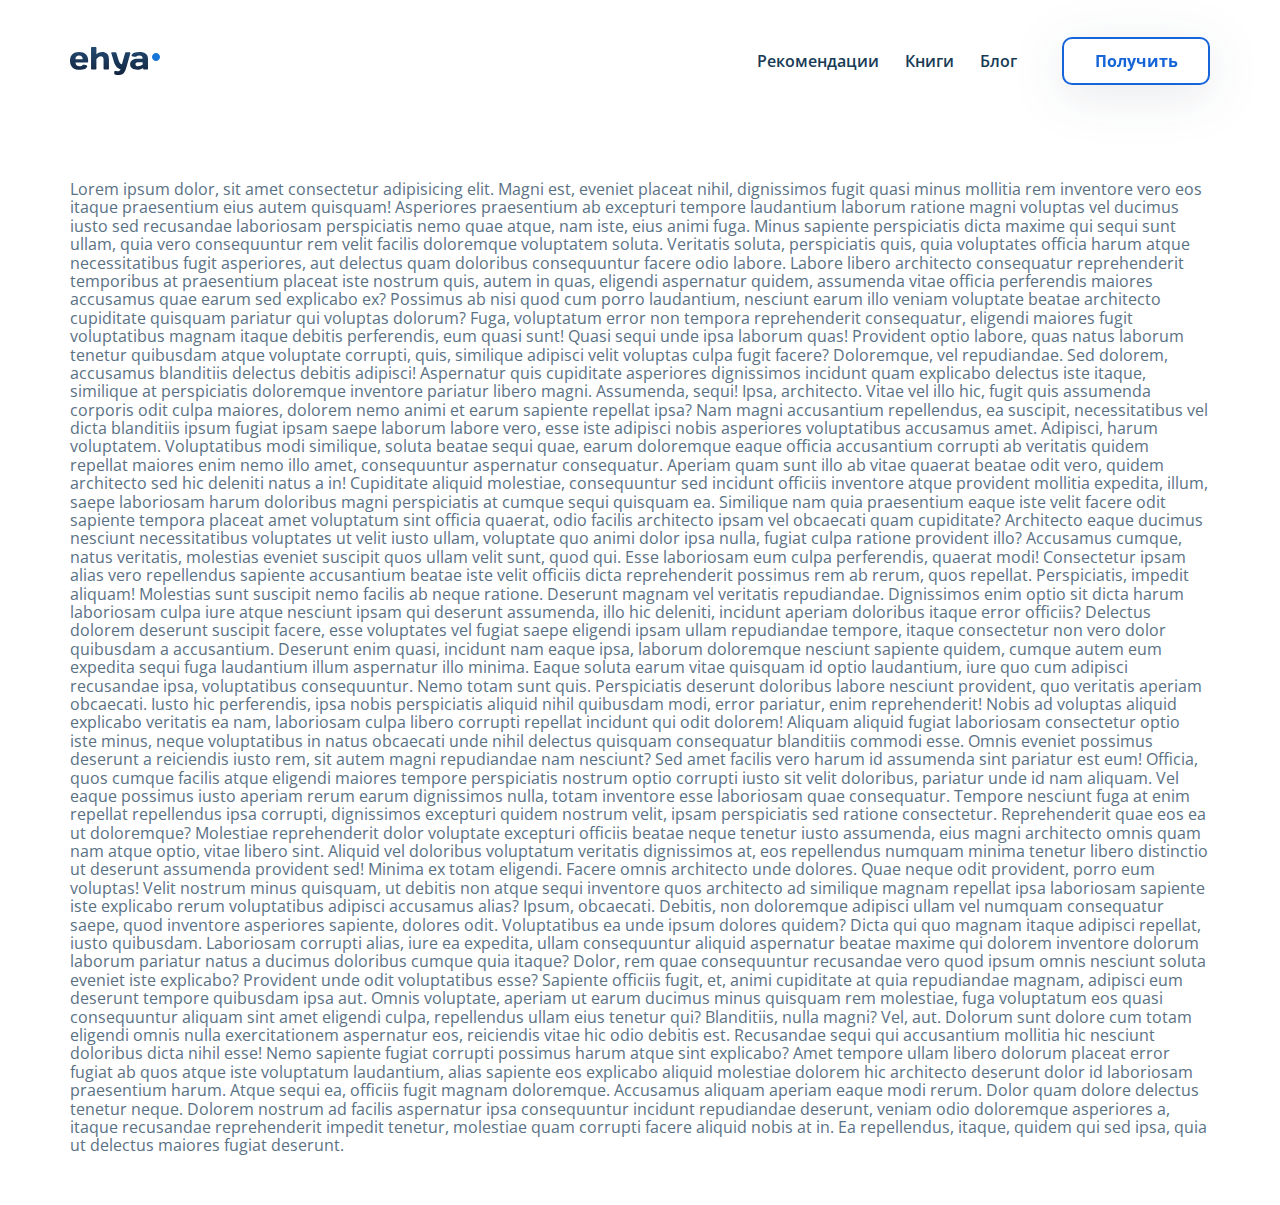
==== index.html @ 805a3648 "create: header section" ====
<!DOCTYPE html>
<html lang="ru">
  <head>
    <meta charset="UTF-8" />
    <meta http-equiv="X-UA-Compatible" content="IE=edge" />
    <meta name="viewport" content="width=device-width, initial-scale=1.0" />
    <title>Ehya - Bookstore</title>
    <!-- Фавикон -->
    <link rel="shortcut icon" href="favicon.ico" type="image/x-icon" />
    <link rel="icon" href="favicon.ico" type="image/x-icon" />
    <!-- /Фавикон -->
    <!-- Google Fonts -->
    <link rel="preconnect" href="https://fonts.googleapis.com" />
    <link rel="preconnect" href="https://fonts.gstatic.com" crossorigin />
    <link
      href="https://fonts.googleapis.com/css2?family=Open+Sans:wght@400;600;700&family=Roboto+Condensed:wght@700&family=Roboto:wght@500&display=swap"
      rel="stylesheet"
    />
    <!-- rel="preload" as="font" -->
    <!-- /Google Fonts -->
    <!-- Normalize -->
    <!-- <link rel="stylesheet" href="css/normalize.css" /> -->
    <!-- Swiperjs -->
    <!-- <link rel="stylesheet" href="css/swiper-bundle.min.css" /> -->
    <!-- Aos plugin -->
    <!-- <link rel="stylesheet" href="css/aos.css" /> -->
    <link rel="stylesheet" href="css/style.css" />
  </head>
  <body>
    <header class="navbar navbar--mobile--fixed">
      <div class="container">
        <div class="navbar-top">
          <a href="#" class="logo logo--hover">
            <img src="img/logo.svg" alt="Logo: Ehya" class="logo__image navbar__logo" />
          </a>
          <ul class="navbar-top-menu">
            <li class="navbar-top-menu__item">
              <a href="#" class="navbar-top-menu__link">Рекомендации</a>
            </li>
            <li class="navbar-top-menu__item ml-26">
              <a href="#" class="navbar-top-menu__link">Книги</a>
            </li>
            <li class="navbar-top-menu__item ml-26">
              <a href="#" class="navbar-top-menu__link">Блог</a>
            </li>
          </ul>
          <!-- /.navbar-top-menu -->
          <button class="button receive-button receive-button--mobile--hidden button--148-48" type="button">
            <div class="receive-wrapper">
              <a class="receive-link" href="#">Получить</a>
            </div>
          </button>
          <button class="menu-button navbar-top__menu-button">
            <span class="menu-button__line"></span>
            <span class="menu-button__line"></span>
            <span class="menu-button__line"></span>
          </button>
        </div>
        <!-- /.navbar-top -->
      </div>
      <!-- /.container -->
      <div class="navbar-bottom">
        <div class="container">
          <ul class="navbar-bottom-menu">
            <li class="navbar-bottom-menu__item">
              <button class="button receive-button receive-button--mobile--visible button--148-48" type="button">
                <div class="receive-wrapper">
                  <a class="receive-link" href="#">Получить</a>
                </div>
              </button>
            </li>
            <li class="navbar-bottom-menu__item">
              <a href="#" class="navbar-bottom-menu__link">Рекомендации</a>
            </li>
            <li class="navbar-bottom-menu__item">
              <a href="#" class="navbar-bottom-menu__link">Книги</a>
            </li>
            <li class="navbar-bottom-menu__item">
              <a href="#" class="navbar-bottom-menu__link">Блог</a>
            </li>
          </ul>
          <!-- /.navbar-bottom-menu -->
        </div>
        <!-- /.container -->
      </div>
      <!-- /.navbar-bottom -->
    </header>
    <section class="hero">
      <div class="container">
        <div class="hero-info">
          Lorem ipsum dolor, sit amet consectetur adipisicing elit. Magni est, eveniet placeat nihil, dignissimos fugit
          quasi minus mollitia rem inventore vero eos itaque praesentium eius autem quisquam! Asperiores praesentium ab
          excepturi tempore laudantium laborum ratione magni voluptas vel ducimus iusto sed recusandae laboriosam
          perspiciatis nemo quae atque, nam iste, eius animi fuga. Minus sapiente perspiciatis dicta maxime qui sequi
          sunt ullam, quia vero consequuntur rem velit facilis doloremque voluptatem soluta. Veritatis soluta,
          perspiciatis quis, quia voluptates officia harum atque necessitatibus fugit asperiores, aut delectus quam
          doloribus consequuntur facere odio labore. Labore libero architecto consequatur reprehenderit temporibus at
          praesentium placeat iste nostrum quis, autem in quas, eligendi aspernatur quidem, assumenda vitae officia
          perferendis maiores accusamus quae earum sed explicabo ex? Possimus ab nisi quod cum porro laudantium,
          nesciunt earum illo veniam voluptate beatae architecto cupiditate quisquam pariatur qui voluptas dolorum?
          Fuga, voluptatum error non tempora reprehenderit consequatur, eligendi maiores fugit voluptatibus magnam
          itaque debitis perferendis, eum quasi sunt! Quasi sequi unde ipsa laborum quas! Provident optio labore, quas
          natus laborum tenetur quibusdam atque voluptate corrupti, quis, similique adipisci velit voluptas culpa fugit
          facere? Doloremque, vel repudiandae. Sed dolorem, accusamus blanditiis delectus debitis adipisci! Aspernatur
          quis cupiditate asperiores dignissimos incidunt quam explicabo delectus iste itaque, similique at perspiciatis
          doloremque inventore pariatur libero magni. Assumenda, sequi! Ipsa, architecto. Vitae vel illo hic, fugit quis
          assumenda corporis odit culpa maiores, dolorem nemo animi et earum sapiente repellat ipsa? Nam magni
          accusantium repellendus, ea suscipit, necessitatibus vel dicta blanditiis ipsum fugiat ipsam saepe laborum
          labore vero, esse iste adipisci nobis asperiores voluptatibus accusamus amet. Adipisci, harum voluptatem.
          Voluptatibus modi similique, soluta beatae sequi quae, earum doloremque eaque officia accusantium corrupti ab
          veritatis quidem repellat maiores enim nemo illo amet, consequuntur aspernatur consequatur. Aperiam quam sunt
          illo ab vitae quaerat beatae odit vero, quidem architecto sed hic deleniti natus a in! Cupiditate aliquid
          molestiae, consequuntur sed incidunt officiis inventore atque provident mollitia expedita, illum, saepe
          laboriosam harum doloribus magni perspiciatis at cumque sequi quisquam ea. Similique nam quia praesentium
          eaque iste velit facere odit sapiente tempora placeat amet voluptatum sint officia quaerat, odio facilis
          architecto ipsam vel obcaecati quam cupiditate? Architecto eaque ducimus nesciunt necessitatibus voluptates ut
          velit iusto ullam, voluptate quo animi dolor ipsa nulla, fugiat culpa ratione provident illo? Accusamus
          cumque, natus veritatis, molestias eveniet suscipit quos ullam velit sunt, quod qui. Esse laboriosam eum culpa
          perferendis, quaerat modi! Consectetur ipsam alias vero repellendus sapiente accusantium beatae iste velit
          officiis dicta reprehenderit possimus rem ab rerum, quos repellat. Perspiciatis, impedit aliquam! Molestias
          sunt suscipit nemo facilis ab neque ratione. Deserunt magnam vel veritatis repudiandae. Dignissimos enim optio
          sit dicta harum laboriosam culpa iure atque nesciunt ipsam qui deserunt assumenda, illo hic deleniti, incidunt
          aperiam doloribus itaque error officiis? Delectus dolorem deserunt suscipit facere, esse voluptates vel fugiat
          saepe eligendi ipsam ullam repudiandae tempore, itaque consectetur non vero dolor quibusdam a accusantium.
          Deserunt enim quasi, incidunt nam eaque ipsa, laborum doloremque nesciunt sapiente quidem, cumque autem eum
          expedita sequi fuga laudantium illum aspernatur illo minima. Eaque soluta earum vitae quisquam id optio
          laudantium, iure quo cum adipisci recusandae ipsa, voluptatibus consequuntur. Nemo totam sunt quis.
          Perspiciatis deserunt doloribus labore nesciunt provident, quo veritatis aperiam obcaecati. Iusto hic
          perferendis, ipsa nobis perspiciatis aliquid nihil quibusdam modi, error pariatur, enim reprehenderit! Nobis
          ad voluptas aliquid explicabo veritatis ea nam, laboriosam culpa libero corrupti repellat incidunt qui odit
          dolorem! Aliquam aliquid fugiat laboriosam consectetur optio iste minus, neque voluptatibus in natus obcaecati
          unde nihil delectus quisquam consequatur blanditiis commodi esse. Omnis eveniet possimus deserunt a reiciendis
          iusto rem, sit autem magni repudiandae nam nesciunt? Sed amet facilis vero harum id assumenda sint pariatur
          est eum! Officia, quos cumque facilis atque eligendi maiores tempore perspiciatis nostrum optio corrupti iusto
          sit velit doloribus, pariatur unde id nam aliquam. Vel eaque possimus iusto aperiam rerum earum dignissimos
          nulla, totam inventore esse laboriosam quae consequatur. Tempore nesciunt fuga at enim repellat repellendus
          ipsa corrupti, dignissimos excepturi quidem nostrum velit, ipsam perspiciatis sed ratione consectetur.
          Reprehenderit quae eos ea ut doloremque? Molestiae reprehenderit dolor voluptate excepturi officiis beatae
          neque tenetur iusto assumenda, eius magni architecto omnis quam nam atque optio, vitae libero sint. Aliquid
          vel doloribus voluptatum veritatis dignissimos at, eos repellendus numquam minima tenetur libero distinctio ut
          deserunt assumenda provident sed! Minima ex totam eligendi. Facere omnis architecto unde dolores. Quae neque
          odit provident, porro eum voluptas! Velit nostrum minus quisquam, ut debitis non atque sequi inventore quos
          architecto ad similique magnam repellat ipsa laboriosam sapiente iste explicabo rerum voluptatibus adipisci
          accusamus alias? Ipsum, obcaecati. Debitis, non doloremque adipisci ullam vel numquam consequatur saepe, quod
          inventore asperiores sapiente, dolores odit. Voluptatibus ea unde ipsum dolores quidem? Dicta qui quo magnam
          itaque adipisci repellat, iusto quibusdam. Laboriosam corrupti alias, iure ea expedita, ullam consequuntur
          aliquid aspernatur beatae maxime qui dolorem inventore dolorum laborum pariatur natus a ducimus doloribus
          cumque quia itaque? Dolor, rem quae consequuntur recusandae vero quod ipsum omnis nesciunt soluta eveniet iste
          explicabo? Provident unde odit voluptatibus esse? Sapiente officiis fugit, et, animi cupiditate at quia
          repudiandae magnam, adipisci eum deserunt tempore quibusdam ipsa aut. Omnis voluptate, aperiam ut earum
          ducimus minus quisquam rem molestiae, fuga voluptatum eos quasi consequuntur aliquam sint amet eligendi culpa,
          repellendus ullam eius tenetur qui? Blanditiis, nulla magni? Vel, aut. Dolorum sunt dolore cum totam eligendi
          omnis nulla exercitationem aspernatur eos, reiciendis vitae hic odio debitis est. Recusandae sequi qui
          accusantium mollitia hic nesciunt doloribus dicta nihil esse! Nemo sapiente fugiat corrupti possimus harum
          atque sint explicabo? Amet tempore ullam libero dolorum placeat error fugiat ab quos atque iste voluptatum
          laudantium, alias sapiente eos explicabo aliquid molestiae dolorem hic architecto deserunt dolor id laboriosam
          praesentium harum. Atque sequi ea, officiis fugit magnam doloremque. Accusamus aliquam aperiam eaque modi
          rerum. Dolor quam dolore delectus tenetur neque. Dolorem nostrum ad facilis aspernatur ipsa consequuntur
          incidunt repudiandae deserunt, veniam odio doloremque asperiores a, itaque recusandae reprehenderit impedit
          tenetur, molestiae quam corrupti facere aliquid nobis at in. Ea repellendus, itaque, quidem qui sed ipsa, quia
          ut delectus maiores fugiat deserunt.
        </div>
        <!-- /.hero-info -->
        <div class="hero-book"></div>
        <!-- /.hero-book -->
      </div>
      <!-- /.container -->
    </section>
    <!-- /.hero -->
    <section class="unpublished">
      <div class="unpublished-wrapper"></div>
      <!-- /.unpublished-wrapper -->
    </section>
    <!-- /.unpublished -->
    <section class="publishers">
      <div class="publishers-wrapper"></div>
      <!-- /.publishers-wrapper -->
    </section>
    <!-- /.publishers -->

    <!-- jQuery (https://jquery.com/) -->
    <script src="js/jquery-3.6.0.min.js"></script>
    <!-- Слайдер Swiperjs (https://swiperjs.com/) -->
    <script src="js/swiper-bundle.min.js"></script>
    <!-- jQuery Validation plugin (https://jqueryvalidation.org/) -->
    <script src="js/jquery.validate.min.js"></script>
    <!-- jQuery Mask Plugin (https://igorescobar.github.io/jQuery-Mask-Plugin/) -->
    <script src="js/jquery.mask.min.js"></script>
    <!-- Aos plugin (https://michalsnik.github.io/aos/) -->
    <script src="js/aos.js"></script>
    <script src="js/main.js"></script>
  </body>
</html>
---- css/style.css ----
*{box-sizing:border-box}body{font-family:'Open Sans', sans-serif;background-color:#fff;color:#5A7184}.container{max-width:1140px;margin:auto}img{max-width:100%}.button{padding:18px;border-radius:4px;border:none;cursor:pointer;font-size:12px;font-weight:700;line-height:15px}.button--148-48{width:148px;height:48px}.logo{font-size:0}.logo--hover:hover{opacity:0.8}.hover-light:hover{color:#1565D8}.hover-primary:hover{color:#1565D8}.ml-26{margin-left:26px !important}/*! normalize.css v8.0.1 | MIT License | github.com/necolas/normalize.css */html{line-height:1.15;-webkit-text-size-adjust:100%}body{margin:0}main{display:block}h1{font-size:2em;margin:0.67em 0}hr{box-sizing:content-box;height:0;overflow:visible}pre{font-family:monospace, monospace;font-size:1em}a{background-color:transparent}abbr[title]{border-bottom:none;text-decoration:underline;text-decoration:underline dotted}b,strong{font-weight:bolder}code,kbd,samp{font-family:monospace, monospace;font-size:1em}small{font-size:80%}sub,sup{font-size:75%;line-height:0;position:relative;vertical-align:baseline}sub{bottom:-0.25em}sup{top:-0.5em}img{border-style:none}button,input,optgroup,select,textarea{font-family:inherit;font-size:100%;line-height:1.15;margin:0}button,input{overflow:visible}button,select{text-transform:none}button,[type="button"],[type="reset"],[type="submit"]{-webkit-appearance:button}button::-moz-focus-inner,[type="button"]::-moz-focus-inner,[type="reset"]::-moz-focus-inner,[type="submit"]::-moz-focus-inner{border-style:none;padding:0}button:-moz-focusring,[type="button"]:-moz-focusring,[type="reset"]:-moz-focusring,[type="submit"]:-moz-focusring{outline:1px dotted ButtonText}fieldset{padding:0.35em 0.75em 0.625em}legend{box-sizing:border-box;color:inherit;display:table;max-width:100%;padding:0;white-space:normal}progress{vertical-align:baseline}textarea{overflow:auto}[type="checkbox"],[type="radio"]{box-sizing:border-box;padding:0}[type="number"]::-webkit-inner-spin-button,[type="number"]::-webkit-outer-spin-button{height:auto}[type="search"]{-webkit-appearance:textfield;outline-offset:-2px}[type="search"]::-webkit-search-decoration{-webkit-appearance:none}::-webkit-file-upload-button{-webkit-appearance:button;font:inherit}details{display:block}summary{display:list-item}template{display:none}[hidden]{display:none}.navbar{background-color:#fff}.navbar-top{display:flex;align-items:center;justify-content:space-between;padding-top:37px;padding-bottom:26px}.navbar-top-menu{display:flex;align-items:center;justify-content:space-between;max-width:340px;margin:0 45px 0 auto;padding:0;list-style-type:none;color:#183B56}.navbar-top__menu-button{display:none}.navbar-top-menu__item,.navbar-bottom-menu__item{color:#183B56}.navbar-top-menu__item:hover,.navbar-bottom-menu__item:hover{color:#1565D8}.navbar-top-menu__link,.navbar-bottom-menu__link{color:inherit;text-decoration:none;font-size:16px;font-weight:600;line-height:22px}.navbar-bottom{display:none}.navbar-bottom-menu{list-style-type:none;margin:0;padding:30px 0;display:flex;align-items:center;justify-content:space-between;color:#183B56}.navbar__logo{width:90px;animation-name:navbar__logo;animation-duration:3s;animation-iteration-count:1;animation-timing-function:ease-in-out}@keyframes navbar__logo{0%{opacity:0}100%{opacity:1}}.receive-button{padding:0;border:2px solid #1565D8;border-radius:10px;overflow:hidden;background-color:#fff;color:#1565D8;font-size:16px;font-weight:700;line-height:22px;filter:drop-shadow(0 10px 25px rgba(21,37,72,0.1))}.receive-button:hover{background-color:#1565D8;color:#fff}.receive-link{display:table-cell;vertical-align:middle;text-decoration:none;color:inherit}.receive-wrapper{display:table;width:100%;height:100%}.hero{padding:69px 0 50px 0}@media (max-width: 1200px){.container{max-width:990px}body{background-color:#f0deb9}}@media (max-width: 992px){.container,.unpublished-wrapper,.publishers-wrapper{max-width:730px}body{background-color:#1ab9ac}.navbar-top-menu__item:hover,.navbar-bottom-menu__item:hover{color:#183B56}.logo__image{animation:none}.logo--hover:hover{opacity:1}.receive-button:hover{background-color:#fff;color:#1565D8}}@media (max-width: 768px){.container{max-width:606px;width:92%}body{padding-top:64px}.navbar-top{padding:20px 0 20px 0}.navbar-top-menu{display:none}.navbar--mobile--fixed{position:fixed;top:0;right:0;left:0;z-index:99}.navbar-bottom{position:fixed;top:64px;right:0;bottom:0;left:0;padding-top:31px;max-height:100%;overflow:auto;background-color:#fff}.navbar-bottom--visible{display:block}.navbar-bottom-menu{flex-direction:column}.navbar-bottom-menu__item{margin-bottom:20px}.navbar__logo{width:77px}.receive-button--mobile--hidden{display:none}.receive-button--mobile--visible{display:block}.menu-button{display:flex;width:22px;height:22px;padding:0;justify-content:space-between;align-items:center;flex-direction:column;border:none;background-color:#fff;cursor:pointer}.menu-button__line{width:22px;height:2px;background-color:#3A4C66}body{background-color:#92cf76}}@media (max-width: 576px){.container{max-width:432px;width:92%}body{background-color:#2e71c9}}@media (max-width: 320px){.container{max-width:280px;width:92%}body{background-color:#6a9755}}
/*# sourceMappingURL=style.css.map */
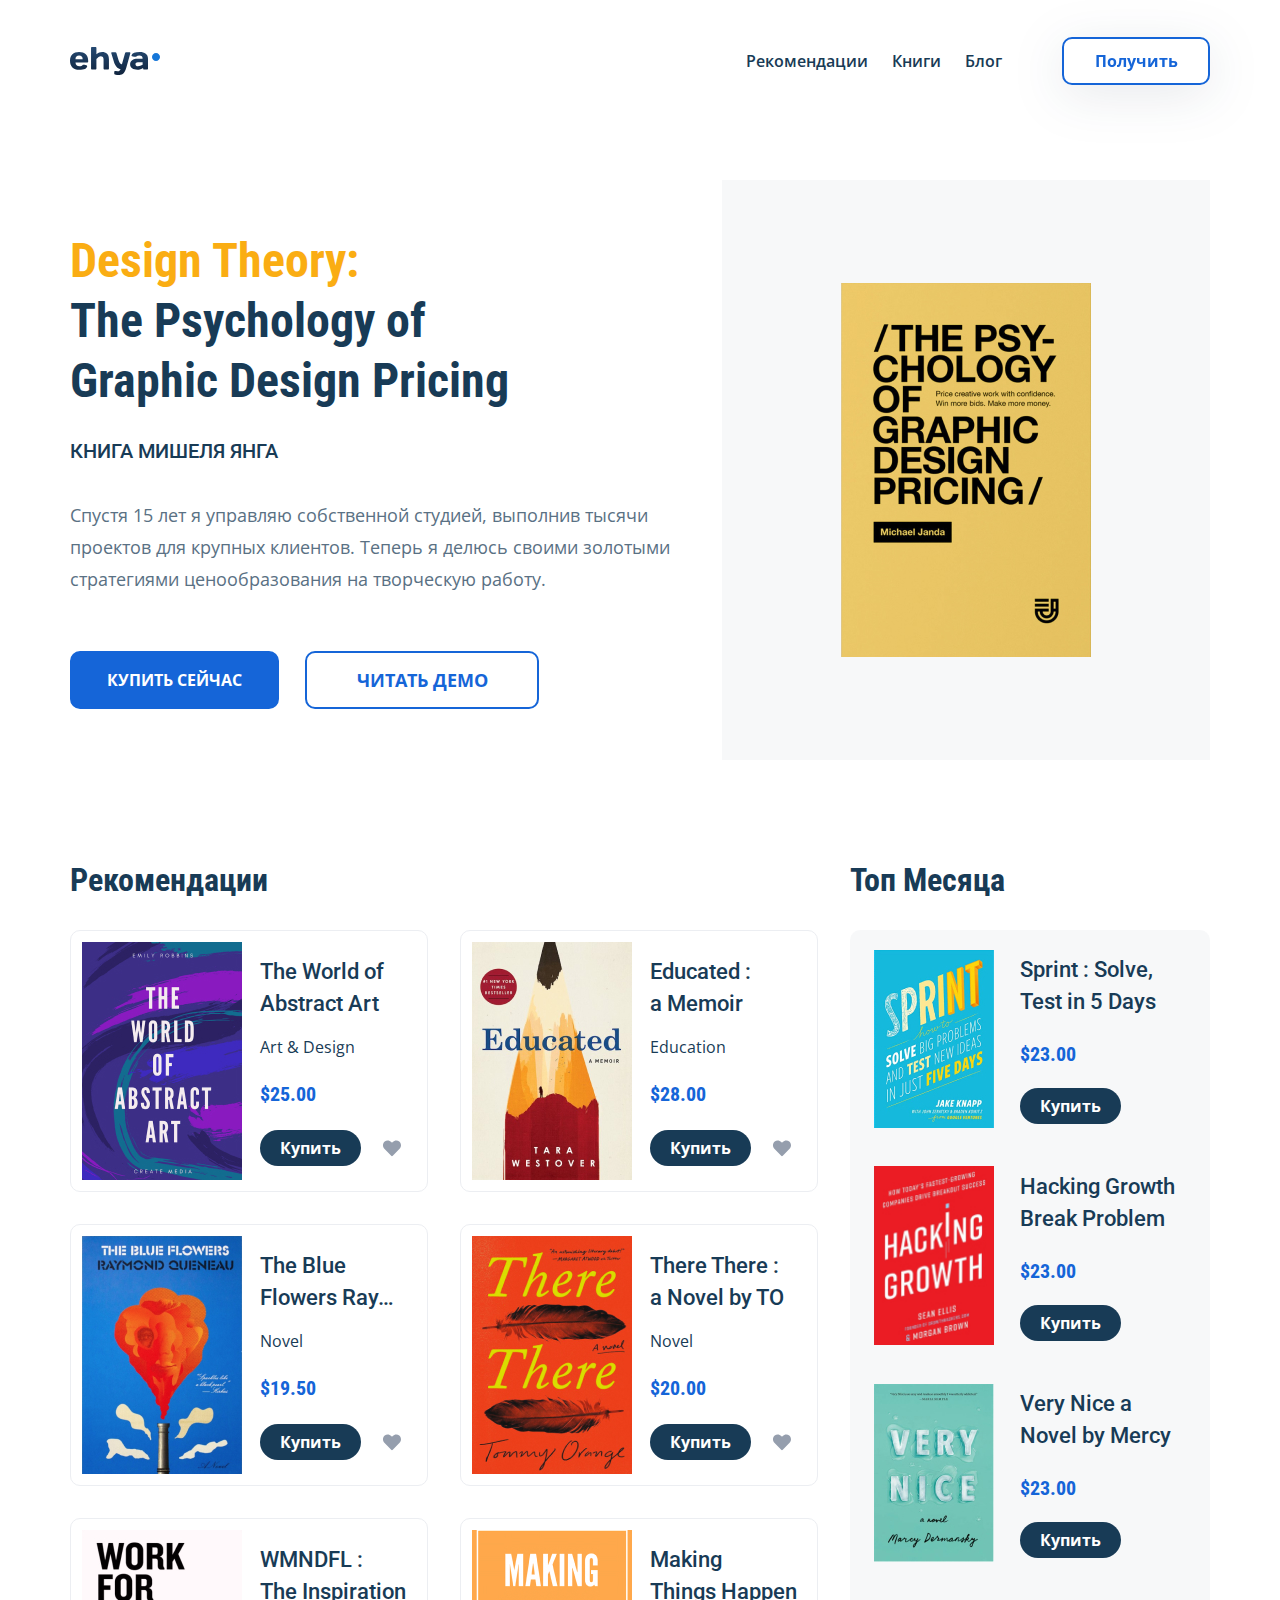
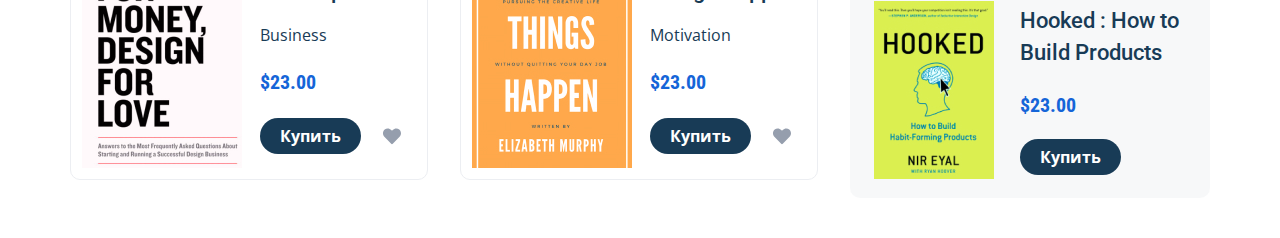
==== commit 9c29c086: "create: hero section" ====
--- a/index.html
+++ b/index.html
@@ -31,26 +31,29 @@
       <div class="container">
         <div class="navbar-top">
           <a href="#" class="logo logo--hover">
-            <img src="img/logo.svg" alt="Logo: Ehya" class="logo__image navbar__logo" />
+            <img class="logo__image navbar__logo" src="img/logo.svg" alt="Логотип: Ehya" />
           </a>
           <ul class="navbar-top-menu">
             <li class="navbar-top-menu__item">
               <a href="#" class="navbar-top-menu__link">Рекомендации</a>
             </li>
-            <li class="navbar-top-menu__item ml-26">
+            <li class="navbar-top-menu__item ml-24">
               <a href="#" class="navbar-top-menu__link">Книги</a>
             </li>
-            <li class="navbar-top-menu__item ml-26">
+            <li class="navbar-top-menu__item ml-24">
               <a href="#" class="navbar-top-menu__link">Блог</a>
             </li>
           </ul>
           <!-- /.navbar-top-menu -->
-          <button class="button receive-button receive-button--mobile--hidden button--148-48" type="button">
-            <div class="receive-wrapper">
-              <a class="receive-link" href="#">Получить</a>
-            </div>
+          <button
+            data-toggle="modal"
+            data-href="#bookstore-modal"
+            class="button navbar__button navbar__button--mobile--hidden"
+            type="button"
+          >
+            Получить
           </button>
-          <button class="menu-button navbar-top__menu-button">
+          <button class="menu-button navbar-top__menu-button" type="button">
             <span class="menu-button__line"></span>
             <span class="menu-button__line"></span>
             <span class="menu-button__line"></span>
@@ -63,10 +66,13 @@
         <div class="container">
           <ul class="navbar-bottom-menu">
             <li class="navbar-bottom-menu__item">
-              <button class="button receive-button receive-button--mobile--visible button--148-48" type="button">
-                <div class="receive-wrapper">
-                  <a class="receive-link" href="#">Получить</a>
-                </div>
+              <button
+                data-toggle="modal"
+                data-href="#bookstore-modal"
+                class="button navbar__button navbar__button--mobile--visible"
+                type="button"
+              >
+                Получить
               </button>
             </li>
             <li class="navbar-bottom-menu__item">
@@ -87,86 +93,226 @@
     </header>
     <section class="hero">
       <div class="container">
-        <div class="hero-info">
-          Lorem ipsum dolor, sit amet consectetur adipisicing elit. Magni est, eveniet placeat nihil, dignissimos fugit
-          quasi minus mollitia rem inventore vero eos itaque praesentium eius autem quisquam! Asperiores praesentium ab
-          excepturi tempore laudantium laborum ratione magni voluptas vel ducimus iusto sed recusandae laboriosam
-          perspiciatis nemo quae atque, nam iste, eius animi fuga. Minus sapiente perspiciatis dicta maxime qui sequi
-          sunt ullam, quia vero consequuntur rem velit facilis doloremque voluptatem soluta. Veritatis soluta,
-          perspiciatis quis, quia voluptates officia harum atque necessitatibus fugit asperiores, aut delectus quam
-          doloribus consequuntur facere odio labore. Labore libero architecto consequatur reprehenderit temporibus at
-          praesentium placeat iste nostrum quis, autem in quas, eligendi aspernatur quidem, assumenda vitae officia
-          perferendis maiores accusamus quae earum sed explicabo ex? Possimus ab nisi quod cum porro laudantium,
-          nesciunt earum illo veniam voluptate beatae architecto cupiditate quisquam pariatur qui voluptas dolorum?
-          Fuga, voluptatum error non tempora reprehenderit consequatur, eligendi maiores fugit voluptatibus magnam
-          itaque debitis perferendis, eum quasi sunt! Quasi sequi unde ipsa laborum quas! Provident optio labore, quas
-          natus laborum tenetur quibusdam atque voluptate corrupti, quis, similique adipisci velit voluptas culpa fugit
-          facere? Doloremque, vel repudiandae. Sed dolorem, accusamus blanditiis delectus debitis adipisci! Aspernatur
-          quis cupiditate asperiores dignissimos incidunt quam explicabo delectus iste itaque, similique at perspiciatis
-          doloremque inventore pariatur libero magni. Assumenda, sequi! Ipsa, architecto. Vitae vel illo hic, fugit quis
-          assumenda corporis odit culpa maiores, dolorem nemo animi et earum sapiente repellat ipsa? Nam magni
-          accusantium repellendus, ea suscipit, necessitatibus vel dicta blanditiis ipsum fugiat ipsam saepe laborum
-          labore vero, esse iste adipisci nobis asperiores voluptatibus accusamus amet. Adipisci, harum voluptatem.
-          Voluptatibus modi similique, soluta beatae sequi quae, earum doloremque eaque officia accusantium corrupti ab
-          veritatis quidem repellat maiores enim nemo illo amet, consequuntur aspernatur consequatur. Aperiam quam sunt
-          illo ab vitae quaerat beatae odit vero, quidem architecto sed hic deleniti natus a in! Cupiditate aliquid
-          molestiae, consequuntur sed incidunt officiis inventore atque provident mollitia expedita, illum, saepe
-          laboriosam harum doloribus magni perspiciatis at cumque sequi quisquam ea. Similique nam quia praesentium
-          eaque iste velit facere odit sapiente tempora placeat amet voluptatum sint officia quaerat, odio facilis
-          architecto ipsam vel obcaecati quam cupiditate? Architecto eaque ducimus nesciunt necessitatibus voluptates ut
-          velit iusto ullam, voluptate quo animi dolor ipsa nulla, fugiat culpa ratione provident illo? Accusamus
-          cumque, natus veritatis, molestias eveniet suscipit quos ullam velit sunt, quod qui. Esse laboriosam eum culpa
-          perferendis, quaerat modi! Consectetur ipsam alias vero repellendus sapiente accusantium beatae iste velit
-          officiis dicta reprehenderit possimus rem ab rerum, quos repellat. Perspiciatis, impedit aliquam! Molestias
-          sunt suscipit nemo facilis ab neque ratione. Deserunt magnam vel veritatis repudiandae. Dignissimos enim optio
-          sit dicta harum laboriosam culpa iure atque nesciunt ipsam qui deserunt assumenda, illo hic deleniti, incidunt
-          aperiam doloribus itaque error officiis? Delectus dolorem deserunt suscipit facere, esse voluptates vel fugiat
-          saepe eligendi ipsam ullam repudiandae tempore, itaque consectetur non vero dolor quibusdam a accusantium.
-          Deserunt enim quasi, incidunt nam eaque ipsa, laborum doloremque nesciunt sapiente quidem, cumque autem eum
-          expedita sequi fuga laudantium illum aspernatur illo minima. Eaque soluta earum vitae quisquam id optio
-          laudantium, iure quo cum adipisci recusandae ipsa, voluptatibus consequuntur. Nemo totam sunt quis.
-          Perspiciatis deserunt doloribus labore nesciunt provident, quo veritatis aperiam obcaecati. Iusto hic
-          perferendis, ipsa nobis perspiciatis aliquid nihil quibusdam modi, error pariatur, enim reprehenderit! Nobis
-          ad voluptas aliquid explicabo veritatis ea nam, laboriosam culpa libero corrupti repellat incidunt qui odit
-          dolorem! Aliquam aliquid fugiat laboriosam consectetur optio iste minus, neque voluptatibus in natus obcaecati
-          unde nihil delectus quisquam consequatur blanditiis commodi esse. Omnis eveniet possimus deserunt a reiciendis
-          iusto rem, sit autem magni repudiandae nam nesciunt? Sed amet facilis vero harum id assumenda sint pariatur
-          est eum! Officia, quos cumque facilis atque eligendi maiores tempore perspiciatis nostrum optio corrupti iusto
-          sit velit doloribus, pariatur unde id nam aliquam. Vel eaque possimus iusto aperiam rerum earum dignissimos
-          nulla, totam inventore esse laboriosam quae consequatur. Tempore nesciunt fuga at enim repellat repellendus
-          ipsa corrupti, dignissimos excepturi quidem nostrum velit, ipsam perspiciatis sed ratione consectetur.
-          Reprehenderit quae eos ea ut doloremque? Molestiae reprehenderit dolor voluptate excepturi officiis beatae
-          neque tenetur iusto assumenda, eius magni architecto omnis quam nam atque optio, vitae libero sint. Aliquid
-          vel doloribus voluptatum veritatis dignissimos at, eos repellendus numquam minima tenetur libero distinctio ut
-          deserunt assumenda provident sed! Minima ex totam eligendi. Facere omnis architecto unde dolores. Quae neque
-          odit provident, porro eum voluptas! Velit nostrum minus quisquam, ut debitis non atque sequi inventore quos
-          architecto ad similique magnam repellat ipsa laboriosam sapiente iste explicabo rerum voluptatibus adipisci
-          accusamus alias? Ipsum, obcaecati. Debitis, non doloremque adipisci ullam vel numquam consequatur saepe, quod
-          inventore asperiores sapiente, dolores odit. Voluptatibus ea unde ipsum dolores quidem? Dicta qui quo magnam
-          itaque adipisci repellat, iusto quibusdam. Laboriosam corrupti alias, iure ea expedita, ullam consequuntur
-          aliquid aspernatur beatae maxime qui dolorem inventore dolorum laborum pariatur natus a ducimus doloribus
-          cumque quia itaque? Dolor, rem quae consequuntur recusandae vero quod ipsum omnis nesciunt soluta eveniet iste
-          explicabo? Provident unde odit voluptatibus esse? Sapiente officiis fugit, et, animi cupiditate at quia
-          repudiandae magnam, adipisci eum deserunt tempore quibusdam ipsa aut. Omnis voluptate, aperiam ut earum
-          ducimus minus quisquam rem molestiae, fuga voluptatum eos quasi consequuntur aliquam sint amet eligendi culpa,
-          repellendus ullam eius tenetur qui? Blanditiis, nulla magni? Vel, aut. Dolorum sunt dolore cum totam eligendi
-          omnis nulla exercitationem aspernatur eos, reiciendis vitae hic odio debitis est. Recusandae sequi qui
-          accusantium mollitia hic nesciunt doloribus dicta nihil esse! Nemo sapiente fugiat corrupti possimus harum
-          atque sint explicabo? Amet tempore ullam libero dolorum placeat error fugiat ab quos atque iste voluptatum
-          laudantium, alias sapiente eos explicabo aliquid molestiae dolorem hic architecto deserunt dolor id laboriosam
-          praesentium harum. Atque sequi ea, officiis fugit magnam doloremque. Accusamus aliquam aperiam eaque modi
-          rerum. Dolor quam dolore delectus tenetur neque. Dolorem nostrum ad facilis aspernatur ipsa consequuntur
-          incidunt repudiandae deserunt, veniam odio doloremque asperiores a, itaque recusandae reprehenderit impedit
-          tenetur, molestiae quam corrupti facere aliquid nobis at in. Ea repellendus, itaque, quidem qui sed ipsa, quia
-          ut delectus maiores fugiat deserunt.
+        <div class="hero-wrapper">
+          <div class="hero-info">
+            <h2 class="hero-title hero__title">
+              <span class="hero-title__strong">Design Theory:</span><br />
+              The Psychology of <br />Graphic Design Pricing
+            </h2>
+            <h3 class="hero-subtitle hero__subtitle">КНИГА МИШЕЛЯ ЯНГА</h3>
+            <div class="hero-text hero__text">
+              Спустя 15 лет я управляю собственной студией, выполнив тысячи проектов для крупных клиентов. Теперь я
+              делюсь своими золотыми стратегиями ценообразования на творческую работу.
+            </div>
+            <div class="hero__button-wrapper">
+              <button data-toggle="modal" data-href="#bookstore-modal" class="button hero__button" type="button">
+                КУПИТЬ СЕЙЧАС
+              </button>
+              <div class="button navigation-button ml-26">
+                <div class="navigation-wrapper">
+                  <a class="navigation-link" href="#">ЧИТАТЬ ДЕМО</a>
+                </div>
+              </div>
+            </div>
+            <!-- /.hero__button-wrapper -->
+          </div>
+          <!-- /.hero-info -->
+          <div class="hero-book hero__book">
+            <div class="hero-book-wrapper">
+              <img class="hero-book__img" src="img/book-hero.jpg" alt="Книга Мишеля Янга" />
+            </div>
+            <!-- /.hero-book-wrapper -->
+          </div>
+          <!-- /.hero-book -->
         </div>
-        <!-- /.hero-info -->
-        <div class="hero-book"></div>
-        <!-- /.hero-book -->
+        <!-- /.hero-wrapper -->
       </div>
       <!-- /.container -->
     </section>
     <!-- /.hero -->
+    <section class="grid">
+      <div class="container">
+        <div class="grid-wrapper">
+          <div class="recommendations">
+            <h2 class="recommendations__title grid__title">Рекомендации</h2>
+            <div class="recommendations-wrapper">
+              <div
+                class="card grid__card recommendations__card recommendations__card-1"
+                data-aos="zoom-out-up"
+                data-aos-delay="200"
+                data-aos-duration="2000"
+              >
+                <img
+                  class="card__image recommendations__image"
+                  src="img/bitmap-1.jpg"
+                  alt="The World of Abstract Art"
+                />
+                <div class="card__info recommendations__info">
+                  <h3 class="card__title">The World of <br />Abstract Art</h3>
+                  <div class="card__genre">Art & Design</div>
+                  <div class="card__price">$25.00</div>
+                  <div class="card__buy">
+                    <button data-toggle="modal" data-href="#bookstore-modal" class="button card__button">Купить</button>
+                    <img class="card__like" src="img/heart.svg" alt="Иконка: лайк" />
+                  </div>
+                </div>
+              </div>
+              <!-- /.card -->
+              <div
+                class="card grid__card recommendations__card recommendations__card-2"
+                data-aos="zoom-out-up"
+                data-aos-delay="200"
+                data-aos-duration="2000"
+              >
+                <img class="card__image recommendations__image" src="img/bitmap-2.jpg" alt="Educated : a Memoir" />
+                <div class="card__info recommendations__info">
+                  <h3 class="card__title">Educated : <br />a Memoir</h3>
+                  <div class="card__genre">Education</div>
+                  <div class="card__price">$28.00</div>
+                  <div class="card__buy">
+                    <button data-toggle="modal" data-href="#bookstore-modal" class="button card__button">Купить</button>
+                    <img class="card__like" src="img/heart.svg" alt="Иконка: лайк" />
+                  </div>
+                </div>
+              </div>
+              <!-- /.card -->
+              <div
+                class="card grid__card recommendations__card recommendations__card-3"
+                data-aos="zoom-out-up"
+                data-aos-delay="200"
+                data-aos-duration="2000"
+              >
+                <img class="card__image recommendations__image" src="img/bitmap-3.jpg" alt="The Blue Flowers Ray…" />
+                <div class="card__info recommendations__info">
+                  <h3 class="card__title">The Blue <br />Flowers Ray…</h3>
+                  <div class="card__genre">Novel</div>
+                  <div class="card__price">$19.50</div>
+                  <div class="card__buy">
+                    <button data-toggle="modal" data-href="#bookstore-modal" class="button card__button">Купить</button>
+                    <img class="card__like" src="img/heart.svg" alt="Иконка: лайк" />
+                  </div>
+                </div>
+              </div>
+              <!-- /.card -->
+              <div
+                class="card grid__card recommendations__card recommendations__card-4"
+                data-aos="zoom-out-up"
+                data-aos-delay="200"
+                data-aos-duration="2000"
+              >
+                <img
+                  class="card__image recommendations__image"
+                  src="img/bitmap-4.jpg"
+                  alt="There There : a Novel by TO"
+                />
+                <div class="card__info recommendations__info">
+                  <h3 class="card__title">There There : <br />a Novel by TO</h3>
+                  <div class="card__genre">Novel</div>
+                  <div class="card__price">$20.00</div>
+                  <div class="card__buy">
+                    <button data-toggle="modal" data-href="#bookstore-modal" class="button card__button">Купить</button>
+                    <img class="card__like" src="img/heart.svg" alt="Иконка: лайк" />
+                  </div>
+                </div>
+              </div>
+              <!-- /.card -->
+              <div
+                class="card grid__card recommendations__card recommendations__card-5"
+                data-aos="zoom-out-up"
+                data-aos-delay="200"
+                data-aos-duration="2000"
+              >
+                <img class="card__image recommendations__image" src="img/bitmap-5.jpg" alt="WMNDFL : The Inspiration" />
+                <div class="card__info recommendations__info">
+                  <h3 class="card__title">WMNDFL : <br />The Inspiration</h3>
+                  <div class="card__genre">Business</div>
+                  <div class="card__price">$23.00</div>
+                  <div class="card__buy">
+                    <button data-toggle="modal" data-href="#bookstore-modal" class="button card__button">Купить</button>
+                    <img class="card__like" src="img/heart.svg" alt="Иконка: лайк" />
+                  </div>
+                </div>
+              </div>
+              <!-- /.card -->
+              <div
+                class="card grid__card recommendations__card recommendations__card-6"
+                data-aos="zoom-out-up"
+                data-aos-delay="200"
+                data-aos-duration="2000"
+              >
+                <img class="card__image recommendations__image" src="img/bitmap-6.jpg" alt="Making Things Happen" />
+                <div class="card__info recommendations__info">
+                  <h3 class="card__title">Making <br />Things Happen</h3>
+                  <div class="card__genre">Motivation</div>
+                  <div class="card__price">$23.00</div>
+                  <div class="card__buy">
+                    <button data-toggle="modal" data-href="#bookstore-modal" class="button card__button">Купить</button>
+                    <img class="card__like" src="img/heart.svg" alt="Иконка: лайк" />
+                  </div>
+                </div>
+              </div>
+              <!-- /.card -->
+            </div>
+            <!-- /.recommendations-wrapper -->
+          </div>
+          <!-- /.recommendations -->
+          <div class="top">
+            <h2 class="top__title grid__title">Топ Месяца</h2>
+            <div class="top-wrapper">
+              <div class="card grid__card top__card top__card-1">
+                <img class="card__image top__image" src="img/bitmap-7.jpg" alt="Sprint : Solve, Test in 5 Days" />
+                <div class="card__info top__info">
+                  <h3 class="card__title">Sprint : Solve, <br />Test in 5 Days</h3>
+                  <div class="card__price">$23.00</div>
+                  <button data-toggle="modal" data-href="#bookstore-modal" class="button card__button top__button">
+                    Купить
+                  </button>
+                </div>
+              </div>
+              <!-- /.card -->
+              <div class="card grid__card top__card top__card-2">
+                <img class="card__image top__image" src="img/bitmap-8.jpg" alt="Hacking Growth Break Problem" />
+                <div class="card__info top__info">
+                  <h3 class="card__title">Hacking Growth <br />Break Problem</h3>
+                  <div class="card__price">$23.00</div>
+                  <button data-toggle="modal" data-href="#bookstore-modal" class="button card__button top__button">
+                    Купить
+                  </button>
+                </div>
+              </div>
+              <!-- /.card -->
+              <div class="card grid__card top__card top__card-3">
+                <img class="card__image top__image" src="img/bitmap-9.jpg" alt="Very Nice a Novel by Mercy" />
+                <div class="card__info top__info">
+                  <h3 class="card__title">Very Nice a <br />Novel by Mercy</h3>
+                  <div class="card__price">$23.00</div>
+                  <button data-toggle="modal" data-href="#bookstore-modal" class="button card__button top__button">
+                    Купить
+                  </button>
+                </div>
+              </div>
+              <!-- /.card -->
+              <div class="card grid__card top__card top__card-4">
+                <img class="card__image top__image" src="img/bitmap-10.jpg" alt="Hooked : How to Build Products" />
+                <div class="card__info top__info">
+                  <h3 class="card__title">Hooked : How to <br />Build Products</h3>
+                  <div class="card__price">$23.00</div>
+                  <button data-toggle="modal" data-href="#bookstore-modal" class="button card__button top__button">
+                    Купить
+                  </button>
+                </div>
+              </div>
+              <!-- /.card -->
+            </div>
+            <!-- /.top-wrapper -->
+          </div>
+          <!-- /.top -->
+        </div>
+        <!-- /.grid-wrapper -->
+      </div>
+      <!-- /.container -->
+    </section>
+    <!-- /.grid -->
     <section class="unpublished">
       <div class="unpublished-wrapper"></div>
       <!-- /.unpublished-wrapper -->
@@ -177,6 +323,37 @@
       <!-- /.publishers-wrapper -->
     </section>
     <!-- /.publishers -->
+    <footer></footer>
+    <div class="modal" id="bookstore-modal">
+      <div class="modal__overlay"></div>
+      <!-- /.modal__overlay -->
+      <div class="modal__dialog">
+        <a href="#" class="modal__close">
+          <img src="img/close.svg" alt="Иконка: закрыть" />
+        </a>
+        <h3 class="modal__title">Обратная связь</h3>
+        <form action="send.php" method="POST" class="form modal__form">
+          <input type="text" class="input modal__input" placeholder="Ваше имя*" name="name" required minlength="2" />
+          <input
+            type="tel"
+            class="input modal__input phone-rus"
+            placeholder="Номер телефона*"
+            name="phone"
+            required
+            minlength="16"
+            data-mask="+7(999)999-99-99"
+            data-mask-clearifnotmatch="true"
+            data-mask-selectonfocus="true"
+          />
+          <input type="email" class="input modal__input" placeholder="Электронная почта*" name="email" required />
+          <textarea class="textarea message modal__message" placeholder="Сообщение" name="message"></textarea>
+          <button class="button button--160-50 modal__button" type="submit">Отправить</button>
+          <span class="modal__info">* Обязательно</span>
+        </form>
+      </div>
+      <!-- /.modal__dialog -->
+    </div>
+    <!-- /.modal -->
 
     <!-- jQuery (https://jquery.com/) -->
     <script src="js/jquery-3.6.0.min.js"></script>
--- a/css/style.css
+++ b/css/style.css
@@ -1,2 +1,2 @@
-*{box-sizing:border-box}body{font-family:'Open Sans', sans-serif;background-color:#fff;color:#5A7184}.container{max-width:1140px;margin:auto}img{max-width:100%}.button{padding:18px;border-radius:4px;border:none;cursor:pointer;font-size:12px;font-weight:700;line-height:15px}.button--148-48{width:148px;height:48px}.logo{font-size:0}.logo--hover:hover{opacity:0.8}.hover-light:hover{color:#1565D8}.hover-primary:hover{color:#1565D8}.ml-26{margin-left:26px !important}/*! normalize.css v8.0.1 | MIT License | github.com/necolas/normalize.css */html{line-height:1.15;-webkit-text-size-adjust:100%}body{margin:0}main{display:block}h1{font-size:2em;margin:0.67em 0}hr{box-sizing:content-box;height:0;overflow:visible}pre{font-family:monospace, monospace;font-size:1em}a{background-color:transparent}abbr[title]{border-bottom:none;text-decoration:underline;text-decoration:underline dotted}b,strong{font-weight:bolder}code,kbd,samp{font-family:monospace, monospace;font-size:1em}small{font-size:80%}sub,sup{font-size:75%;line-height:0;position:relative;vertical-align:baseline}sub{bottom:-0.25em}sup{top:-0.5em}img{border-style:none}button,input,optgroup,select,textarea{font-family:inherit;font-size:100%;line-height:1.15;margin:0}button,input{overflow:visible}button,select{text-transform:none}button,[type="button"],[type="reset"],[type="submit"]{-webkit-appearance:button}button::-moz-focus-inner,[type="button"]::-moz-focus-inner,[type="reset"]::-moz-focus-inner,[type="submit"]::-moz-focus-inner{border-style:none;padding:0}button:-moz-focusring,[type="button"]:-moz-focusring,[type="reset"]:-moz-focusring,[type="submit"]:-moz-focusring{outline:1px dotted ButtonText}fieldset{padding:0.35em 0.75em 0.625em}legend{box-sizing:border-box;color:inherit;display:table;max-width:100%;padding:0;white-space:normal}progress{vertical-align:baseline}textarea{overflow:auto}[type="checkbox"],[type="radio"]{box-sizing:border-box;padding:0}[type="number"]::-webkit-inner-spin-button,[type="number"]::-webkit-outer-spin-button{height:auto}[type="search"]{-webkit-appearance:textfield;outline-offset:-2px}[type="search"]::-webkit-search-decoration{-webkit-appearance:none}::-webkit-file-upload-button{-webkit-appearance:button;font:inherit}details{display:block}summary{display:list-item}template{display:none}[hidden]{display:none}.navbar{background-color:#fff}.navbar-top{display:flex;align-items:center;justify-content:space-between;padding-top:37px;padding-bottom:26px}.navbar-top-menu{display:flex;align-items:center;justify-content:space-between;max-width:340px;margin:0 45px 0 auto;padding:0;list-style-type:none;color:#183B56}.navbar-top__menu-button{display:none}.navbar-top-menu__item,.navbar-bottom-menu__item{color:#183B56}.navbar-top-menu__item:hover,.navbar-bottom-menu__item:hover{color:#1565D8}.navbar-top-menu__link,.navbar-bottom-menu__link{color:inherit;text-decoration:none;font-size:16px;font-weight:600;line-height:22px}.navbar-bottom{display:none}.navbar-bottom-menu{list-style-type:none;margin:0;padding:30px 0;display:flex;align-items:center;justify-content:space-between;color:#183B56}.navbar__logo{width:90px;animation-name:navbar__logo;animation-duration:3s;animation-iteration-count:1;animation-timing-function:ease-in-out}@keyframes navbar__logo{0%{opacity:0}100%{opacity:1}}.receive-button{padding:0;border:2px solid #1565D8;border-radius:10px;overflow:hidden;background-color:#fff;color:#1565D8;font-size:16px;font-weight:700;line-height:22px;filter:drop-shadow(0 10px 25px rgba(21,37,72,0.1))}.receive-button:hover{background-color:#1565D8;color:#fff}.receive-link{display:table-cell;vertical-align:middle;text-decoration:none;color:inherit}.receive-wrapper{display:table;width:100%;height:100%}.hero{padding:69px 0 50px 0}@media (max-width: 1200px){.container{max-width:990px}body{background-color:#f0deb9}}@media (max-width: 992px){.container,.unpublished-wrapper,.publishers-wrapper{max-width:730px}body{background-color:#1ab9ac}.navbar-top-menu__item:hover,.navbar-bottom-menu__item:hover{color:#183B56}.logo__image{animation:none}.logo--hover:hover{opacity:1}.receive-button:hover{background-color:#fff;color:#1565D8}}@media (max-width: 768px){.container{max-width:606px;width:92%}body{padding-top:64px}.navbar-top{padding:20px 0 20px 0}.navbar-top-menu{display:none}.navbar--mobile--fixed{position:fixed;top:0;right:0;left:0;z-index:99}.navbar-bottom{position:fixed;top:64px;right:0;bottom:0;left:0;padding-top:31px;max-height:100%;overflow:auto;background-color:#fff}.navbar-bottom--visible{display:block}.navbar-bottom-menu{flex-direction:column}.navbar-bottom-menu__item{margin-bottom:20px}.navbar__logo{width:77px}.receive-button--mobile--hidden{display:none}.receive-button--mobile--visible{display:block}.menu-button{display:flex;width:22px;height:22px;padding:0;justify-content:space-between;align-items:center;flex-direction:column;border:none;background-color:#fff;cursor:pointer}.menu-button__line{width:22px;height:2px;background-color:#3A4C66}body{background-color:#92cf76}}@media (max-width: 576px){.container{max-width:432px;width:92%}body{background-color:#2e71c9}}@media (max-width: 320px){.container{max-width:280px;width:92%}body{background-color:#6a9755}}
+*{box-sizing:border-box}body{font-family:'Open Sans', sans-serif;background-color:#fff;color:#5A7184}.container{max-width:1140px;margin:auto}img{max-width:100%}.button{border:none;border-radius:10px;overflow:hidden;cursor:pointer}.input{outline-style:none}.textarea{outline-style:none}.message{resize:none}.logo{font-size:0}.logo--hover:hover{opacity:0.8}.hover-light:hover{color:#1565D8}.hover-primary:hover{color:#1565D8}.ml-24{margin-left:24px !important}.ml-26{margin-left:26px !important}/*! normalize.css v8.0.1 | MIT License | github.com/necolas/normalize.css */html{line-height:1.15;-webkit-text-size-adjust:100%}body{margin:0}main{display:block}h1{font-size:2em;margin:0.67em 0}hr{box-sizing:content-box;height:0;overflow:visible}pre{font-family:monospace, monospace;font-size:1em}a{background-color:transparent}abbr[title]{border-bottom:none;text-decoration:underline;text-decoration:underline dotted}b,strong{font-weight:bolder}code,kbd,samp{font-family:monospace, monospace;font-size:1em}small{font-size:80%}sub,sup{font-size:75%;line-height:0;position:relative;vertical-align:baseline}sub{bottom:-0.25em}sup{top:-0.5em}img{border-style:none}button,input,optgroup,select,textarea{font-family:inherit;font-size:100%;line-height:1.15;margin:0}button,input{overflow:visible}button,select{text-transform:none}button,[type="button"],[type="reset"],[type="submit"]{-webkit-appearance:button}button::-moz-focus-inner,[type="button"]::-moz-focus-inner,[type="reset"]::-moz-focus-inner,[type="submit"]::-moz-focus-inner{border-style:none;padding:0}button:-moz-focusring,[type="button"]:-moz-focusring,[type="reset"]:-moz-focusring,[type="submit"]:-moz-focusring{outline:1px dotted ButtonText}fieldset{padding:0.35em 0.75em 0.625em}legend{box-sizing:border-box;color:inherit;display:table;max-width:100%;padding:0;white-space:normal}progress{vertical-align:baseline}textarea{overflow:auto}[type="checkbox"],[type="radio"]{box-sizing:border-box;padding:0}[type="number"]::-webkit-inner-spin-button,[type="number"]::-webkit-outer-spin-button{height:auto}[type="search"]{-webkit-appearance:textfield;outline-offset:-2px}[type="search"]::-webkit-search-decoration{-webkit-appearance:none}::-webkit-file-upload-button{-webkit-appearance:button;font:inherit}details{display:block}summary{display:list-item}template{display:none}[hidden]{display:none}.navbar{background-color:#fff}.navbar-top{display:flex;align-items:center;justify-content:space-between;padding-top:37px;padding-bottom:26px}.navbar-top-menu{display:flex;align-items:center;justify-content:space-between;max-width:340px;margin:0 60px 0 auto;padding:0;list-style-type:none;color:#183B56}.navbar-top__menu-button{display:none}.navbar-top-menu__item,.navbar-bottom-menu__item{color:#183B56}.navbar-top-menu__item:hover,.navbar-bottom-menu__item:hover{color:#1565D8}.navbar-top-menu__link,.navbar-bottom-menu__link{color:inherit;text-decoration:none;font-size:16px;font-weight:600;line-height:22px}.navbar-bottom{display:none}.navbar-bottom-menu{list-style-type:none;margin:0;padding:30px 0;display:flex;align-items:center;justify-content:space-between;color:#183B56}.navbar__logo{width:90px;animation-name:navbar__logo;animation-duration:3s;animation-iteration-count:1;animation-timing-function:ease-in-out}.navbar__button{width:148px;min-height:48px;padding:11px;border:2px solid #1565D8;background-color:#fff;color:#1565D8;font-size:16px;font-weight:700;line-height:22px;filter:drop-shadow(0 10px 25px rgba(21,37,72,0.1))}.navbar__button:hover{background-color:#1565D8;color:#fff}@keyframes navbar__logo{0%{opacity:0}100%{opacity:1}}.hero{padding:69px 0 50px 0}.hero-wrapper{display:flex;justify-content:space-between;align-items:center}.hero__title{margin:0;color:#183B56;font-family:'Roboto Condensed', sans-serif;font-size:48px;font-weight:700;line-height:60px}.hero-title__strong{color:#FAAD13}.hero__subtitle{margin:28px 0 0 0;color:#183B56;font-family:'Roboto', sans-serif;font-size:20px;font-weight:500;line-height:24px}.hero__text{margin:36px 0 0 0;font-size:18px;font-weight:400;line-height:32px}.hero__button{width:209px;min-height:58px;padding:16px;border:2px solid #1565D8;background-color:#1565D8;color:#fff;font-size:16px;font-weight:700;line-height:22px}.hero__button:hover{background-color:#0a54bb}.hero__button-wrapper{display:flex;padding:56px 0 0 0}.hero__book{margin:0 0 0 16px}.hero-book-wrapper{display:flex;justify-content:center;align-items:center;width:488px;height:580px;background-color:rgba(179,186,197,0.1)}.navigation-button{width:234px;height:58px;padding:0;border:2px solid #1565D8;background-color:#fff;color:#1565D8;font-size:18px;font-weight:700;line-height:25px}.navigation-button:hover{background-color:#1565D8;color:#fff}.navigation-wrapper{display:table;width:100%;height:100%}.navigation-link{display:table-cell;vertical-align:middle;text-align:center;text-decoration:none;color:inherit}.grid{padding:50px 0 40px 0}.grid__title{margin:0;color:#183B56;font-family:'Roboto Condensed', sans-serif;font-size:32px;font-weight:700;line-height:40px}.grid-wrapper{display:flex;justify-content:space-between}.card{display:flex;justify-content:space-between;align-items:center}.card__info{display:flex;flex-direction:column;align-items:flex-start}.card__title{margin:0;color:#183B56;font-family:'Roboto', sans-serif;font-size:22px;font-weight:500;line-height:32px}.card__genre{margin-top:16px;color:#183B56;font-size:16px;font-weight:400;line-height:22px}.card__price{margin-top:24px;color:#1565D8;font-family:'Roboto Condensed', sans-serif;font-size:20px;font-weight:700;line-height:24px}.card__buy{display:flex;align-items:center;margin-top:24px}.card__button{width:101px;min-height:36px;padding:7px 20px;border-radius:18px;background-color:#183B56;color:#fff;font-size:16px;font-weight:700;line-height:22px}.card__button:hover{background-color:#113047}.card__like{margin-left:21px}.recommendations-wrapper{display:flex;justify-content:space-between;flex-wrap:wrap;width:748px;margin-top:30px}.recommendations__card{width:358px;min-height:260px;margin-bottom:32px;padding:11px;border:1px solid #ECEEF2;border-radius:10px}.recommendations__card-5,.recommendations__card-6{margin-bottom:0}.recommendations__image{width:160px}.recommendations__info{width:156px}.top-wrapper{display:flex;justify-content:space-between;flex-wrap:wrap;width:360px;margin-top:30px;border-radius:10px;background-color:rgba(179,186,197,0.1)}.top__card{width:360px;min-height:217px;padding:18px 24px;border-radius:10px}.top__image{width:120px}.top__info{width:166px}.top__button{margin-top:22px}.modal__overlay{position:fixed;top:0;right:0;bottom:0;left:0;background-color:rgba(0,143,223,0.39);z-index:100;visibility:hidden;opacity:0;transition:opacity 0.2s}.modal__overlay--visible{visibility:visible;opacity:1}.modal__dialog{position:fixed;top:50%;left:50%;transform:translate(-50%, -50%);padding:33px 88px;max-width:478px;max-height:100%;overflow:auto;border-radius:10px;background-color:#fff;color:#183B56;font-size:14px;font-weight:400;line-height:20px;z-index:101;visibility:hidden;opacity:0;transition:opacity 0.2s}.modal__dialog--visible{visibility:visible;opacity:1}.modal__form{display:flex;justify-content:space-between;align-items:center;flex-wrap:wrap}.modal__close{position:absolute;top:17px;right:18px;text-decoration:none;cursor:pointer}.modal__title{margin:0;color:#183B56;font-family:'Roboto', sans-serif;font-size:20px;font-weight:500;line-height:24px;text-transform:uppercase;text-align:center}.modal__input{width:100%;margin-top:15px;padding:10px;border:2px solid #1565D8;border-radius:10px}.modal__message{width:100%;min-height:123px;margin-top:15px;padding:10px;border:2px solid #1565D8;border-radius:10px}.modal__button{width:148px;min-height:48px;margin-top:15px;padding:11px;border:2px solid #1565D8;background-color:#fff;color:#1565D8;font-family:'Roboto Condensed', sans-serif;font-size:16px;font-weight:700;line-height:22px}.modal__button:hover{background-color:#1565D8;color:#fff}.modal__info{margin-top:15px;font-size:14px;font-weight:400;line-height:20px;color:#5A7184}@media (max-width: 1200px){.container{max-width:960px}.grid-wrapper{flex-direction:column;justify-content:flex-start;align-items:center}.top{padding-top:60px}.top-wrapper{width:748px}body{background-color:#f0deb9}}@media (max-width: 992px){.container,.unpublished-wrapper,.publishers-wrapper{max-width:730px}.navbar-top-menu__item:hover,.navbar-bottom-menu__item:hover{color:#183B56}.logo__image{animation:none}.logo--hover:hover{opacity:1}.navbar__button:hover{background-color:#fff;color:#1565D8}.navigation-button:hover{background-color:#fff;color:#1565D8}.modal__dialog{max-width:420px;padding-left:60px;padding-right:60px}.modal__info{margin-right:15px}.modal__button{margin-top:15px;order:99}.hero__button:hover{background-color:#1565D8;color:#fff}.hero-wrapper{flex-direction:column}.hero__title,.hero__subtitle{text-align:center}.hero__book{width:100%;margin:0}.hero-book-wrapper{width:100%;margin-top:56px}.card__button:hover{background-color:#183B56}body{background-color:#1ab9ac}}@media (max-width: 768px){.container{max-width:606px;width:92%}body{padding-top:64px}.navbar-top{padding:18px 0}.navbar-top-menu{display:none}.navbar--mobile--fixed{position:fixed;top:0;right:0;left:0;z-index:99}.navbar-bottom{position:fixed;top:64px;right:0;bottom:0;left:0;padding-top:31px;max-height:100%;overflow:auto;background-color:#fff}.navbar-bottom--visible{display:block}.navbar-bottom-menu{flex-direction:column}.navbar-bottom-menu__item{margin-bottom:20px}.navbar__button--mobile--hidden{display:none}.navbar__button--mobile--visible{display:block}.menu-button{display:flex;width:22px;height:18px;padding:0;justify-content:space-between;align-items:center;flex-direction:column;border:none;background-color:#fff;cursor:pointer}.menu-button__line{width:22px;height:2px;background-color:#3A4C66}.modal__dialog{min-width:92%;margin:auto;padding:33px 88px;right:0;left:0;transform:translateY(-50%)}body{background-color:#92cf76}}@media (max-width: 576px){.container{max-width:462px;width:92%}.modal__dialog{max-width:92%;max-height:92%;padding-left:52px;padding-right:52px}.hero{padding-top:36px;padding-bottom:28px}.hero__title{font-size:32px;line-height:40px}.hero__subtitle{margin-top:24px;font-size:16px;font-weight:400;line-height:24px}.hero__text{margin-top:32px;text-align:center;font-size:16px;line-height:23px}.hero__button{width:176px;min-height:40px;padding:7px;margin-bottom:15px}.hero__button-wrapper{align-items:center;flex-direction:column;padding-top:17px}.hero-book-wrapper{margin-top:36px}.hero-book__img{width:144px}.navigation-button{width:176px;height:40px;margin-left:0 !important;line-height:22px}.grid{padding:28px 0}body{background-color:#94bff3}}@media (max-width: 320px){.container{max-width:280px;width:92%}.modal__dialog{padding-left:38px;padding-right:38px}body{background-color:#6a9755}}
 /*# sourceMappingURL=style.css.map */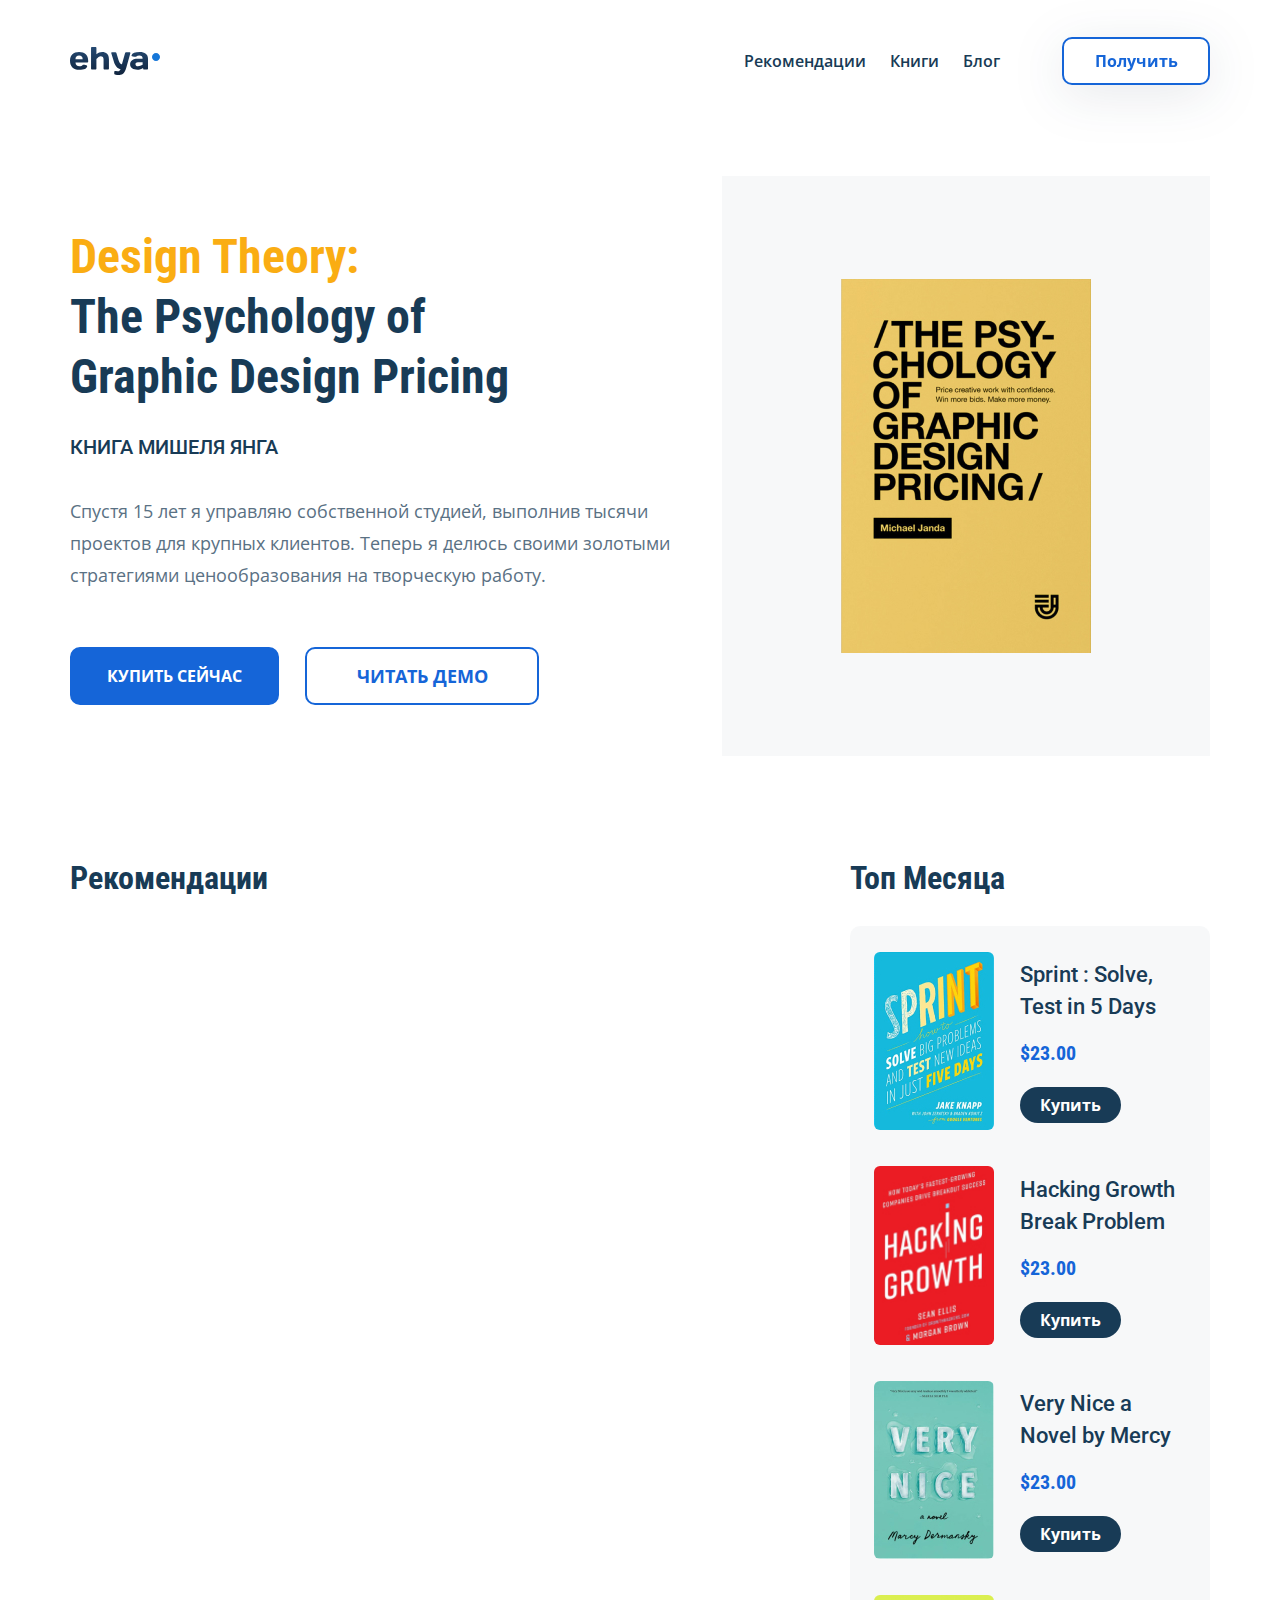
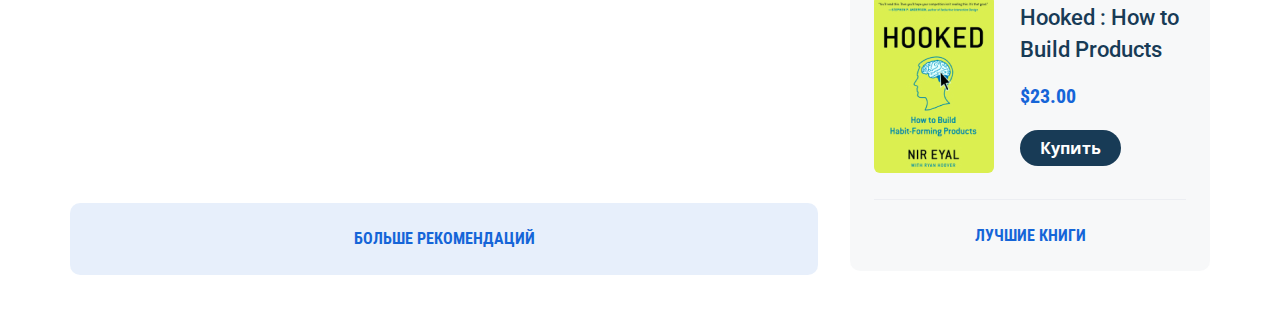
==== commit d27a98d4: "create: grid section; various fixes" ====
--- a/index.html
+++ b/index.html
@@ -23,7 +23,7 @@
     <!-- Swiperjs -->
     <!-- <link rel="stylesheet" href="css/swiper-bundle.min.css" /> -->
     <!-- Aos plugin -->
-    <!-- <link rel="stylesheet" href="css/aos.css" /> -->
+    <link rel="stylesheet" href="css/aos.css" />
     <link rel="stylesheet" href="css/style.css" />
   </head>
   <body>
@@ -108,7 +108,7 @@
               <button data-toggle="modal" data-href="#bookstore-modal" class="button hero__button" type="button">
                 КУПИТЬ СЕЙЧАС
               </button>
-              <div class="button navigation-button ml-26">
+              <div class="button navigation-button hero__navigation">
                 <div class="navigation-wrapper">
                   <a class="navigation-link" href="#">ЧИТАТЬ ДЕМО</a>
                 </div>
@@ -134,7 +134,7 @@
       <div class="container">
         <div class="grid-wrapper">
           <div class="recommendations">
-            <h2 class="recommendations__title grid__title">Рекомендации</h2>
+            <h2 class="grid__title">Рекомендации</h2>
             <div class="recommendations-wrapper">
               <div
                 class="card grid__card recommendations__card recommendations__card-1"
@@ -148,12 +148,18 @@
                   alt="The World of Abstract Art"
                 />
                 <div class="card__info recommendations__info">
-                  <h3 class="card__title">The World of <br />Abstract Art</h3>
-                  <div class="card__genre">Art & Design</div>
-                  <div class="card__price">$25.00</div>
-                  <div class="card__buy">
-                    <button data-toggle="modal" data-href="#bookstore-modal" class="button card__button">Купить</button>
-                    <img class="card__like" src="img/heart.svg" alt="Иконка: лайк" />
+                  <h3 class="card__title recommendations__title">The World of Abstract Art</h3>
+                  <div class="card__genre recommendations__genre">Art & Design</div>
+                  <div class="card__price recommendations__price">$25.00</div>
+                  <div class="card__buy">
+                    <button
+                      data-toggle="modal"
+                      data-href="#bookstore-modal"
+                      class="button card__button recommendations__button"
+                    >
+                      Купить
+                    </button>
+                    <img class="card__like card__like-1" src="img/heart.svg" alt="Иконка: лайк" />
                   </div>
                 </div>
               </div>
@@ -166,12 +172,18 @@
               >
                 <img class="card__image recommendations__image" src="img/bitmap-2.jpg" alt="Educated : a Memoir" />
                 <div class="card__info recommendations__info">
-                  <h3 class="card__title">Educated : <br />a Memoir</h3>
-                  <div class="card__genre">Education</div>
-                  <div class="card__price">$28.00</div>
-                  <div class="card__buy">
-                    <button data-toggle="modal" data-href="#bookstore-modal" class="button card__button">Купить</button>
-                    <img class="card__like" src="img/heart.svg" alt="Иконка: лайк" />
+                  <h3 class="card__title recommendations__title">Educated&nbsp;: <br />a&nbsp;Memoir</h3>
+                  <div class="card__genre recommendations__genre">Education</div>
+                  <div class="card__price recommendations__price">$28.00</div>
+                  <div class="card__buy">
+                    <button
+                      data-toggle="modal"
+                      data-href="#bookstore-modal"
+                      class="button card__button recommendations__button"
+                    >
+                      Купить
+                    </button>
+                    <img class="card__like card__like-2" src="img/heart.svg" alt="Иконка: лайк" />
                   </div>
                 </div>
               </div>
@@ -184,12 +196,18 @@
               >
                 <img class="card__image recommendations__image" src="img/bitmap-3.jpg" alt="The Blue Flowers Ray…" />
                 <div class="card__info recommendations__info">
-                  <h3 class="card__title">The Blue <br />Flowers Ray…</h3>
-                  <div class="card__genre">Novel</div>
-                  <div class="card__price">$19.50</div>
-                  <div class="card__buy">
-                    <button data-toggle="modal" data-href="#bookstore-modal" class="button card__button">Купить</button>
-                    <img class="card__like" src="img/heart.svg" alt="Иконка: лайк" />
+                  <h3 class="card__title recommendations__title">The Blue <br />Flowers Ray…</h3>
+                  <div class="card__genre recommendations__genre">Novel</div>
+                  <div class="card__price recommendations__price">$19.50</div>
+                  <div class="card__buy">
+                    <button
+                      data-toggle="modal"
+                      data-href="#bookstore-modal"
+                      class="button card__button recommendations__button"
+                    >
+                      Купить
+                    </button>
+                    <img class="card__like card__like-3" src="img/heart.svg" alt="Иконка: лайк" />
                   </div>
                 </div>
               </div>
@@ -206,12 +224,18 @@
                   alt="There There : a Novel by TO"
                 />
                 <div class="card__info recommendations__info">
-                  <h3 class="card__title">There There : <br />a Novel by TO</h3>
-                  <div class="card__genre">Novel</div>
-                  <div class="card__price">$20.00</div>
-                  <div class="card__buy">
-                    <button data-toggle="modal" data-href="#bookstore-modal" class="button card__button">Купить</button>
-                    <img class="card__like" src="img/heart.svg" alt="Иконка: лайк" />
+                  <h3 class="card__title recommendations__title">There There&nbsp;: <br />a&nbsp;Novel by TO</h3>
+                  <div class="card__genre recommendations__genre">Novel</div>
+                  <div class="card__price recommendations__price">$20.00</div>
+                  <div class="card__buy">
+                    <button
+                      data-toggle="modal"
+                      data-href="#bookstore-modal"
+                      class="button card__button recommendations__button"
+                    >
+                      Купить
+                    </button>
+                    <img class="card__like card__like-4" src="img/heart.svg" alt="Иконка: лайк" />
                   </div>
                 </div>
               </div>
@@ -224,12 +248,18 @@
               >
                 <img class="card__image recommendations__image" src="img/bitmap-5.jpg" alt="WMNDFL : The Inspiration" />
                 <div class="card__info recommendations__info">
-                  <h3 class="card__title">WMNDFL : <br />The Inspiration</h3>
-                  <div class="card__genre">Business</div>
-                  <div class="card__price">$23.00</div>
-                  <div class="card__buy">
-                    <button data-toggle="modal" data-href="#bookstore-modal" class="button card__button">Купить</button>
-                    <img class="card__like" src="img/heart.svg" alt="Иконка: лайк" />
+                  <h3 class="card__title recommendations__title">WMNDFL&nbsp;: <br />The Inspiration</h3>
+                  <div class="card__genre recommendations__genre">Business</div>
+                  <div class="card__price recommendations__price">$23.00</div>
+                  <div class="card__buy">
+                    <button
+                      data-toggle="modal"
+                      data-href="#bookstore-modal"
+                      class="button card__button recommendations__button"
+                    >
+                      Купить
+                    </button>
+                    <img class="card__like card__like-5" src="img/heart.svg" alt="Иконка: лайк" />
                   </div>
                 </div>
               </div>
@@ -242,28 +272,39 @@
               >
                 <img class="card__image recommendations__image" src="img/bitmap-6.jpg" alt="Making Things Happen" />
                 <div class="card__info recommendations__info">
-                  <h3 class="card__title">Making <br />Things Happen</h3>
-                  <div class="card__genre">Motivation</div>
-                  <div class="card__price">$23.00</div>
-                  <div class="card__buy">
-                    <button data-toggle="modal" data-href="#bookstore-modal" class="button card__button">Купить</button>
-                    <img class="card__like" src="img/heart.svg" alt="Иконка: лайк" />
-                  </div>
-                </div>
-              </div>
-              <!-- /.card -->
+                  <h3 class="card__title recommendations__title">Making <br />Things Happen</h3>
+                  <div class="card__genre recommendations__genre">Motivation</div>
+                  <div class="card__price recommendations__price">$23.00</div>
+                  <div class="card__buy">
+                    <button
+                      data-toggle="modal"
+                      data-href="#bookstore-modal"
+                      class="button card__button recommendations__button"
+                    >
+                      Купить
+                    </button>
+                    <img class="card__like card__like-6" src="img/heart.svg" alt="Иконка: лайк" />
+                  </div>
+                </div>
+              </div>
+              <!-- /.card -->
+              <div class="button recommendations__nav-button">
+                <div class="navigation-wrapper">
+                  <a class="navigation-link" href="#">Больше рекомендаций</a>
+                </div>
+              </div>
             </div>
             <!-- /.recommendations-wrapper -->
           </div>
           <!-- /.recommendations -->
           <div class="top">
-            <h2 class="top__title grid__title">Топ Месяца</h2>
+            <h2 class="grid__title">Топ Месяца</h2>
             <div class="top-wrapper">
               <div class="card grid__card top__card top__card-1">
                 <img class="card__image top__image" src="img/bitmap-7.jpg" alt="Sprint : Solve, Test in 5 Days" />
                 <div class="card__info top__info">
-                  <h3 class="card__title">Sprint : Solve, <br />Test in 5 Days</h3>
-                  <div class="card__price">$23.00</div>
+                  <h3 class="card__title top__title">Sprint&nbsp;: Solve, <br />Test in 5 Days</h3>
+                  <div class="card__price top__price">$23.00</div>
                   <button data-toggle="modal" data-href="#bookstore-modal" class="button card__button top__button">
                     Купить
                   </button>
@@ -273,8 +314,8 @@
               <div class="card grid__card top__card top__card-2">
                 <img class="card__image top__image" src="img/bitmap-8.jpg" alt="Hacking Growth Break Problem" />
                 <div class="card__info top__info">
-                  <h3 class="card__title">Hacking Growth <br />Break Problem</h3>
-                  <div class="card__price">$23.00</div>
+                  <h3 class="card__title top__title">Hacking Growth <br />Break Problem</h3>
+                  <div class="card__price top__price">$23.00</div>
                   <button data-toggle="modal" data-href="#bookstore-modal" class="button card__button top__button">
                     Купить
                   </button>
@@ -284,8 +325,8 @@
               <div class="card grid__card top__card top__card-3">
                 <img class="card__image top__image" src="img/bitmap-9.jpg" alt="Very Nice a Novel by Mercy" />
                 <div class="card__info top__info">
-                  <h3 class="card__title">Very Nice a <br />Novel by Mercy</h3>
-                  <div class="card__price">$23.00</div>
+                  <h3 class="card__title top__title">Very Nice a <br />Novel by Mercy</h3>
+                  <div class="card__price top__price">$23.00</div>
                   <button data-toggle="modal" data-href="#bookstore-modal" class="button card__button top__button">
                     Купить
                   </button>
@@ -295,14 +336,20 @@
               <div class="card grid__card top__card top__card-4">
                 <img class="card__image top__image" src="img/bitmap-10.jpg" alt="Hooked : How to Build Products" />
                 <div class="card__info top__info">
-                  <h3 class="card__title">Hooked : How to <br />Build Products</h3>
-                  <div class="card__price">$23.00</div>
+                  <h3 class="card__title top__title">Hooked&nbsp;: How to Build Products</h3>
+                  <div class="card__price top__price">$23.00</div>
                   <button data-toggle="modal" data-href="#bookstore-modal" class="button card__button top__button">
                     Купить
                   </button>
                 </div>
               </div>
               <!-- /.card -->
+              <hr class="top__hr" />
+              <div class="button top__nav-button">
+                <div class="navigation-wrapper">
+                  <a class="navigation-link" href="#">ЛУЧШИЕ КНИГИ</a>
+                </div>
+              </div>
             </div>
             <!-- /.top-wrapper -->
           </div>
--- a/css/style.css
+++ b/css/style.css
@@ -1,2 +1,2 @@
-*{box-sizing:border-box}body{font-family:'Open Sans', sans-serif;background-color:#fff;color:#5A7184}.container{max-width:1140px;margin:auto}img{max-width:100%}.button{border:none;border-radius:10px;overflow:hidden;cursor:pointer}.input{outline-style:none}.textarea{outline-style:none}.message{resize:none}.logo{font-size:0}.logo--hover:hover{opacity:0.8}.hover-light:hover{color:#1565D8}.hover-primary:hover{color:#1565D8}.ml-24{margin-left:24px !important}.ml-26{margin-left:26px !important}/*! normalize.css v8.0.1 | MIT License | github.com/necolas/normalize.css */html{line-height:1.15;-webkit-text-size-adjust:100%}body{margin:0}main{display:block}h1{font-size:2em;margin:0.67em 0}hr{box-sizing:content-box;height:0;overflow:visible}pre{font-family:monospace, monospace;font-size:1em}a{background-color:transparent}abbr[title]{border-bottom:none;text-decoration:underline;text-decoration:underline dotted}b,strong{font-weight:bolder}code,kbd,samp{font-family:monospace, monospace;font-size:1em}small{font-size:80%}sub,sup{font-size:75%;line-height:0;position:relative;vertical-align:baseline}sub{bottom:-0.25em}sup{top:-0.5em}img{border-style:none}button,input,optgroup,select,textarea{font-family:inherit;font-size:100%;line-height:1.15;margin:0}button,input{overflow:visible}button,select{text-transform:none}button,[type="button"],[type="reset"],[type="submit"]{-webkit-appearance:button}button::-moz-focus-inner,[type="button"]::-moz-focus-inner,[type="reset"]::-moz-focus-inner,[type="submit"]::-moz-focus-inner{border-style:none;padding:0}button:-moz-focusring,[type="button"]:-moz-focusring,[type="reset"]:-moz-focusring,[type="submit"]:-moz-focusring{outline:1px dotted ButtonText}fieldset{padding:0.35em 0.75em 0.625em}legend{box-sizing:border-box;color:inherit;display:table;max-width:100%;padding:0;white-space:normal}progress{vertical-align:baseline}textarea{overflow:auto}[type="checkbox"],[type="radio"]{box-sizing:border-box;padding:0}[type="number"]::-webkit-inner-spin-button,[type="number"]::-webkit-outer-spin-button{height:auto}[type="search"]{-webkit-appearance:textfield;outline-offset:-2px}[type="search"]::-webkit-search-decoration{-webkit-appearance:none}::-webkit-file-upload-button{-webkit-appearance:button;font:inherit}details{display:block}summary{display:list-item}template{display:none}[hidden]{display:none}.navbar{background-color:#fff}.navbar-top{display:flex;align-items:center;justify-content:space-between;padding-top:37px;padding-bottom:26px}.navbar-top-menu{display:flex;align-items:center;justify-content:space-between;max-width:340px;margin:0 60px 0 auto;padding:0;list-style-type:none;color:#183B56}.navbar-top__menu-button{display:none}.navbar-top-menu__item,.navbar-bottom-menu__item{color:#183B56}.navbar-top-menu__item:hover,.navbar-bottom-menu__item:hover{color:#1565D8}.navbar-top-menu__link,.navbar-bottom-menu__link{color:inherit;text-decoration:none;font-size:16px;font-weight:600;line-height:22px}.navbar-bottom{display:none}.navbar-bottom-menu{list-style-type:none;margin:0;padding:30px 0;display:flex;align-items:center;justify-content:space-between;color:#183B56}.navbar__logo{width:90px;animation-name:navbar__logo;animation-duration:3s;animation-iteration-count:1;animation-timing-function:ease-in-out}.navbar__button{width:148px;min-height:48px;padding:11px;border:2px solid #1565D8;background-color:#fff;color:#1565D8;font-size:16px;font-weight:700;line-height:22px;filter:drop-shadow(0 10px 25px rgba(21,37,72,0.1))}.navbar__button:hover{background-color:#1565D8;color:#fff}@keyframes navbar__logo{0%{opacity:0}100%{opacity:1}}.hero{padding:69px 0 50px 0}.hero-wrapper{display:flex;justify-content:space-between;align-items:center}.hero__title{margin:0;color:#183B56;font-family:'Roboto Condensed', sans-serif;font-size:48px;font-weight:700;line-height:60px}.hero-title__strong{color:#FAAD13}.hero__subtitle{margin:28px 0 0 0;color:#183B56;font-family:'Roboto', sans-serif;font-size:20px;font-weight:500;line-height:24px}.hero__text{margin:36px 0 0 0;font-size:18px;font-weight:400;line-height:32px}.hero__button{width:209px;min-height:58px;padding:16px;border:2px solid #1565D8;background-color:#1565D8;color:#fff;font-size:16px;font-weight:700;line-height:22px}.hero__button:hover{background-color:#0a54bb}.hero__button-wrapper{display:flex;padding:56px 0 0 0}.hero__book{margin:0 0 0 16px}.hero-book-wrapper{display:flex;justify-content:center;align-items:center;width:488px;height:580px;background-color:rgba(179,186,197,0.1)}.navigation-button{width:234px;height:58px;padding:0;border:2px solid #1565D8;background-color:#fff;color:#1565D8;font-size:18px;font-weight:700;line-height:25px}.navigation-button:hover{background-color:#1565D8;color:#fff}.navigation-wrapper{display:table;width:100%;height:100%}.navigation-link{display:table-cell;vertical-align:middle;text-align:center;text-decoration:none;color:inherit}.grid{padding:50px 0 40px 0}.grid__title{margin:0;color:#183B56;font-family:'Roboto Condensed', sans-serif;font-size:32px;font-weight:700;line-height:40px}.grid-wrapper{display:flex;justify-content:space-between}.card{display:flex;justify-content:space-between;align-items:center}.card__info{display:flex;flex-direction:column;align-items:flex-start}.card__title{margin:0;color:#183B56;font-family:'Roboto', sans-serif;font-size:22px;font-weight:500;line-height:32px}.card__genre{margin-top:16px;color:#183B56;font-size:16px;font-weight:400;line-height:22px}.card__price{margin-top:24px;color:#1565D8;font-family:'Roboto Condensed', sans-serif;font-size:20px;font-weight:700;line-height:24px}.card__buy{display:flex;align-items:center;margin-top:24px}.card__button{width:101px;min-height:36px;padding:7px 20px;border-radius:18px;background-color:#183B56;color:#fff;font-size:16px;font-weight:700;line-height:22px}.card__button:hover{background-color:#113047}.card__like{margin-left:21px}.recommendations-wrapper{display:flex;justify-content:space-between;flex-wrap:wrap;width:748px;margin-top:30px}.recommendations__card{width:358px;min-height:260px;margin-bottom:32px;padding:11px;border:1px solid #ECEEF2;border-radius:10px}.recommendations__card-5,.recommendations__card-6{margin-bottom:0}.recommendations__image{width:160px}.recommendations__info{width:156px}.top-wrapper{display:flex;justify-content:space-between;flex-wrap:wrap;width:360px;margin-top:30px;border-radius:10px;background-color:rgba(179,186,197,0.1)}.top__card{width:360px;min-height:217px;padding:18px 24px;border-radius:10px}.top__image{width:120px}.top__info{width:166px}.top__button{margin-top:22px}.modal__overlay{position:fixed;top:0;right:0;bottom:0;left:0;background-color:rgba(0,143,223,0.39);z-index:100;visibility:hidden;opacity:0;transition:opacity 0.2s}.modal__overlay--visible{visibility:visible;opacity:1}.modal__dialog{position:fixed;top:50%;left:50%;transform:translate(-50%, -50%);padding:33px 88px;max-width:478px;max-height:100%;overflow:auto;border-radius:10px;background-color:#fff;color:#183B56;font-size:14px;font-weight:400;line-height:20px;z-index:101;visibility:hidden;opacity:0;transition:opacity 0.2s}.modal__dialog--visible{visibility:visible;opacity:1}.modal__form{display:flex;justify-content:space-between;align-items:center;flex-wrap:wrap}.modal__close{position:absolute;top:17px;right:18px;text-decoration:none;cursor:pointer}.modal__title{margin:0;color:#183B56;font-family:'Roboto', sans-serif;font-size:20px;font-weight:500;line-height:24px;text-transform:uppercase;text-align:center}.modal__input{width:100%;margin-top:15px;padding:10px;border:2px solid #1565D8;border-radius:10px}.modal__message{width:100%;min-height:123px;margin-top:15px;padding:10px;border:2px solid #1565D8;border-radius:10px}.modal__button{width:148px;min-height:48px;margin-top:15px;padding:11px;border:2px solid #1565D8;background-color:#fff;color:#1565D8;font-family:'Roboto Condensed', sans-serif;font-size:16px;font-weight:700;line-height:22px}.modal__button:hover{background-color:#1565D8;color:#fff}.modal__info{margin-top:15px;font-size:14px;font-weight:400;line-height:20px;color:#5A7184}@media (max-width: 1200px){.container{max-width:960px}.grid-wrapper{flex-direction:column;justify-content:flex-start;align-items:center}.top{padding-top:60px}.top-wrapper{width:748px}body{background-color:#f0deb9}}@media (max-width: 992px){.container,.unpublished-wrapper,.publishers-wrapper{max-width:730px}.navbar-top-menu__item:hover,.navbar-bottom-menu__item:hover{color:#183B56}.logo__image{animation:none}.logo--hover:hover{opacity:1}.navbar__button:hover{background-color:#fff;color:#1565D8}.navigation-button:hover{background-color:#fff;color:#1565D8}.modal__dialog{max-width:420px;padding-left:60px;padding-right:60px}.modal__info{margin-right:15px}.modal__button{margin-top:15px;order:99}.hero__button:hover{background-color:#1565D8;color:#fff}.hero-wrapper{flex-direction:column}.hero__title,.hero__subtitle{text-align:center}.hero__book{width:100%;margin:0}.hero-book-wrapper{width:100%;margin-top:56px}.card__button:hover{background-color:#183B56}body{background-color:#1ab9ac}}@media (max-width: 768px){.container{max-width:606px;width:92%}body{padding-top:64px}.navbar-top{padding:18px 0}.navbar-top-menu{display:none}.navbar--mobile--fixed{position:fixed;top:0;right:0;left:0;z-index:99}.navbar-bottom{position:fixed;top:64px;right:0;bottom:0;left:0;padding-top:31px;max-height:100%;overflow:auto;background-color:#fff}.navbar-bottom--visible{display:block}.navbar-bottom-menu{flex-direction:column}.navbar-bottom-menu__item{margin-bottom:20px}.navbar__button--mobile--hidden{display:none}.navbar__button--mobile--visible{display:block}.menu-button{display:flex;width:22px;height:18px;padding:0;justify-content:space-between;align-items:center;flex-direction:column;border:none;background-color:#fff;cursor:pointer}.menu-button__line{width:22px;height:2px;background-color:#3A4C66}.modal__dialog{min-width:92%;margin:auto;padding:33px 88px;right:0;left:0;transform:translateY(-50%)}body{background-color:#92cf76}}@media (max-width: 576px){.container{max-width:462px;width:92%}.modal__dialog{max-width:92%;max-height:92%;padding-left:52px;padding-right:52px}.hero{padding-top:36px;padding-bottom:28px}.hero__title{font-size:32px;line-height:40px}.hero__subtitle{margin-top:24px;font-size:16px;font-weight:400;line-height:24px}.hero__text{margin-top:32px;text-align:center;font-size:16px;line-height:23px}.hero__button{width:176px;min-height:40px;padding:7px;margin-bottom:15px}.hero__button-wrapper{align-items:center;flex-direction:column;padding-top:17px}.hero-book-wrapper{margin-top:36px}.hero-book__img{width:144px}.navigation-button{width:176px;height:40px;margin-left:0 !important;line-height:22px}.grid{padding:28px 0}body{background-color:#94bff3}}@media (max-width: 320px){.container{max-width:280px;width:92%}.modal__dialog{padding-left:38px;padding-right:38px}body{background-color:#6a9755}}
+*{box-sizing:border-box}body{font-family:'Open Sans', sans-serif;background-color:#fff;color:#5A7184}.container{max-width:1140px;margin:auto}img{max-width:100%}.button{border:none;border-radius:10px;overflow:hidden;cursor:pointer}.input{outline-style:none}.textarea{outline-style:none}.message{resize:none}.logo{font-size:0}.logo--hover:hover{opacity:0.8}.hover-light:hover{color:#1565D8}.hover-primary:hover{color:#1565D8}.ml-24{margin-left:24px !important}/*! normalize.css v8.0.1 | MIT License | github.com/necolas/normalize.css */html{line-height:1.15;-webkit-text-size-adjust:100%}body{margin:0}main{display:block}h1{font-size:2em;margin:0.67em 0}hr{box-sizing:content-box;height:0;overflow:visible}pre{font-family:monospace, monospace;font-size:1em}a{background-color:transparent}abbr[title]{border-bottom:none;text-decoration:underline;text-decoration:underline dotted}b,strong{font-weight:bolder}code,kbd,samp{font-family:monospace, monospace;font-size:1em}small{font-size:80%}sub,sup{font-size:75%;line-height:0;position:relative;vertical-align:baseline}sub{bottom:-0.25em}sup{top:-0.5em}img{border-style:none}button,input,optgroup,select,textarea{font-family:inherit;font-size:100%;line-height:1.15;margin:0}button,input{overflow:visible}button,select{text-transform:none}button,[type="button"],[type="reset"],[type="submit"]{-webkit-appearance:button}button::-moz-focus-inner,[type="button"]::-moz-focus-inner,[type="reset"]::-moz-focus-inner,[type="submit"]::-moz-focus-inner{border-style:none;padding:0}button:-moz-focusring,[type="button"]:-moz-focusring,[type="reset"]:-moz-focusring,[type="submit"]:-moz-focusring{outline:1px dotted ButtonText}fieldset{padding:0.35em 0.75em 0.625em}legend{box-sizing:border-box;color:inherit;display:table;max-width:100%;padding:0;white-space:normal}progress{vertical-align:baseline}textarea{overflow:auto}[type="checkbox"],[type="radio"]{box-sizing:border-box;padding:0}[type="number"]::-webkit-inner-spin-button,[type="number"]::-webkit-outer-spin-button{height:auto}[type="search"]{-webkit-appearance:textfield;outline-offset:-2px}[type="search"]::-webkit-search-decoration{-webkit-appearance:none}::-webkit-file-upload-button{-webkit-appearance:button;font:inherit}details{display:block}summary{display:list-item}template{display:none}[hidden]{display:none}.navbar{background-color:#fff}.navbar-top{display:flex;align-items:center;justify-content:space-between;padding-top:37px;padding-bottom:26px}.navbar-top-menu{display:flex;align-items:center;justify-content:space-between;max-width:340px;margin:0 62px 0 auto;padding:0;list-style-type:none;color:#183B56}.navbar-top__menu-button{display:none}.navbar-top-menu__item,.navbar-bottom-menu__item{color:#183B56}.navbar-top-menu__item:hover,.navbar-bottom-menu__item:hover{color:#1565D8}.navbar-top-menu__link,.navbar-bottom-menu__link{color:inherit;text-decoration:none;font-size:16px;font-weight:600;line-height:22px}.navbar-bottom{display:none}.navbar-bottom-menu{list-style-type:none;margin:0;padding:30px 0;display:flex;align-items:center;justify-content:space-between;color:#183B56}.navbar__logo{width:90px;animation-name:navbar__logo;animation-duration:3s;animation-iteration-count:1;animation-timing-function:ease-in-out}.navbar__button{width:148px;min-height:48px;padding:11px;border:2px solid #1565D8;background-color:#fff;color:#1565D8;font-size:16px;font-weight:700;line-height:22px;filter:drop-shadow(0 10px 25px rgba(21,37,72,0.1))}.navbar__button:hover{background-color:rgba(21,101,216,0.2);color:#0a54bb}@keyframes navbar__logo{0%{opacity:0}100%{opacity:1}}.hero{padding:65px 0 50px 0}.hero-wrapper{display:flex;justify-content:space-between;align-items:center}.hero__title{margin:0;color:#183B56;font-family:'Roboto Condensed', sans-serif;font-size:48px;font-weight:700;line-height:60px}.hero-title__strong{color:#FAAD13}.hero__subtitle{margin:28px 0 0 0;color:#183B56;font-family:'Roboto', sans-serif;font-size:20px;font-weight:500;line-height:24px}.hero__text{margin:36px 0 0 0;font-size:18px;font-weight:400;line-height:32px}.hero__button{width:209px;min-height:58px;padding:16px;border:2px solid #1565D8;background-color:#1565D8;color:#fff;font-size:16px;font-weight:700;line-height:22px}.hero__button:hover{background-color:#0a54bb}.hero__button-wrapper{display:flex;padding:56px 0 0 0}.hero__navigation{margin-left:26px}.hero__book{margin:0 0 0 16px}.hero-book-wrapper{display:flex;justify-content:center;align-items:center;width:488px;min-height:580px;background-color:rgba(179,186,197,0.1)}.navigation-button{width:234px;height:58px;padding:0;border:2px solid #1565D8;background-color:#fff;color:#1565D8;font-size:18px;font-weight:700;line-height:25px}.navigation-button:hover{background-color:rgba(21,101,216,0.2);color:#0a54bb}.navigation-wrapper{display:table;width:100%;height:100%}.navigation-link{display:table-cell;vertical-align:middle;text-align:center;text-decoration:none;color:inherit}.grid{padding:52px 0 40px 0}.grid__title{margin:0;color:#183B56;font-family:'Roboto Condensed', sans-serif;font-size:32px;font-weight:700;line-height:40px}.grid-wrapper{display:flex;justify-content:space-between}.card__info{display:flex;flex-direction:column;align-items:flex-start}.card__title{margin:0;color:#183B56;font-family:'Roboto', sans-serif;font-size:22px;font-weight:500;line-height:32px}.card__genre{margin-top:16px;color:#183B56;font-size:16px;font-weight:400;line-height:22px}.card__price{color:#1565D8;font-family:'Roboto Condensed', sans-serif;font-size:20px;font-weight:700;line-height:24px}.card__buy{display:flex;align-items:center;margin-top:24px}.card__button{width:101px;min-height:36px;padding:7px 20px;border-radius:18px;background-color:#183B56;color:#fff;font-size:16px;font-weight:700;line-height:22px}.card__button:hover{opacity:0.8}.card__like{margin-left:21px}.card__like:hover{opacity:0.8}.recommendations-wrapper{display:flex;justify-content:space-between;flex-wrap:wrap;width:748px;margin-top:28px}.recommendations__card{display:flex;justify-content:space-between;align-items:center;width:358px;min-height:260px;margin-bottom:32px;padding:11px;border:1px solid #ECEEF2;border-radius:10px}.recommendations__card-5,.recommendations__card-6{margin-bottom:0}.recommendations__image{width:160px;border-radius:10px}.recommendations__info{width:154px}.recommendations__price{margin-top:24px}.recommendations__nav-button{width:100%;min-height:72px;margin-top:27px;border:none;background-color:rgba(21,101,216,0.1);color:#1565D8;font-family:'Roboto Condensed', sans-serif;font-size:16px;font-weight:700;line-height:20px;text-transform:uppercase}.recommendations__nav-button:hover{background-color:rgba(21,101,216,0.2);color:#0a54bb}.top-wrapper{display:flex;flex-direction:column;align-items:center;width:360px;margin-top:28px;padding-top:8px;border-radius:10px;background-color:rgba(179,186,197,0.1)}.top__card{display:flex;justify-content:space-between;align-items:center;width:360px;min-height:214px;padding:18px 24px;border-radius:10px}.top__image{width:120px;border-radius:6px}.top__info{width:166px}.top__price{margin-top:18px}.top__button{margin-top:22px}.top__hr{width:312px;height:1px;margin:8px 0 0 0;border:none;background-color:#ECEEF2}.top__nav-button{width:100%;height:71px;border:none;background-color:transparent;color:#1565D8;font-family:'Roboto Condensed', sans-serif;font-size:16px;font-weight:700;line-height:20px}.top__nav-button:hover{background-color:rgba(179,186,197,0.2);color:#0a54bb}.modal__overlay{position:fixed;top:0;right:0;bottom:0;left:0;background-color:rgba(0,143,223,0.39);z-index:100;visibility:hidden;opacity:0;transition:opacity 0.2s}.modal__overlay--visible{visibility:visible;opacity:1}.modal__dialog{position:fixed;top:50%;left:50%;transform:translate(-50%, -50%);padding:33px 88px;max-width:478px;max-height:100%;overflow:auto;border-radius:10px;background-color:#fff;color:#183B56;font-size:14px;font-weight:400;line-height:20px;z-index:101;visibility:hidden;opacity:0;transition:opacity 0.2s}.modal__dialog--visible{visibility:visible;opacity:1}.modal__form{display:flex;justify-content:space-between;align-items:center;flex-wrap:wrap}.modal__close{position:absolute;top:17px;right:18px;text-decoration:none;cursor:pointer}.modal__title{margin:0;color:#183B56;font-family:'Roboto', sans-serif;font-size:20px;font-weight:500;line-height:24px;text-transform:uppercase;text-align:center}.modal__input{width:100%;margin-top:15px;padding:10px;border:2px solid #1565D8;border-radius:10px}.modal__message{width:100%;min-height:123px;margin-top:15px;padding:10px;border:2px solid #1565D8;border-radius:10px}.modal__button{width:148px;min-height:48px;margin-top:15px;padding:11px;border:2px solid #1565D8;background-color:#fff;color:#1565D8;font-family:'Roboto Condensed', sans-serif;font-size:16px;font-weight:700;line-height:22px}.modal__button:hover{background-color:rgba(21,101,216,0.2);color:#0a54bb}.modal__info{margin-top:15px;font-size:14px;font-weight:400;line-height:20px;color:#5A7184}@media (max-width: 1200px){.container{max-width:960px}.hero__button-wrapper{flex-direction:column;align-items:center}.hero__navigation{margin:18px 0 0 0}.grid-wrapper{flex-direction:column;justify-content:flex-start;align-items:center}.top{padding-top:60px}.top-wrapper{flex-direction:row;justify-content:space-between;flex-wrap:wrap;width:748px}.top__hr{width:700px;margin:8px auto 0 auto}}@media (max-width: 992px){.container,.unpublished-wrapper,.publishers-wrapper{max-width:700px}.navbar-top-menu__item:hover,.navbar-bottom-menu__item:hover{color:#183B56}.logo__image{animation:none}.logo--hover:hover{opacity:1}.navbar__button:hover{background-color:#fff;color:#1565D8}.navigation-button:hover{background-color:#fff;color:#1565D8}.modal__dialog{max-width:420px;padding-left:60px;padding-right:60px}.modal__info{margin-right:15px}.modal__button{margin-top:15px;order:99}.modal__button:hover{background-color:#fff;color:#1565D8}.hero__button:hover{background-color:#1565D8;color:#fff}.hero__button-wrapper{flex-direction:row;align-items:flex-start}.hero-wrapper{flex-direction:column}.hero__title,.hero__subtitle{text-align:center}.hero__book{width:100%;margin:0}.hero-book-wrapper{width:100%;margin-top:56px}.hero__navigation{margin:0 0 0 26px}.recommendations-wrapper{width:100%}.recommendations__card{width:340px}.recommendations__image{width:126px}.recommendations__info{width:166px}.recommendations__nav-button:hover{background-color:rgba(21,101,216,0.1);color:#1565D8}.top-wrapper{width:100%}.top__card{width:340px;min-height:208px}.top__image{width:106px}.top__hr{width:94%}.top__nav-button:hover{background-color:transparent;color:#1565D8}.card__button:hover{opacity:1}.card__like:hover{opacity:1}}@media (max-width: 768px){.container{max-width:606px;width:92%}body{padding-top:64px}.navbar-top{padding:18px 0}.navbar-top-menu{display:none}.navbar--mobile--fixed{position:fixed;top:0;right:0;left:0;z-index:99}.navbar-bottom{position:fixed;top:64px;right:0;bottom:0;left:0;padding-top:31px;max-height:100%;overflow:auto;background-color:#fff}.navbar-bottom--visible{display:block}.navbar-bottom-menu{flex-direction:column}.navbar-bottom-menu__item{margin-bottom:20px}.navbar__button--mobile--hidden{display:none}.navbar__button--mobile--visible{display:block}.menu-button{display:flex;width:22px;height:18px;padding:0;justify-content:space-between;align-items:center;flex-direction:column;border:none;background-color:#fff;cursor:pointer}.menu-button__line{width:22px;height:2px;background-color:#3A4C66}.modal__dialog{min-width:92%;margin:auto;padding:33px 88px;right:0;left:0;transform:translateY(-50%)}.recommendations__card{flex-direction:column;justify-content:flex-start;align-items:center;width:250px;margin-bottom:26px}.recommendations__image{width:95px}.recommendations__info{align-items:center;width:100%}.recommendations__title{margin-top:24px;text-align:center}.recommendations__nav-button{margin-top:24px}.top__card{width:254px;min-height:190px;padding:18px 15px}.top__image{width:95px}.top__info{width:118px}.top__title{font-size:16px;line-height:24px}.top__genre{font-size:14px;line-height:20px}.top__price{font-size:20px;line-height:24px}}@media (max-width: 576px){.container{max-width:462px;width:92%}.modal__dialog{max-width:92%;max-height:92%;padding-left:52px;padding-right:52px}.hero{padding-top:36px;padding-bottom:28px}.hero__title{font-size:32px;line-height:40px}.hero__subtitle{margin-top:24px;font-size:16px;font-weight:400;line-height:24px}.hero__text{margin-top:32px;text-align:center;font-size:16px;line-height:23px}.hero__button{width:176px;min-height:40px;padding:7px}.hero__button-wrapper{flex-direction:column;align-items:center;padding-top:17px}.hero__navigation{margin:15px 0 0 0}.hero-book-wrapper{min-height:332px;margin-top:36px}.hero-book__img{width:144px}.navigation-button{width:176px;height:40px;line-height:22px}.grid{padding:28px 0}.grid__card{width:100%}.grid__title{text-align:center}.card__buy{margin-top:20px}.recommendations-wrapper{margin-top:70px}.recommendations__card{display:none;margin-bottom:0;padding:32px 18px}.recommendations__card-1{display:flex}.recommendations__image{margin-top:-56px}.recommendations__title{margin-top:19px}.recommendations__genre{margin-top:12px}.recommendations__price{margin-top:16px}.recommendations__nav-button{min-height:48px}.top{padding-top:56px}.top__card{justify-content:space-around;min-height:178px}.top__info{width:140px}.top__title{font-weight:700}.top__price{margin-top:12px}.top__button{margin-top:14px}.top__hr{margin-top:2px}.top__nav-button{height:60px}}@media (max-width: 320px){.container{max-width:280px;width:92%}.modal__dialog{padding-left:38px;padding-right:38px}.card__genre{font-size:14px;line-height:20px}.recommendations-wrapper{margin-top:64px}.recommendations__title{font-size:20px;line-height:24px}.recommendations__price{font-size:16px;line-height:20px}.recommendations__button{width:115px}.recommendations__nav-button{text-transform:none}.top-wrapper{margin-top:36px;padding-top:0}.top__card{justify-content:space-between}.top__info{width:120px;margin:0 auto 0 14px}.top__hr{margin-top:22px}}
 /*# sourceMappingURL=style.css.map */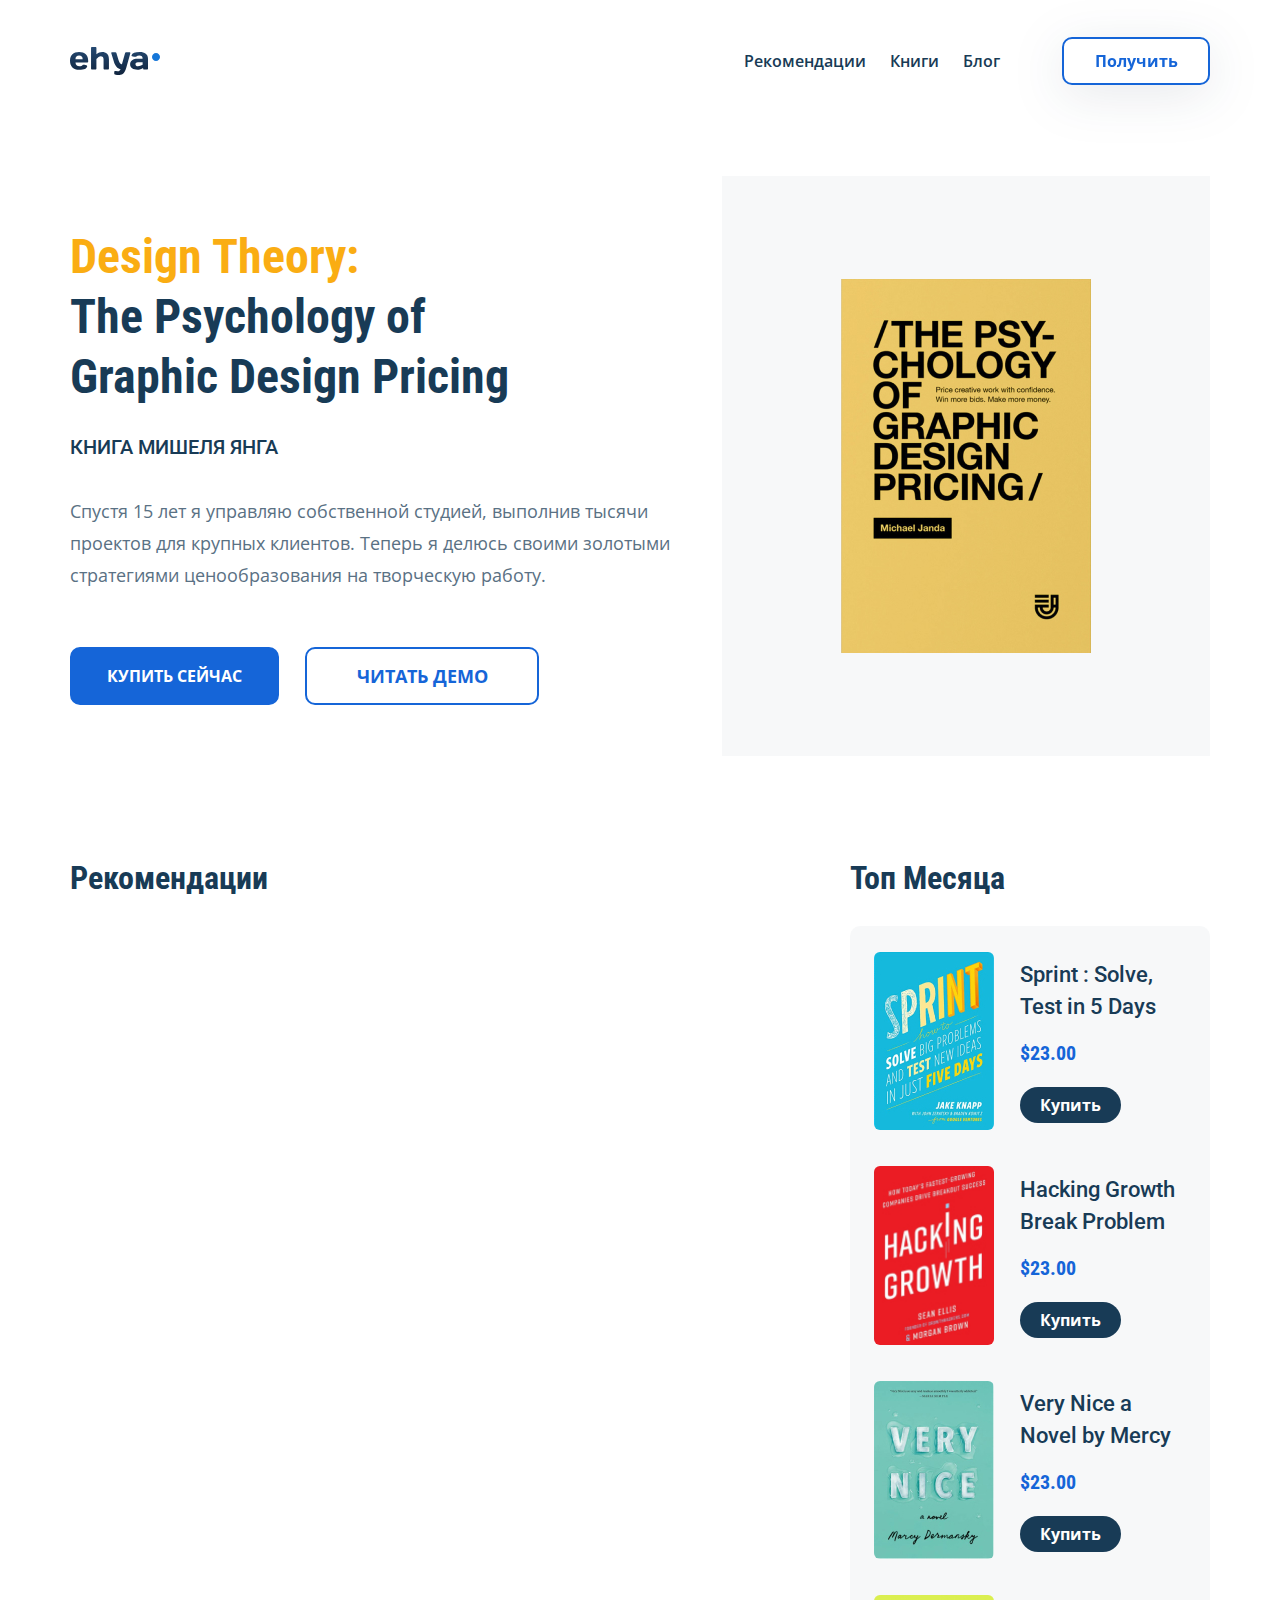
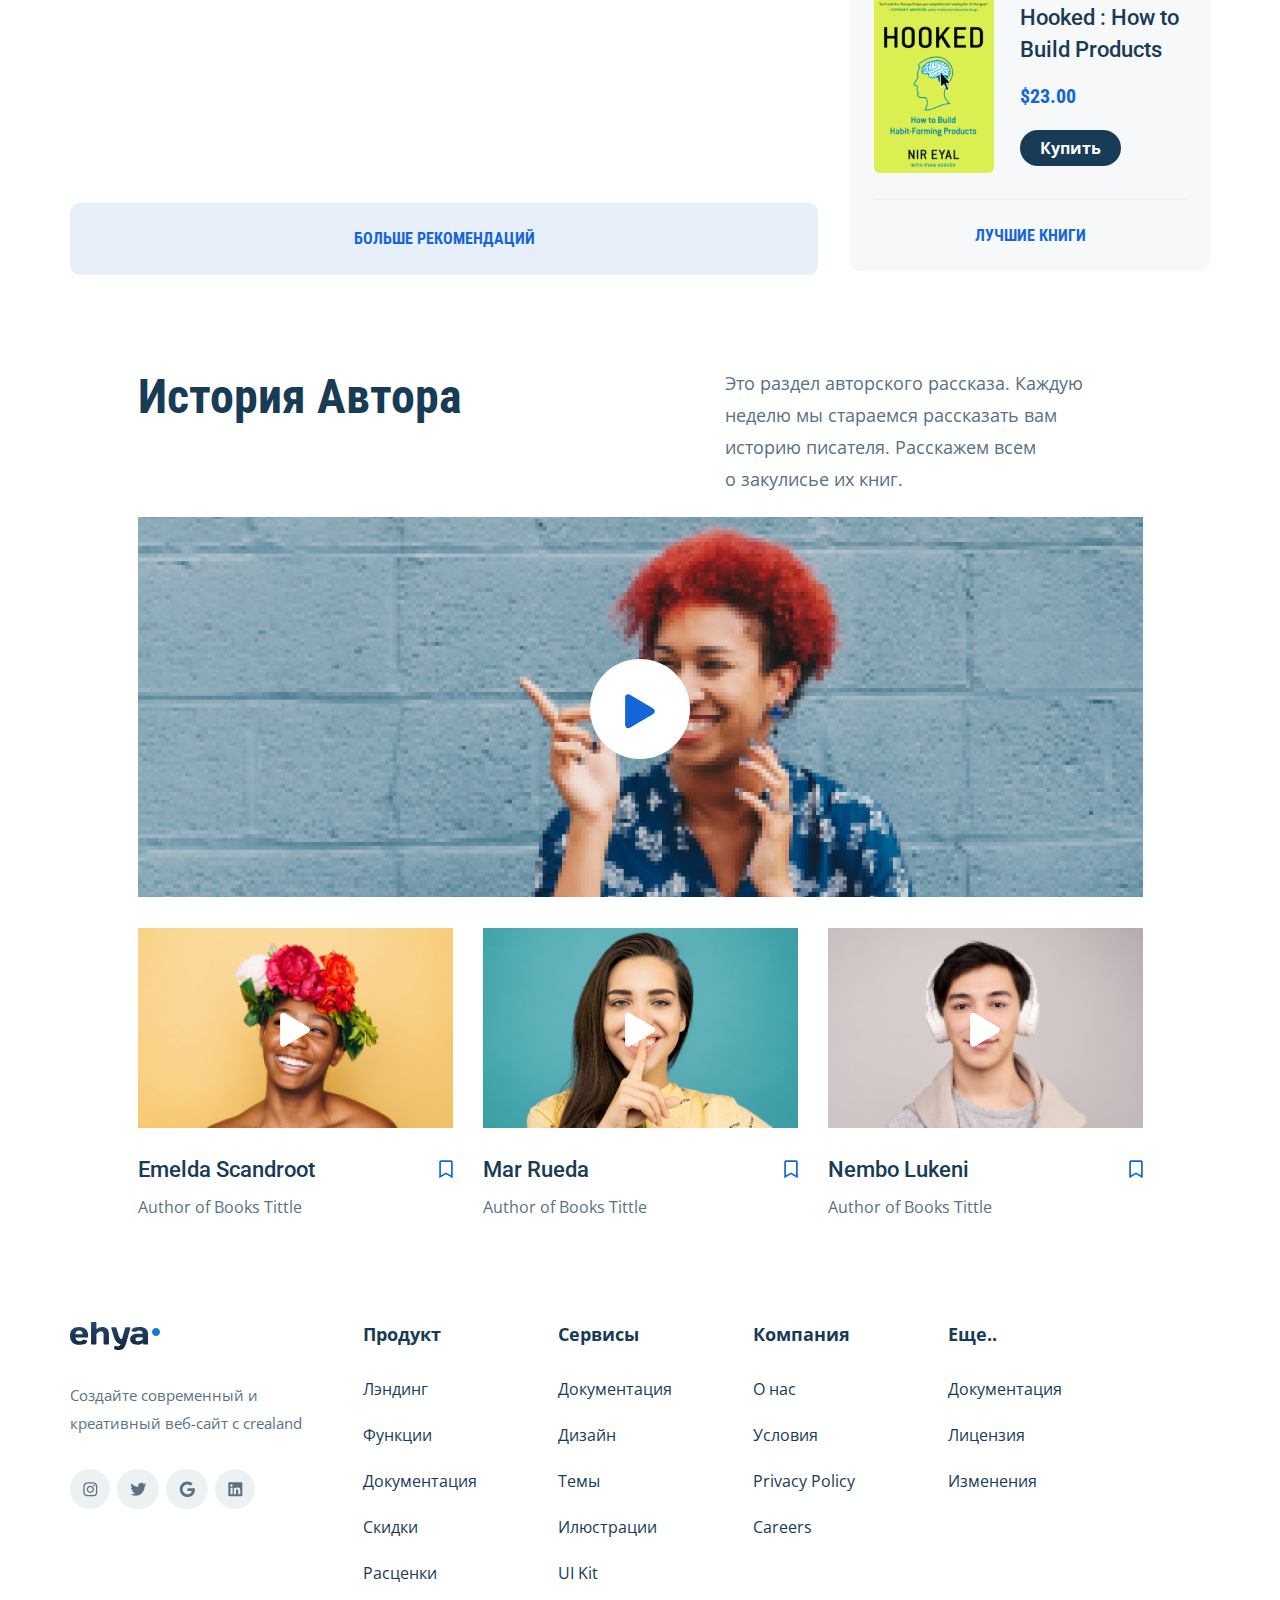
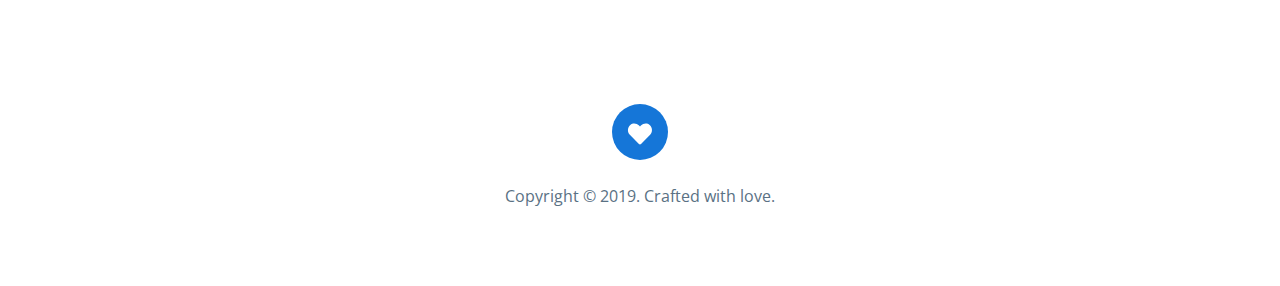
==== commit cf9c6c3e: "create: footer and history section; various fixes" ====
--- a/index.html
+++ b/index.html
@@ -21,16 +21,17 @@
     <!-- Normalize -->
     <!-- <link rel="stylesheet" href="css/normalize.css" /> -->
     <!-- Swiperjs -->
-    <!-- <link rel="stylesheet" href="css/swiper-bundle.min.css" /> -->
+    <link rel="stylesheet" href="css/swiper-bundle.min.css" />
     <!-- Aos plugin -->
     <link rel="stylesheet" href="css/aos.css" />
+    <link rel="stylesheet" href="css/jquery.fancybox.min.css" />
     <link rel="stylesheet" href="css/style.css" />
   </head>
   <body>
     <header class="navbar navbar--mobile--fixed">
       <div class="container">
         <div class="navbar-top">
-          <a href="#" class="logo logo--hover">
+          <a href="#" class="logo hover-opacity">
             <img class="logo__image navbar__logo" src="img/logo.svg" alt="Логотип: Ehya" />
           </a>
           <ul class="navbar-top-menu">
@@ -135,7 +136,7 @@
         <div class="grid-wrapper">
           <div class="recommendations">
             <h2 class="grid__title">Рекомендации</h2>
-            <div class="recommendations-wrapper">
+            <div class="recommendations-wrapper recommendations__wrapper">
               <div
                 class="card grid__card recommendations__card recommendations__card-1"
                 data-aos="zoom-out-up"
@@ -144,7 +145,7 @@
               >
                 <img
                   class="card__image recommendations__image"
-                  src="img/bitmap-1.jpg"
+                  src="img/book-160-abstract.jpg"
                   alt="The World of Abstract Art"
                 />
                 <div class="card__info recommendations__info">
@@ -170,7 +171,11 @@
                 data-aos-delay="200"
                 data-aos-duration="2000"
               >
-                <img class="card__image recommendations__image" src="img/bitmap-2.jpg" alt="Educated : a Memoir" />
+                <img
+                  class="card__image recommendations__image"
+                  src="img/book-160-educated.jpg"
+                  alt="Educated : a Memoir"
+                />
                 <div class="card__info recommendations__info">
                   <h3 class="card__title recommendations__title">Educated&nbsp;: <br />a&nbsp;Memoir</h3>
                   <div class="card__genre recommendations__genre">Education</div>
@@ -194,7 +199,11 @@
                 data-aos-delay="200"
                 data-aos-duration="2000"
               >
-                <img class="card__image recommendations__image" src="img/bitmap-3.jpg" alt="The Blue Flowers Ray…" />
+                <img
+                  class="card__image recommendations__image"
+                  src="img/book-160-queneau.jpg"
+                  alt="The Blue Flowers Ray…"
+                />
                 <div class="card__info recommendations__info">
                   <h3 class="card__title recommendations__title">The Blue <br />Flowers Ray…</h3>
                   <div class="card__genre recommendations__genre">Novel</div>
@@ -220,7 +229,7 @@
               >
                 <img
                   class="card__image recommendations__image"
-                  src="img/bitmap-4.jpg"
+                  src="img/book-160-there.jpg"
                   alt="There There : a Novel by TO"
                 />
                 <div class="card__info recommendations__info">
@@ -246,7 +255,11 @@
                 data-aos-delay="200"
                 data-aos-duration="2000"
               >
-                <img class="card__image recommendations__image" src="img/bitmap-5.jpg" alt="WMNDFL : The Inspiration" />
+                <img
+                  class="card__image recommendations__image"
+                  src="img/book-160-for-love.jpg"
+                  alt="WMNDFL : The Inspiration"
+                />
                 <div class="card__info recommendations__info">
                   <h3 class="card__title recommendations__title">WMNDFL&nbsp;: <br />The Inspiration</h3>
                   <div class="card__genre recommendations__genre">Business</div>
@@ -270,7 +283,11 @@
                 data-aos-delay="200"
                 data-aos-duration="2000"
               >
-                <img class="card__image recommendations__image" src="img/bitmap-6.jpg" alt="Making Things Happen" />
+                <img
+                  class="card__image recommendations__image"
+                  src="img/book-160-murphy.jpg"
+                  alt="Making Things Happen"
+                />
                 <div class="card__info recommendations__info">
                   <h3 class="card__title recommendations__title">Making <br />Things Happen</h3>
                   <div class="card__genre recommendations__genre">Motivation</div>
@@ -299,9 +316,13 @@
           <!-- /.recommendations -->
           <div class="top">
             <h2 class="grid__title">Топ Месяца</h2>
-            <div class="top-wrapper">
+            <div class="top-wrapper top__wrapper">
               <div class="card grid__card top__card top__card-1">
-                <img class="card__image top__image" src="img/bitmap-7.jpg" alt="Sprint : Solve, Test in 5 Days" />
+                <img
+                  class="card__image top__image"
+                  src="img/book-120-sprint.jpg"
+                  alt="Sprint : Solve, Test in 5 Days"
+                />
                 <div class="card__info top__info">
                   <h3 class="card__title top__title">Sprint&nbsp;: Solve, <br />Test in 5 Days</h3>
                   <div class="card__price top__price">$23.00</div>
@@ -312,7 +333,7 @@
               </div>
               <!-- /.card -->
               <div class="card grid__card top__card top__card-2">
-                <img class="card__image top__image" src="img/bitmap-8.jpg" alt="Hacking Growth Break Problem" />
+                <img class="card__image top__image" src="img/book-120-growth.jpg" alt="Hacking Growth Break Problem" />
                 <div class="card__info top__info">
                   <h3 class="card__title top__title">Hacking Growth <br />Break Problem</h3>
                   <div class="card__price top__price">$23.00</div>
@@ -323,7 +344,7 @@
               </div>
               <!-- /.card -->
               <div class="card grid__card top__card top__card-3">
-                <img class="card__image top__image" src="img/bitmap-9.jpg" alt="Very Nice a Novel by Mercy" />
+                <img class="card__image top__image" src="img/book-120-nice.jpg" alt="Very Nice a Novel by Mercy" />
                 <div class="card__info top__info">
                   <h3 class="card__title top__title">Very Nice a <br />Novel by Mercy</h3>
                   <div class="card__price top__price">$23.00</div>
@@ -334,7 +355,11 @@
               </div>
               <!-- /.card -->
               <div class="card grid__card top__card top__card-4">
-                <img class="card__image top__image" src="img/bitmap-10.jpg" alt="Hooked : How to Build Products" />
+                <img
+                  class="card__image top__image"
+                  src="img/book-120-hooked.jpg"
+                  alt="Hooked : How to Build Products"
+                />
                 <div class="card__info top__info">
                   <h3 class="card__title top__title">Hooked&nbsp;: How to Build Products</h3>
                   <div class="card__price top__price">$23.00</div>
@@ -360,17 +385,389 @@
       <!-- /.container -->
     </section>
     <!-- /.grid -->
+    <div class="reviews">
+      <div class="container reviews__container">
+        <hr class="reviews__hr" />
+        <!-- Слайдер Swiperjs. Для больших экранов -->
+        <div class="swiper-container reviews-slider reviews-slider--desktop">
+          <div class="swiper-wrapper reviews-slider-wrapper">
+            <div class="swiper-slide">
+              <div class="reviews-slider__item">
+                <div class="reviews-slide-wrapper">
+                  <img src="img/icon-chart.svg" alt="Бизнес и Финансы" class="reviews-slider__image" />
+                  <h3 class="reviews-slider__title">Бизнес & Финансы</h3>
+                  <p class="reviews-slider__text">Книги про мир бизнеса</p>
+                </div>
+                <!-- /.reviews-slide-wrapper -->
+              </div>
+              <!-- /.reviews-slider__item -->
+            </div>
+            <!-- /.swiper-slide -->
+            <div class="swiper-slide">
+              <div class="reviews-slider__item">
+                <div class="reviews-slide-wrapper">
+                  <img src="img/icon-diamond.svg" alt="Самомотиватия" class="reviews-slider__image" />
+                  <h3 class="reviews-slider__title">Самомотиватия</h3>
+                  <p class="reviews-slider__text">Книги о мотивации</p>
+                </div>
+                <!-- /.reviews-slide-wrapper -->
+              </div>
+              <!-- /.reviews-slider__item -->
+            </div>
+            <!-- /.swiper-slide -->
+            <div class="swiper-slide">
+              <div class="reviews-slider__item">
+                <div class="reviews-slide-wrapper">
+                  <img src="img/icon-book.svg" alt="Романы Теленовеллы" class="reviews-slider__image" />
+                  <h3 class="reviews-slider__title">Романы Теленовеллы</h3>
+                  <p class="reviews-slider__text">Книги с крутыми историями</p>
+                </div>
+                <!-- /.reviews-slide-wrapper -->
+              </div>
+              <!-- /.reviews-slider__item -->
+            </div>
+            <!-- /.swiper-slide -->
+            <div class="swiper-slide">
+              <div class="reviews-slider__item">
+                <div class="reviews-slide-wrapper">
+                  <img src="img/icon-scheme.svg" alt="Навыки будущего" class="reviews-slider__image" />
+                  <h3 class="reviews-slider__title">Навыки будущего</h3>
+                  <p class="reviews-slider__text">Книги для самоподготовки</p>
+                </div>
+                <!-- /.reviews-slide-wrapper -->
+              </div>
+              <!-- /.reviews-slider__item -->
+            </div>
+            <!-- /.swiper-slide -->
+            <div class="swiper-slide">
+              <div class="reviews-slider__item">
+                <div class="reviews-slide-wrapper">
+                  <img src="img/icon-chart.svg" alt="Бизнес и Финансы" class="reviews-slider__image" />
+                  <h3 class="reviews-slider__title">Бизнес & Финансы</h3>
+                  <p class="reviews-slider__text">Книги про мир бизнеса</p>
+                </div>
+                <!-- /.reviews-slide-wrapper -->
+              </div>
+              <!-- /.reviews-slider__item -->
+            </div>
+            <!-- /.swiper-slide -->
+            <div class="swiper-slide">
+              <div class="reviews-slider__item">
+                <div class="reviews-slide-wrapper">
+                  <img src="img/icon-diamond.svg" alt="Самомотиватия" class="reviews-slider__image" />
+                  <h3 class="reviews-slider__title">Самомотиватия</h3>
+                  <p class="reviews-slider__text">Книги о мотивации</p>
+                </div>
+                <!-- /.reviews-slide-wrapper -->
+              </div>
+              <!-- /.reviews-slider__item -->
+            </div>
+            <!-- /.swiper-slide -->
+            <div class="swiper-slide">
+              <div class="reviews-slider__item">
+                <div class="reviews-slide-wrapper">
+                  <img src="img/icon-book.svg" alt="Романы Теленовеллы" class="reviews-slider__image" />
+                  <h3 class="reviews-slider__title">Романы Теленовеллы</h3>
+                  <p class="reviews-slider__text">Книги с крутыми историями</p>
+                </div>
+                <!-- /.reviews-slide-wrapper -->
+              </div>
+              <!-- /.reviews-slider__item -->
+            </div>
+            <!-- /.swiper-slide -->
+            <div class="swiper-slide">
+              <div class="reviews-slider__item">
+                <div class="reviews-slide-wrapper">
+                  <img src="img/icon-scheme.svg" alt="Навыки будущего" class="reviews-slider__image" />
+                  <h3 class="reviews-slider__title">Навыки будущего</h3>
+                  <p class="reviews-slider__text">Книги для самоподготовки</p>
+                </div>
+                <!-- /.reviews-slide-wrapper -->
+              </div>
+              <!-- /.reviews-slider__item -->
+            </div>
+            <!-- /.swiper-slide -->
+          </div>
+          <!-- /.swiper-wrapper -->
+
+          <!-- navigation buttons -->
+        </div>
+        <!-- /.reviews-slider -->
+        <div class="reviews-slider__buttons">
+          <button
+            class="reviews-slider__button reviews-slider__button--prev"
+            id="reviews-slider__button--prev"
+          ></button>
+          <button
+            class="reviews-slider__button reviews-slider__button--next"
+            id="reviews-slider__button--next"
+          ></button>
+        </div>
+        <!-- Слайдер Swiperjs. Для маленьких экранов -->
+        <div class="swiper-container reviews-slider reviews-slider--mobile">
+          <div class="swiper-wrapper reviews-slider-wrapper">
+            <div class="swiper-slide">
+              <div class="reviews-slider__item">
+                <div class="reviews-slide-wrapper">
+                  <img src="img/icon-chart.svg" alt="Бизнес и Финансы" class="reviews-slider__image" />
+                  <h3 class="reviews-slider__title">Бизнес & Финансы</h3>
+                  <p class="reviews-slider__text">Книги про мир бизнеса</p>
+                </div>
+                <!-- /.reviews-slide-wrapper -->
+              </div>
+              <!-- /.reviews-slider__item -->
+              <div class="reviews-slider__item">
+                <div class="reviews-slide-wrapper">
+                  <img src="img/icon-diamond.svg" alt="Самомотиватия" class="reviews-slider__image" />
+                  <h3 class="reviews-slider__title">Самомотиватия</h3>
+                  <p class="reviews-slider__text">Книги о мотивации</p>
+                </div>
+                <!-- /.reviews-slide-wrapper -->
+              </div>
+              <!-- /.reviews-slider__item -->
+              <div class="reviews-slider__item">
+                <div class="reviews-slide-wrapper">
+                  <img src="img/icon-book.svg" alt="Романы Теленовеллы" class="reviews-slider__image" />
+                  <h3 class="reviews-slider__title">Романы Теленовеллы</h3>
+                  <p class="reviews-slider__text">Книги с крутыми историями</p>
+                </div>
+                <!-- /.reviews-slide-wrapper -->
+              </div>
+              <!-- /.reviews-slider__item -->
+              <div class="reviews-slider__item">
+                <div class="reviews-slide-wrapper">
+                  <img src="img/icon-scheme.svg" alt="Навыки будущего" class="reviews-slider__image" />
+                  <h3 class="reviews-slider__title">Навыки будущего</h3>
+                  <p class="reviews-slider__text">Книги для самоподготовки</p>
+                </div>
+                <!-- /.reviews-slide-wrapper -->
+              </div>
+              <!-- /.reviews-slider__item -->
+            </div>
+            <!-- /.swiper-slide -->
+            <div class="swiper-slide">
+              <div class="reviews-slider__item">
+                <div class="reviews-slide-wrapper">
+                  <img src="img/icon-chart.svg" alt="Бизнес и Финансы" class="reviews-slider__image" />
+                  <h3 class="reviews-slider__title">Бизнес & Финансы</h3>
+                  <p class="reviews-slider__text">Книги про мир бизнеса</p>
+                </div>
+                <!-- /.reviews-slide-wrapper -->
+              </div>
+              <!-- /.reviews-slider__item -->
+              <div class="reviews-slider__item">
+                <div class="reviews-slide-wrapper">
+                  <img src="img/icon-diamond.svg" alt="Самомотиватия" class="reviews-slider__image" />
+                  <h3 class="reviews-slider__title">Самомотиватия</h3>
+                  <p class="reviews-slider__text">Книги о мотивации</p>
+                </div>
+                <!-- /.reviews-slide-wrapper -->
+              </div>
+              <!-- /.reviews-slider__item -->
+              <div class="reviews-slider__item">
+                <div class="reviews-slide-wrapper">
+                  <img src="img/icon-book.svg" alt="Романы Теленовеллы" class="reviews-slider__image" />
+                  <h3 class="reviews-slider__title">Романы Теленовеллы</h3>
+                  <p class="reviews-slider__text">Книги с крутыми историями</p>
+                </div>
+                <!-- /.reviews-slide-wrapper -->
+              </div>
+              <!-- /.reviews-slider__item -->
+              <div class="reviews-slider__item">
+                <div class="reviews-slide-wrapper">
+                  <img src="img/icon-scheme.svg" alt="Навыки будущего" class="reviews-slider__image" />
+                  <h3 class="reviews-slider__title">Навыки будущего</h3>
+                  <p class="reviews-slider__text">Книги для самоподготовки</p>
+                </div>
+                <!-- /.reviews-slide-wrapper -->
+              </div>
+              <!-- /.reviews-slider__item -->
+            </div>
+            <!-- /.swiper-slide -->
+          </div>
+          <!-- /.swiper-wrapper -->
+
+          <!-- navigation buttons -->
+          <button class="reviews-slider__button reviews-slider__button--prev"></button>
+          <button class="reviews-slider__button reviews-slider__button--next"></button>
+        </div>
+        <!-- /.reviews-slider -->
+      </div>
+      <!-- /.container -->
+    </div>
+    <!-- /.reviews -->
     <section class="unpublished">
       <div class="unpublished-wrapper"></div>
       <!-- /.unpublished-wrapper -->
     </section>
     <!-- /.unpublished -->
+    <section class="history">
+      <div class="container history__container">
+        <div class="history-wrapper">
+          <div class="history-text-wrapper">
+            <h2 class="history-title history__title">История Автора</h2>
+            <p class="history__text">
+              Это раздел авторского рассказа. Каждую неделю мы стараемся рассказать вам историю писателя. Расскажем всем
+              о&nbsp;закулисье их книг.
+            </p>
+          </div>
+          <div class="history-video-wrapper">
+            <div class="history-video history__video history__video-1">
+              <a class="history-video__play" data-fancybox href="https://www.youtube.com/watch?v=40QldsoSzA4">
+                <div class="history-images">
+                  <img class="history-images__item" src="img/video-image-1.jpg" alt="Видео: карточка" />
+                  <img
+                    class="history-images__icon history-images__icon-1"
+                    src="img/icon-video-play-1.svg"
+                    alt="Иконка: проиграть видео"
+                  />
+                </div>
+              </a>
+            </div>
+            <div class="history-video history__video history__video-2">
+              <a class="history-video__play" data-fancybox href="https://www.youtube.com/watch?v=oOStAc0dCHM">
+                <div class="history-images">
+                  <img class="history-images__item" src="img/video-image-2.jpg" alt="Видео: карточка" />
+                  <img
+                    class="history-images__icon history-images__icon-2"
+                    src="img/icon-video-play-2.svg"
+                    alt="Иконка: проиграть видео"
+                  />
+                </div>
+              </a>
+              <div class="history-video__info">
+                <h3 class="history-video__title">Emelda Scandroot</h3>
+                <img class="history-video__icon" src="img/icon-label.svg" alt="Иконка: ярлык" />
+                <p class="history-video__text">Author of Books Tittle</p>
+              </div>
+            </div>
+            <div class="history-video history__video history__video-3">
+              <a class="history-video__play" data-fancybox href="https://www.youtube.com/watch?v=H1Jl-Z8W9Go">
+                <div class="history-images">
+                  <img class="history-images__item" src="img/video-image-3.jpg" alt="Видео: карточка" />
+                  <img
+                    class="history-images__icon history-images__icon-3"
+                    src="img/icon-video-play-2.svg"
+                    alt="Иконка: проиграть видео"
+                  />
+                </div>
+              </a>
+              <div class="history-video__info">
+                <h3 class="history-video__title">Mar Rueda</h3>
+                <img class="history-video__icon" src="img/icon-label.svg" alt="Иконка: ярлык" />
+                <p class="history-video__text">Author of Books Tittle</p>
+              </div>
+            </div>
+            <div class="history-video history__video history__video-4">
+              <a class="history-video__play" data-fancybox href="https://www.youtube.com/watch?v=ysb2wqDZX78">
+                <div class="history-images">
+                  <img class="history-images__item" src="img/video-image-4.jpg" alt="Видео: карточка" />
+                  <img
+                    class="history-images__icon history-images__icon-4"
+                    src="img/icon-video-play-2.svg"
+                    alt="Иконка: проиграть видео"
+                  />
+                </div>
+              </a>
+              <div class="history-video__info">
+                <h3 class="history-video__title">Nembo Lukeni</h3>
+                <img class="history-video__icon" src="img/icon-label.svg" alt="Иконка: ярлык" />
+                <p class="history-video__text">Author of Books Tittle</p>
+              </div>
+            </div>
+          </div>
+          <!-- /.history-video-wrapper -->
+        </div>
+        <!-- /.history-wrapper -->
+      </div>
+      <!-- /.container -->
+    </section>
+    <!-- /.history -->
     <section class="publishers">
       <div class="publishers-wrapper"></div>
       <!-- /.publishers-wrapper -->
     </section>
     <!-- /.publishers -->
-    <footer></footer>
+    <section class="blog"></section>
+    <!-- /.blog -->
+    <footer class="footer">
+      <div class="container">
+        <div class="footer-wrapper">
+          <div class="footer__logo-icons">
+            <a href="#" class="logo hover-opacity">
+              <img class="logo__image footer__logo" src="img/logo.svg" alt="Логотип: Ehya" />
+            </a>
+            <p class="footer-text footer__text">Создайте современный и креативный веб-сайт с crealand</p>
+            <div class="footer__social-links">
+              <a href="#" class="footer__link hover-opacity">
+                <img class="footer__social-img" src="img/icon-google.svg" alt="Иконка: google" />
+              </a>
+              <a href="#" class="footer__link hover-opacity">
+                <img class="footer__social-img" src="img/icon-twitter.svg" alt="Иконка: twitter" />
+              </a>
+              <a href="#" class="footer__link hover-opacity">
+                <img class="footer__social-img" src="img/icon-instagram.svg" alt="Иконка: instagram" />
+              </a>
+              <a href="#" class="footer__link hover-opacity">
+                <img class="footer__social-img" src="img/icon-linkedin.svg" alt="Иконка: linkedin" />
+              </a>
+            </div>
+            <!-- /.footer__social-links -->
+          </div>
+          <!-- /.logo-icons-wrapper -->
+          <div class="footer__list footer__product">
+            <h3 class="footer__title">Продукт</h3>
+            <ul class="footer__ul">
+              <li class="footer__item hover-primary"><a href="#" class="footer__link">Лэндинг</a></li>
+              <li class="footer__item hover-primary"><a href="#" class="footer__link">Функции</a></li>
+              <li class="footer__item hover-primary"><a href="#" class="footer__link">Документация</a></li>
+              <li class="footer__item hover-primary"><a href="#" class="footer__link">Скидки</a></li>
+              <li class="footer__item hover-primary"><a href="#" class="footer__link">Расценки</a></li>
+            </ul>
+          </div>
+          <!-- /.footer__list -->
+          <div class="footer__list footer__services">
+            <h3 class="footer__title">Сервисы</h3>
+            <ul class="footer__ul">
+              <li class="footer__item hover-primary"><a href="#" class="footer__link">Документация</a></li>
+              <li class="footer__item hover-primary"><a href="#" class="footer__link">Дизайн</a></li>
+              <li class="footer__item hover-primary"><a href="#" class="footer__link">Темы</a></li>
+              <li class="footer__item hover-primary"><a href="#" class="footer__link">Илюстрации</a></li>
+              <li class="footer__item hover-primary"><a href="#" class="footer__link">UI Kit</a></li>
+            </ul>
+          </div>
+          <!-- /.footer__list -->
+          <div class="footer__list footer__company">
+            <h3 class="footer__title">Компания</h3>
+            <ul class="footer__ul">
+              <li class="footer__item hover-primary"><a href="#" class="footer__link">О нас</a></li>
+              <li class="footer__item hover-primary"><a href="#" class="footer__link">Условия</a></li>
+              <li class="footer__item hover-primary"><a href="#" class="footer__link">Privacy Policy</a></li>
+              <li class="footer__item hover-primary"><a href="#" class="footer__link">Careers</a></li>
+            </ul>
+          </div>
+          <!-- /.footer__list -->
+          <div class="footer__list footer__other">
+            <h3 class="footer__title">Еще..</h3>
+            <ul class="footer__ul">
+              <li class="footer__item hover-primary"><a href="#" class="footer__link">Документация</a></li>
+              <li class="footer__item hover-primary"><a href="#" class="footer__link">Лицензия</a></li>
+              <li class="footer__item hover-primary"><a href="#" class="footer__link">Изменения</a></li>
+            </ul>
+          </div>
+          <!-- /.footer__list -->
+        </div>
+        <!-- /.footer-wrapper -->
+        <div class="footer-copyright footer__copyright">
+          <a href="#" class="footer__link hover-opacity">
+            <img class="footer__icon" src="img/icon-heart.svg" alt="Иконка: сердце" />
+          </a>
+          <div class="footer-copyright__text">Copyright &copy; 2019. Crafted with love.</div>
+        </div>
+        <!-- /.footer-copyright -->
+      </div>
+      <!-- /.container -->
+    </footer>
     <div class="modal" id="bookstore-modal">
       <div class="modal__overlay"></div>
       <!-- /.modal__overlay -->
@@ -412,6 +809,7 @@
     <script src="js/jquery.mask.min.js"></script>
     <!-- Aos plugin (https://michalsnik.github.io/aos/) -->
     <script src="js/aos.js"></script>
+    <script src="js/jquery.fancybox.min.js"></script>
     <script src="js/main.js"></script>
   </body>
 </html>
--- a/css/style.css
+++ b/css/style.css
@@ -1,2 +1,2 @@
-*{box-sizing:border-box}body{font-family:'Open Sans', sans-serif;background-color:#fff;color:#5A7184}.container{max-width:1140px;margin:auto}img{max-width:100%}.button{border:none;border-radius:10px;overflow:hidden;cursor:pointer}.input{outline-style:none}.textarea{outline-style:none}.message{resize:none}.logo{font-size:0}.logo--hover:hover{opacity:0.8}.hover-light:hover{color:#1565D8}.hover-primary:hover{color:#1565D8}.ml-24{margin-left:24px !important}/*! normalize.css v8.0.1 | MIT License | github.com/necolas/normalize.css */html{line-height:1.15;-webkit-text-size-adjust:100%}body{margin:0}main{display:block}h1{font-size:2em;margin:0.67em 0}hr{box-sizing:content-box;height:0;overflow:visible}pre{font-family:monospace, monospace;font-size:1em}a{background-color:transparent}abbr[title]{border-bottom:none;text-decoration:underline;text-decoration:underline dotted}b,strong{font-weight:bolder}code,kbd,samp{font-family:monospace, monospace;font-size:1em}small{font-size:80%}sub,sup{font-size:75%;line-height:0;position:relative;vertical-align:baseline}sub{bottom:-0.25em}sup{top:-0.5em}img{border-style:none}button,input,optgroup,select,textarea{font-family:inherit;font-size:100%;line-height:1.15;margin:0}button,input{overflow:visible}button,select{text-transform:none}button,[type="button"],[type="reset"],[type="submit"]{-webkit-appearance:button}button::-moz-focus-inner,[type="button"]::-moz-focus-inner,[type="reset"]::-moz-focus-inner,[type="submit"]::-moz-focus-inner{border-style:none;padding:0}button:-moz-focusring,[type="button"]:-moz-focusring,[type="reset"]:-moz-focusring,[type="submit"]:-moz-focusring{outline:1px dotted ButtonText}fieldset{padding:0.35em 0.75em 0.625em}legend{box-sizing:border-box;color:inherit;display:table;max-width:100%;padding:0;white-space:normal}progress{vertical-align:baseline}textarea{overflow:auto}[type="checkbox"],[type="radio"]{box-sizing:border-box;padding:0}[type="number"]::-webkit-inner-spin-button,[type="number"]::-webkit-outer-spin-button{height:auto}[type="search"]{-webkit-appearance:textfield;outline-offset:-2px}[type="search"]::-webkit-search-decoration{-webkit-appearance:none}::-webkit-file-upload-button{-webkit-appearance:button;font:inherit}details{display:block}summary{display:list-item}template{display:none}[hidden]{display:none}.navbar{background-color:#fff}.navbar-top{display:flex;align-items:center;justify-content:space-between;padding-top:37px;padding-bottom:26px}.navbar-top-menu{display:flex;align-items:center;justify-content:space-between;max-width:340px;margin:0 62px 0 auto;padding:0;list-style-type:none;color:#183B56}.navbar-top__menu-button{display:none}.navbar-top-menu__item,.navbar-bottom-menu__item{color:#183B56}.navbar-top-menu__item:hover,.navbar-bottom-menu__item:hover{color:#1565D8}.navbar-top-menu__link,.navbar-bottom-menu__link{color:inherit;text-decoration:none;font-size:16px;font-weight:600;line-height:22px}.navbar-bottom{display:none}.navbar-bottom-menu{list-style-type:none;margin:0;padding:30px 0;display:flex;align-items:center;justify-content:space-between;color:#183B56}.navbar__logo{width:90px;animation-name:navbar__logo;animation-duration:3s;animation-iteration-count:1;animation-timing-function:ease-in-out}.navbar__button{width:148px;min-height:48px;padding:11px;border:2px solid #1565D8;background-color:#fff;color:#1565D8;font-size:16px;font-weight:700;line-height:22px;filter:drop-shadow(0 10px 25px rgba(21,37,72,0.1))}.navbar__button:hover{background-color:rgba(21,101,216,0.2);color:#0a54bb}@keyframes navbar__logo{0%{opacity:0}100%{opacity:1}}.hero{padding:65px 0 50px 0}.hero-wrapper{display:flex;justify-content:space-between;align-items:center}.hero__title{margin:0;color:#183B56;font-family:'Roboto Condensed', sans-serif;font-size:48px;font-weight:700;line-height:60px}.hero-title__strong{color:#FAAD13}.hero__subtitle{margin:28px 0 0 0;color:#183B56;font-family:'Roboto', sans-serif;font-size:20px;font-weight:500;line-height:24px}.hero__text{margin:36px 0 0 0;font-size:18px;font-weight:400;line-height:32px}.hero__button{width:209px;min-height:58px;padding:16px;border:2px solid #1565D8;background-color:#1565D8;color:#fff;font-size:16px;font-weight:700;line-height:22px}.hero__button:hover{background-color:#0a54bb}.hero__button-wrapper{display:flex;padding:56px 0 0 0}.hero__navigation{margin-left:26px}.hero__book{margin:0 0 0 16px}.hero-book-wrapper{display:flex;justify-content:center;align-items:center;width:488px;min-height:580px;background-color:rgba(179,186,197,0.1)}.navigation-button{width:234px;height:58px;padding:0;border:2px solid #1565D8;background-color:#fff;color:#1565D8;font-size:18px;font-weight:700;line-height:25px}.navigation-button:hover{background-color:rgba(21,101,216,0.2);color:#0a54bb}.navigation-wrapper{display:table;width:100%;height:100%}.navigation-link{display:table-cell;vertical-align:middle;text-align:center;text-decoration:none;color:inherit}.grid{padding:52px 0 40px 0}.grid__title{margin:0;color:#183B56;font-family:'Roboto Condensed', sans-serif;font-size:32px;font-weight:700;line-height:40px}.grid-wrapper{display:flex;justify-content:space-between}.card__info{display:flex;flex-direction:column;align-items:flex-start}.card__title{margin:0;color:#183B56;font-family:'Roboto', sans-serif;font-size:22px;font-weight:500;line-height:32px}.card__genre{margin-top:16px;color:#183B56;font-size:16px;font-weight:400;line-height:22px}.card__price{color:#1565D8;font-family:'Roboto Condensed', sans-serif;font-size:20px;font-weight:700;line-height:24px}.card__buy{display:flex;align-items:center;margin-top:24px}.card__button{width:101px;min-height:36px;padding:7px 20px;border-radius:18px;background-color:#183B56;color:#fff;font-size:16px;font-weight:700;line-height:22px}.card__button:hover{opacity:0.8}.card__like{margin-left:21px}.card__like:hover{opacity:0.8}.recommendations-wrapper{display:flex;justify-content:space-between;flex-wrap:wrap;width:748px;margin-top:28px}.recommendations__card{display:flex;justify-content:space-between;align-items:center;width:358px;min-height:260px;margin-bottom:32px;padding:11px;border:1px solid #ECEEF2;border-radius:10px}.recommendations__card-5,.recommendations__card-6{margin-bottom:0}.recommendations__image{width:160px;border-radius:10px}.recommendations__info{width:154px}.recommendations__price{margin-top:24px}.recommendations__nav-button{width:100%;min-height:72px;margin-top:27px;border:none;background-color:rgba(21,101,216,0.1);color:#1565D8;font-family:'Roboto Condensed', sans-serif;font-size:16px;font-weight:700;line-height:20px;text-transform:uppercase}.recommendations__nav-button:hover{background-color:rgba(21,101,216,0.2);color:#0a54bb}.top-wrapper{display:flex;flex-direction:column;align-items:center;width:360px;margin-top:28px;padding-top:8px;border-radius:10px;background-color:rgba(179,186,197,0.1)}.top__card{display:flex;justify-content:space-between;align-items:center;width:360px;min-height:214px;padding:18px 24px;border-radius:10px}.top__image{width:120px;border-radius:6px}.top__info{width:166px}.top__price{margin-top:18px}.top__button{margin-top:22px}.top__hr{width:312px;height:1px;margin:8px 0 0 0;border:none;background-color:#ECEEF2}.top__nav-button{width:100%;height:71px;border:none;background-color:transparent;color:#1565D8;font-family:'Roboto Condensed', sans-serif;font-size:16px;font-weight:700;line-height:20px}.top__nav-button:hover{background-color:rgba(179,186,197,0.2);color:#0a54bb}.modal__overlay{position:fixed;top:0;right:0;bottom:0;left:0;background-color:rgba(0,143,223,0.39);z-index:100;visibility:hidden;opacity:0;transition:opacity 0.2s}.modal__overlay--visible{visibility:visible;opacity:1}.modal__dialog{position:fixed;top:50%;left:50%;transform:translate(-50%, -50%);padding:33px 88px;max-width:478px;max-height:100%;overflow:auto;border-radius:10px;background-color:#fff;color:#183B56;font-size:14px;font-weight:400;line-height:20px;z-index:101;visibility:hidden;opacity:0;transition:opacity 0.2s}.modal__dialog--visible{visibility:visible;opacity:1}.modal__form{display:flex;justify-content:space-between;align-items:center;flex-wrap:wrap}.modal__close{position:absolute;top:17px;right:18px;text-decoration:none;cursor:pointer}.modal__title{margin:0;color:#183B56;font-family:'Roboto', sans-serif;font-size:20px;font-weight:500;line-height:24px;text-transform:uppercase;text-align:center}.modal__input{width:100%;margin-top:15px;padding:10px;border:2px solid #1565D8;border-radius:10px}.modal__message{width:100%;min-height:123px;margin-top:15px;padding:10px;border:2px solid #1565D8;border-radius:10px}.modal__button{width:148px;min-height:48px;margin-top:15px;padding:11px;border:2px solid #1565D8;background-color:#fff;color:#1565D8;font-family:'Roboto Condensed', sans-serif;font-size:16px;font-weight:700;line-height:22px}.modal__button:hover{background-color:rgba(21,101,216,0.2);color:#0a54bb}.modal__info{margin-top:15px;font-size:14px;font-weight:400;line-height:20px;color:#5A7184}@media (max-width: 1200px){.container{max-width:960px}.hero__button-wrapper{flex-direction:column;align-items:center}.hero__navigation{margin:18px 0 0 0}.grid-wrapper{flex-direction:column;justify-content:flex-start;align-items:center}.top{padding-top:60px}.top-wrapper{flex-direction:row;justify-content:space-between;flex-wrap:wrap;width:748px}.top__hr{width:700px;margin:8px auto 0 auto}}@media (max-width: 992px){.container,.unpublished-wrapper,.publishers-wrapper{max-width:700px}.navbar-top-menu__item:hover,.navbar-bottom-menu__item:hover{color:#183B56}.logo__image{animation:none}.logo--hover:hover{opacity:1}.navbar__button:hover{background-color:#fff;color:#1565D8}.navigation-button:hover{background-color:#fff;color:#1565D8}.modal__dialog{max-width:420px;padding-left:60px;padding-right:60px}.modal__info{margin-right:15px}.modal__button{margin-top:15px;order:99}.modal__button:hover{background-color:#fff;color:#1565D8}.hero__button:hover{background-color:#1565D8;color:#fff}.hero__button-wrapper{flex-direction:row;align-items:flex-start}.hero-wrapper{flex-direction:column}.hero__title,.hero__subtitle{text-align:center}.hero__book{width:100%;margin:0}.hero-book-wrapper{width:100%;margin-top:56px}.hero__navigation{margin:0 0 0 26px}.recommendations-wrapper{width:100%}.recommendations__card{width:340px}.recommendations__image{width:126px}.recommendations__info{width:166px}.recommendations__nav-button:hover{background-color:rgba(21,101,216,0.1);color:#1565D8}.top-wrapper{width:100%}.top__card{width:340px;min-height:208px}.top__image{width:106px}.top__hr{width:94%}.top__nav-button:hover{background-color:transparent;color:#1565D8}.card__button:hover{opacity:1}.card__like:hover{opacity:1}}@media (max-width: 768px){.container{max-width:606px;width:92%}body{padding-top:64px}.navbar-top{padding:18px 0}.navbar-top-menu{display:none}.navbar--mobile--fixed{position:fixed;top:0;right:0;left:0;z-index:99}.navbar-bottom{position:fixed;top:64px;right:0;bottom:0;left:0;padding-top:31px;max-height:100%;overflow:auto;background-color:#fff}.navbar-bottom--visible{display:block}.navbar-bottom-menu{flex-direction:column}.navbar-bottom-menu__item{margin-bottom:20px}.navbar__button--mobile--hidden{display:none}.navbar__button--mobile--visible{display:block}.menu-button{display:flex;width:22px;height:18px;padding:0;justify-content:space-between;align-items:center;flex-direction:column;border:none;background-color:#fff;cursor:pointer}.menu-button__line{width:22px;height:2px;background-color:#3A4C66}.modal__dialog{min-width:92%;margin:auto;padding:33px 88px;right:0;left:0;transform:translateY(-50%)}.recommendations__card{flex-direction:column;justify-content:flex-start;align-items:center;width:250px;margin-bottom:26px}.recommendations__image{width:95px}.recommendations__info{align-items:center;width:100%}.recommendations__title{margin-top:24px;text-align:center}.recommendations__nav-button{margin-top:24px}.top__card{width:254px;min-height:190px;padding:18px 15px}.top__image{width:95px}.top__info{width:118px}.top__title{font-size:16px;line-height:24px}.top__genre{font-size:14px;line-height:20px}.top__price{font-size:20px;line-height:24px}}@media (max-width: 576px){.container{max-width:462px;width:92%}.modal__dialog{max-width:92%;max-height:92%;padding-left:52px;padding-right:52px}.hero{padding-top:36px;padding-bottom:28px}.hero__title{font-size:32px;line-height:40px}.hero__subtitle{margin-top:24px;font-size:16px;font-weight:400;line-height:24px}.hero__text{margin-top:32px;text-align:center;font-size:16px;line-height:23px}.hero__button{width:176px;min-height:40px;padding:7px}.hero__button-wrapper{flex-direction:column;align-items:center;padding-top:17px}.hero__navigation{margin:15px 0 0 0}.hero-book-wrapper{min-height:332px;margin-top:36px}.hero-book__img{width:144px}.navigation-button{width:176px;height:40px;line-height:22px}.grid{padding:28px 0}.grid__card{width:100%}.grid__title{text-align:center}.card__buy{margin-top:20px}.recommendations-wrapper{margin-top:70px}.recommendations__card{display:none;margin-bottom:0;padding:32px 18px}.recommendations__card-1{display:flex}.recommendations__image{margin-top:-56px}.recommendations__title{margin-top:19px}.recommendations__genre{margin-top:12px}.recommendations__price{margin-top:16px}.recommendations__nav-button{min-height:48px}.top{padding-top:56px}.top__card{justify-content:space-around;min-height:178px}.top__info{width:140px}.top__title{font-weight:700}.top__price{margin-top:12px}.top__button{margin-top:14px}.top__hr{margin-top:2px}.top__nav-button{height:60px}}@media (max-width: 320px){.container{max-width:280px;width:92%}.modal__dialog{padding-left:38px;padding-right:38px}.card__genre{font-size:14px;line-height:20px}.recommendations-wrapper{margin-top:64px}.recommendations__title{font-size:20px;line-height:24px}.recommendations__price{font-size:16px;line-height:20px}.recommendations__button{width:115px}.recommendations__nav-button{text-transform:none}.top-wrapper{margin-top:36px;padding-top:0}.top__card{justify-content:space-between}.top__info{width:120px;margin:0 auto 0 14px}.top__hr{margin-top:22px}}
+*{box-sizing:border-box}body{font-family:'Open Sans', sans-serif;background-color:#fff;color:#5A7184}.container{max-width:1140px;margin:auto}img{max-width:100%}.button{border:none;border-radius:10px;overflow:hidden;cursor:pointer}.input{outline-style:none}.textarea{outline-style:none}.message{resize:none}.logo{font-size:0}.hover-opacity:hover{opacity:0.8}.hover-primary:hover{color:#1565D8}.hover-light:hover{color:#1565D8}.ml-24{margin-left:24px !important}/*! normalize.css v8.0.1 | MIT License | github.com/necolas/normalize.css */html{line-height:1.15;-webkit-text-size-adjust:100%}body{margin:0}main{display:block}h1{font-size:2em;margin:0.67em 0}hr{box-sizing:content-box;height:0;overflow:visible}pre{font-family:monospace, monospace;font-size:1em}a{background-color:transparent}abbr[title]{border-bottom:none;text-decoration:underline;text-decoration:underline dotted}b,strong{font-weight:bolder}code,kbd,samp{font-family:monospace, monospace;font-size:1em}small{font-size:80%}sub,sup{font-size:75%;line-height:0;position:relative;vertical-align:baseline}sub{bottom:-0.25em}sup{top:-0.5em}img{border-style:none}button,input,optgroup,select,textarea{font-family:inherit;font-size:100%;line-height:1.15;margin:0}button,input{overflow:visible}button,select{text-transform:none}button,[type="button"],[type="reset"],[type="submit"]{-webkit-appearance:button}button::-moz-focus-inner,[type="button"]::-moz-focus-inner,[type="reset"]::-moz-focus-inner,[type="submit"]::-moz-focus-inner{border-style:none;padding:0}button:-moz-focusring,[type="button"]:-moz-focusring,[type="reset"]:-moz-focusring,[type="submit"]:-moz-focusring{outline:1px dotted ButtonText}fieldset{padding:0.35em 0.75em 0.625em}legend{box-sizing:border-box;color:inherit;display:table;max-width:100%;padding:0;white-space:normal}progress{vertical-align:baseline}textarea{overflow:auto}[type="checkbox"],[type="radio"]{box-sizing:border-box;padding:0}[type="number"]::-webkit-inner-spin-button,[type="number"]::-webkit-outer-spin-button{height:auto}[type="search"]{-webkit-appearance:textfield;outline-offset:-2px}[type="search"]::-webkit-search-decoration{-webkit-appearance:none}::-webkit-file-upload-button{-webkit-appearance:button;font:inherit}details{display:block}summary{display:list-item}template{display:none}[hidden]{display:none}.navbar{background-color:#fff}.navbar-top{display:flex;align-items:center;justify-content:space-between;padding-top:37px;padding-bottom:26px}.navbar-top-menu{display:flex;align-items:center;justify-content:space-between;max-width:340px;margin:0 62px 0 auto;padding:0;list-style-type:none;color:#183B56}.navbar-top__menu-button{display:none}.navbar-top-menu__item,.navbar-bottom-menu__item{color:#183B56}.navbar-top-menu__item:hover,.navbar-bottom-menu__item:hover{color:#1565D8}.navbar-top-menu__link,.navbar-bottom-menu__link{color:inherit;text-decoration:none;font-size:16px;font-weight:600;line-height:22px}.navbar-bottom{display:none}.navbar-bottom-menu{list-style-type:none;margin:0;padding:30px 0;display:flex;align-items:center;justify-content:space-between;color:#183B56}.navbar__logo{width:90px;animation-name:navbar__logo;animation-duration:3s;animation-iteration-count:1;animation-timing-function:ease-in-out}.navbar__button{width:148px;min-height:48px;padding:11px;border:2px solid #1565D8;background-color:#fff;color:#1565D8;font-size:16px;font-weight:700;line-height:22px;filter:drop-shadow(0 10px 25px rgba(21,37,72,0.1))}.navbar__button:hover{background-color:rgba(21,101,216,0.2);color:#0a54bb}@keyframes navbar__logo{0%{opacity:0}100%{opacity:1}}.hero{padding:65px 0 50px 0}.hero-wrapper{display:flex;justify-content:space-between;align-items:center}.hero__title{margin:0;color:#183B56;font-family:'Roboto Condensed', sans-serif;font-size:48px;font-weight:700;line-height:60px}.hero-title__strong{color:#FAAD13}.hero__subtitle{margin:28px 0 0 0;color:#183B56;font-family:'Roboto', sans-serif;font-size:20px;font-weight:500;line-height:24px}.hero__text{margin:36px 0 0 0;font-size:18px;font-weight:400;line-height:32px}.hero__button{width:209px;min-height:58px;padding:16px;border:2px solid #1565D8;background-color:#1565D8;color:#fff;font-size:16px;font-weight:700;line-height:22px}.hero__button:hover{background-color:#0a54bb}.hero__button-wrapper{display:flex;padding:56px 0 0 0}.hero__navigation{margin-left:26px}.hero__book{margin:0 0 0 16px}.hero-book-wrapper{display:flex;justify-content:center;align-items:center;width:488px;min-height:580px;background-color:rgba(179,186,197,0.1)}.navigation-button{width:234px;height:58px;padding:0;border:2px solid #1565D8;background-color:#fff;color:#1565D8;font-size:18px;font-weight:700;line-height:25px}.navigation-button:hover{background-color:rgba(21,101,216,0.2);color:#0a54bb}.navigation-wrapper{display:table;width:100%;height:100%}.navigation-link{display:table-cell;vertical-align:middle;text-align:center;text-decoration:none;color:inherit}.grid{padding:52px 0 40px 0}.grid__title{margin:0;color:#183B56;font-family:'Roboto Condensed', sans-serif;font-size:32px;font-weight:700;line-height:40px}.grid-wrapper{display:flex;justify-content:space-between}.card__info{display:flex;flex-direction:column;align-items:flex-start}.card__title{margin:0;color:#183B56;font-family:'Roboto', sans-serif;font-size:22px;font-weight:500;line-height:32px}.card__genre{margin-top:16px;color:#183B56;font-size:16px;font-weight:400;line-height:22px}.card__price{color:#1565D8;font-family:'Roboto Condensed', sans-serif;font-size:20px;font-weight:700;line-height:24px}.card__buy{display:flex;align-items:center;margin-top:24px}.card__button{width:101px;min-height:36px;padding:7px 20px;border-radius:18px;background-color:#183B56;color:#fff;font-size:16px;font-weight:700;line-height:22px}.card__button:hover{opacity:0.8}.card__like{margin-left:21px}.card__like:hover{opacity:0.8}.recommendations-wrapper{display:flex;justify-content:space-between;flex-wrap:wrap}.recommendations__wrapper{width:748px;margin-top:28px}.recommendations__card{display:flex;justify-content:space-between;align-items:center;width:358px;min-height:260px;margin-bottom:32px;padding:11px;border:1px solid #ECEEF2;border-radius:10px}.recommendations__card-5,.recommendations__card-6{margin-bottom:0}.recommendations__image{width:160px;border-radius:10px}.recommendations__info{width:154px}.recommendations__price{margin-top:24px}.recommendations__nav-button{width:100%;min-height:72px;margin-top:27px;border:none;background-color:rgba(21,101,216,0.1);color:#1565D8;font-family:'Roboto Condensed', sans-serif;font-size:16px;font-weight:700;line-height:20px;text-transform:uppercase}.recommendations__nav-button:hover{background-color:rgba(21,101,216,0.2);color:#0a54bb}.top-wrapper{display:flex;flex-direction:column;align-items:center;border-radius:10px;background-color:rgba(179,186,197,0.1)}.top__wrapper{width:360px;margin-top:28px;padding-top:8px}.top__card{display:flex;justify-content:space-between;align-items:center;width:360px;min-height:214px;padding:18px 24px;border-radius:10px}.top__image{width:120px;border-radius:6px}.top__info{width:166px}.top__price{margin-top:18px}.top__button{margin-top:22px}.top__hr{width:312px;height:1px;margin:8px 0 0 0;border:none;background-color:#ECEEF2}.top__nav-button{width:100%;height:71px;border:none;background-color:transparent;color:#1565D8;font-family:'Roboto Condensed', sans-serif;font-size:16px;font-weight:700;line-height:20px}.top__nav-button:hover{background-color:rgba(179,186,197,0.2);color:#0a54bb}.reviews{display:none;padding:39px 0 0 0}.reviews__hr{width:100%;height:1px;margin:8px 0 0 0;border:none;background-color:#ECEEF2}.reviews-slide-wrapper{display:flex;flex-direction:column;align-items:center}.reviews-slider--mobile{display:none}.reviews-slider-wrapper{display:flex}.reviews-slider-wrapper--mobile{display:none}.reviews-slider__item{width:265px;min-height:242px;margin:60px auto 0;padding:40px 15px 30px;border:1px solid #ECEEF2;border-radius:10px}.reviews-slider__image{width:64px;height:64px}.reviews-slider__title{margin-top:40px;margin-bottom:12px;text-align:center;color:#183B56;font-family:'Roboto', sans-serif;font-size:22px;font-weight:500;line-height:32px}.reviews-slider__text{text-align:center;color:#5A7184;font-size:16px;font-weight:400;line-height:22px;margin:0 auto}.reviews-slider__buttons{position:relative;top:-190px;width:1140px;height:80px;margin:0 auto}.reviews-slider__button{width:80px;height:80px;position:absolute;top:50%;background-repeat:no-repeat;background-size:100%;background-position:center;border:none;background-color:transparent;cursor:pointer;z-index:99}.reviews-slider__button--prev{background-image:url(../img/arrow-prev-primary.svg);left:0;transform:translateX(-50%)}.reviews-slider__button--prev--hidden{display:none}.reviews-slider__button--next{background-image:url(../img/arrow-next-primary.svg);right:0;transform:translateX(50%)}.reviews-slider__button--next--hidden{display:none}.history{padding:52px 0 50px}.history__container{max-width:1005px}.history-text-wrapper{display:flex;justify-content:space-between;align-items:flex-start}.history__title{width:450px;margin:0;color:#183B56;font-family:'Roboto Condensed', sans-serif;font-size:48px;font-weight:700;line-height:60px}.history__text{width:382px;margin:0 36px 0 0;color:#5A7184;font-size:18px;font-weight:400;line-height:32px}.history-video-wrapper{display:flex;justify-content:space-between;flex-wrap:wrap;width:100%}.history-video__info{display:flex;justify-content:space-between;align-items:flex-start;flex-wrap:wrap;width:100%;margin-top:22px}.history-video__title{margin:0;color:#183B56;font-family:'Roboto', sans-serif;font-size:22px;font-weight:500;line-height:32px}.history-video__text{flex-basis:100%;margin:10px 0 0;font-size:16px;font-weight:400;line-height:22px}.history-video__icon{margin-top:6px}.history__video{width:315px;margin-top:28px}.history__video:first-child{flex-basis:100%;margin-top:22px}.history-images{position:relative}.history-images__item{width:100%}.history-images__icon{width:30px;position:absolute;top:50%;left:50%;transform:translate(-50%, -50%)}.history-images__icon-1{width:100px}.footer{padding-bottom:80px}.footer-wrapper{display:flex;padding:54px 0 96px}.footer__logo-icons{width:263px}.footer__text{margin:28px 0 0;color:#5A7184;font-size:15px;font-weight:400;line-height:28px}.footer__social-links{display:flex;justify-content:space-between;width:185px;margin-top:32px}.footer__list{width:165px;margin-left:30px}.footer__title{color:#183B56;font-size:18px;font-weight:700;line-height:25px;margin:0 0 31px}.footer__ul{padding:0;margin:0;list-style:none}.footer__item{margin-bottom:24px;color:#183B56;font-size:16px;font-weight:400;line-height:22px}.footer__link{text-decoration:none;color:inherit}.footer__copyright{display:flex;flex-direction:column;align-items:center}.footer-copyright__text{margin-top:24px}.modal__overlay{position:fixed;top:0;right:0;bottom:0;left:0;background-color:rgba(0,143,223,0.39);z-index:100;visibility:hidden;opacity:0;transition:opacity 0.2s}.modal__overlay--visible{visibility:visible;opacity:1}.modal__dialog{position:fixed;top:50%;left:50%;transform:translate(-50%, -50%);padding:33px 88px;max-width:478px;max-height:100%;overflow:auto;border-radius:10px;background-color:#fff;color:#183B56;font-size:14px;font-weight:400;line-height:20px;z-index:101;visibility:hidden;opacity:0;transition:opacity 0.2s}.modal__dialog--visible{visibility:visible;opacity:1}.modal__form{display:flex;justify-content:space-between;align-items:center;flex-wrap:wrap}.modal__close{position:absolute;top:17px;right:18px;text-decoration:none;cursor:pointer}.modal__title{margin:0;color:#183B56;font-family:'Roboto', sans-serif;font-size:20px;font-weight:500;line-height:24px;text-transform:uppercase;text-align:center}.modal__input{width:100%;margin-top:15px;padding:10px;border:2px solid #1565D8;border-radius:10px}.modal__message{width:100%;min-height:123px;margin-top:15px;padding:10px;border:2px solid #1565D8;border-radius:10px}.modal__button{width:148px;min-height:48px;margin-top:15px;padding:11px;border:2px solid #1565D8;background-color:#fff;color:#1565D8;font-family:'Roboto Condensed', sans-serif;font-size:16px;font-weight:700;line-height:22px}.modal__button:hover{background-color:rgba(21,101,216,0.2);color:#0a54bb}.modal__info{margin-top:15px;font-size:14px;font-weight:400;line-height:20px;color:#5A7184}@media (max-width: 1240px){.container,.reviews-slider__buttons{max-width:960px}.hero__button-wrapper{flex-direction:column;align-items:center}.hero__navigation{margin:18px 0 0 0}.navigation-button{width:209px}.grid-wrapper{flex-direction:column;justify-content:flex-start;align-items:center}.top{padding-top:60px}.top-wrapper{flex-direction:row;justify-content:space-between;flex-wrap:wrap;width:748px}.top__hr{width:700px;margin:8px auto 0 auto}.reviews-slider__item{width:220px;min-height:296px}.reviews-slider__buttons{top:-220px}.history__container{max-width:860px}.history__video{width:268px}.footer-wrapper{justify-content:space-between}.footer__logo-icons{width:256px}.footer__list{width:150px;margin-left:0}}@media (max-width: 1060px){.container,.unpublished-wrapper,.publishers-wrapper{max-width:720px}.navbar-top-menu__item:hover,.navbar-bottom-menu__item:hover{color:#183B56}.logo__image{animation:none}.hover-opacity:hover{opacity:1}.hover-primary:hover{color:#183B56}.navbar__button:hover{background-color:#fff;color:#1565D8}.navigation-button{width:234px}.navigation-button:hover{background-color:#fff;color:#1565D8}.modal__dialog{max-width:420px;padding-left:60px;padding-right:60px}.modal__info{margin-right:15px}.modal__button{margin-top:15px;order:99}.modal__button:hover{background-color:#fff;color:#1565D8}.hero__button:hover{background-color:#1565D8;color:#fff}.hero__button-wrapper{flex-direction:row;align-items:flex-start}.hero-wrapper{flex-direction:column}.hero__title,.hero__subtitle{text-align:center}.hero__book{width:100%;margin:0}.hero-book-wrapper{width:100%;margin-top:56px}.hero__navigation{margin:0 0 0 26px}.recommendations-wrapper{width:100%}.recommendations__card{width:340px}.recommendations__image{width:126px}.recommendations__info{width:166px}.recommendations__nav-button:hover{background-color:rgba(21,101,216,0.1);color:#1565D8}.top-wrapper{width:100%}.top__card{width:340px;min-height:208px}.top__image{width:106px}.top__hr{width:94%}.top__nav-button:hover{background-color:transparent;color:#1565D8}.card__button:hover{opacity:1}.card__like:hover{opacity:1}.reviews__container{max-width:650px}.reviews-slider--desktop{display:none}.reviews-slider__buttons{display:none}.reviews-slider--mobile{display:flex}.reviews-slider-wrapper{flex-wrap:wrap;justify-content:space-between !important}.history__container{max-width:622px}.history__video{width:298px}.history__video:last-child{display:none}.history-text-wrapper{flex-direction:column;justify-content:flex-start}.history__title{width:100%;text-align:center;font-size:32px;line-height:40px}.history__text{width:100%;margin:24px 0 0;font-size:18px;line-height:25px}.footer{padding-bottom:0}.footer-wrapper{flex-wrap:wrap;padding:48px 0 64px}.footer__logo-icons{display:flex;flex-direction:column;align-items:center;flex-basis:100%;order:10;margin-top:32px}.footer__list{width:23%}.footer__title{font-size:16px;line-height:22px}.footer__item{margin-bottom:15px;font-size:14px;line-height:20px}.footer__copyright{display:none}}@media (max-width: 768px){.container,.history__container{max-width:606px;width:92%}body{padding-top:64px}.navbar-top{padding:18px 0}.navbar-top-menu{display:none}.navbar--mobile--fixed{position:fixed;top:0;right:0;left:0;z-index:99}.navbar-bottom{position:fixed;top:64px;right:0;bottom:0;left:0;padding-top:31px;max-height:100%;overflow:auto;background-color:#fff}.navbar-bottom--visible{display:block}.navbar-bottom-menu{flex-direction:column}.navbar-bottom-menu__item{margin-bottom:20px}.navbar__button--mobile--hidden{display:none}.navbar__button--mobile--visible{display:block}.menu-button{display:flex;width:22px;height:18px;padding:0;justify-content:space-between;align-items:center;flex-direction:column;border:none;background-color:#fff;cursor:pointer}.menu-button__line{width:22px;height:2px;background-color:#3A4C66}.modal__dialog{min-width:92%;margin:auto;padding:33px 88px;right:0;left:0;transform:translateY(-50%)}.recommendations__card{flex-direction:column;justify-content:flex-start;align-items:center;width:250px;margin-bottom:26px}.recommendations__image{width:95px}.recommendations__info{align-items:center;width:100%}.recommendations__title{margin-top:24px;text-align:center}.recommendations__nav-button{margin-top:24px}.top__card{width:254px;min-height:190px;padding:18px 15px}.top__image{width:95px}.top__info{width:118px}.top__title{font-size:16px;line-height:24px}.top__genre{font-size:14px;line-height:20px}.top__price{font-size:20px;line-height:24px}.history__video{width:48%;margin-top:20px}.history__title{font-size:32px;line-height:40px}.history__text{font-size:18px;line-height:25px}.history-video__info{margin-top:16px}.history-video__title{font-size:16px;line-height:20px}.history-video__text{margin-top:6px;font-size:12px;line-height:20px}.history-video__icon{margin-top:0}.history-images__icon{width:21px}.history-images__icon-1{width:56px}}@media (max-width: 576px){.container{max-width:462px;width:92%}.modal__dialog{max-width:92%;max-height:92%;padding-left:52px;padding-right:52px}.hero{padding-top:36px;padding-bottom:28px}.hero__title{font-size:32px;line-height:40px}.hero__subtitle{margin-top:24px;font-size:16px;font-weight:400;line-height:24px}.hero__text{margin-top:32px;text-align:center;font-size:16px;line-height:23px}.hero__button{width:176px;min-height:40px;padding:7px}.hero__button-wrapper{flex-direction:column;align-items:center;padding-top:17px}.hero__navigation{margin:15px 0 0 0}.hero-book-wrapper{min-height:332px;margin-top:36px}.hero-book__img{width:144px}.navigation-button{width:176px;height:40px;line-height:22px}.grid{padding:28px 0}.grid__card{width:100%}.grid__title{font-size:28px;line-height:36px;text-align:center}.card__buy{margin-top:20px}.recommendations-wrapper{margin-top:64px}.recommendations__card{display:none;margin-bottom:0;padding:32px 18px}.recommendations__card-1{display:flex}.recommendations__image{margin-top:-56px}.recommendations__title{margin-top:19px}.recommendations__genre{margin-top:12px}.recommendations__price{margin-top:16px}.recommendations__nav-button{min-height:48px}.top{padding-top:56px}.top__card{justify-content:space-around;min-height:178px}.top__info{width:140px}.top__title{font-weight:700}.top__price{margin-top:12px}.top__button{margin-top:14px}.top__hr{margin-top:2px}.top__nav-button{height:60px}.history__title{font-size:28px;line-height:36px}.history__text{margin:24px 0 0}.history__video{margin-top:20px}.history__video:first-child{margin-top:35px}.history-video__info{flex-direction:column;align-items:center}.history-video__text{margin-top:6px}.history-video__icon{margin-top:16px;order:10}.footer__list{width:48%}}@media (max-width: 320px){.container{max-width:280px;width:92%}.modal__dialog{padding-left:38px;padding-right:38px}.card__genre{font-size:14px;line-height:20px}.recommendations-wrapper{margin-top:64px}.recommendations__title{font-size:20px;line-height:24px}.recommendations__price{font-size:16px;line-height:20px}.recommendations__button{width:115px}.recommendations__nav-button{text-transform:none}.top-wrapper{margin-top:36px}.top__card{justify-content:space-between}.top__info{width:120px;margin:0 auto 0 14px}.top__hr{margin-top:22px}}
 /*# sourceMappingURL=style.css.map */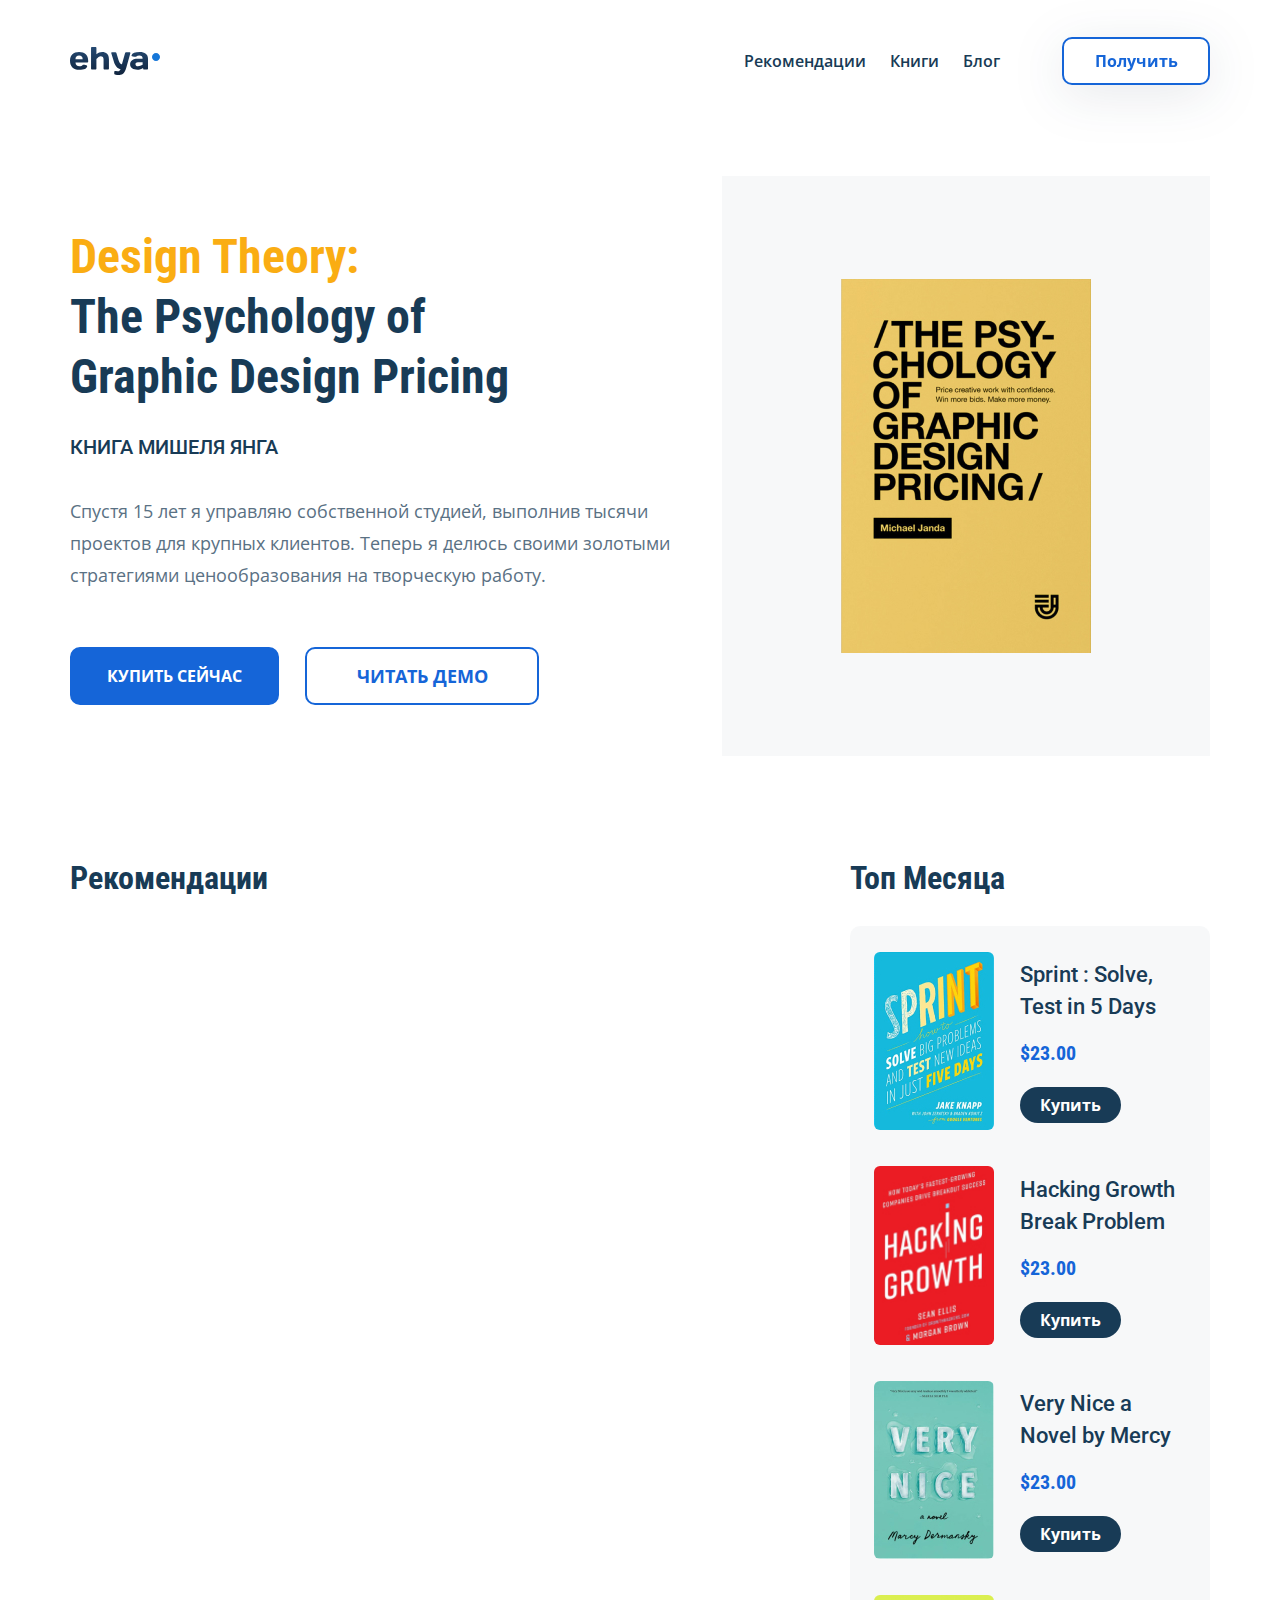
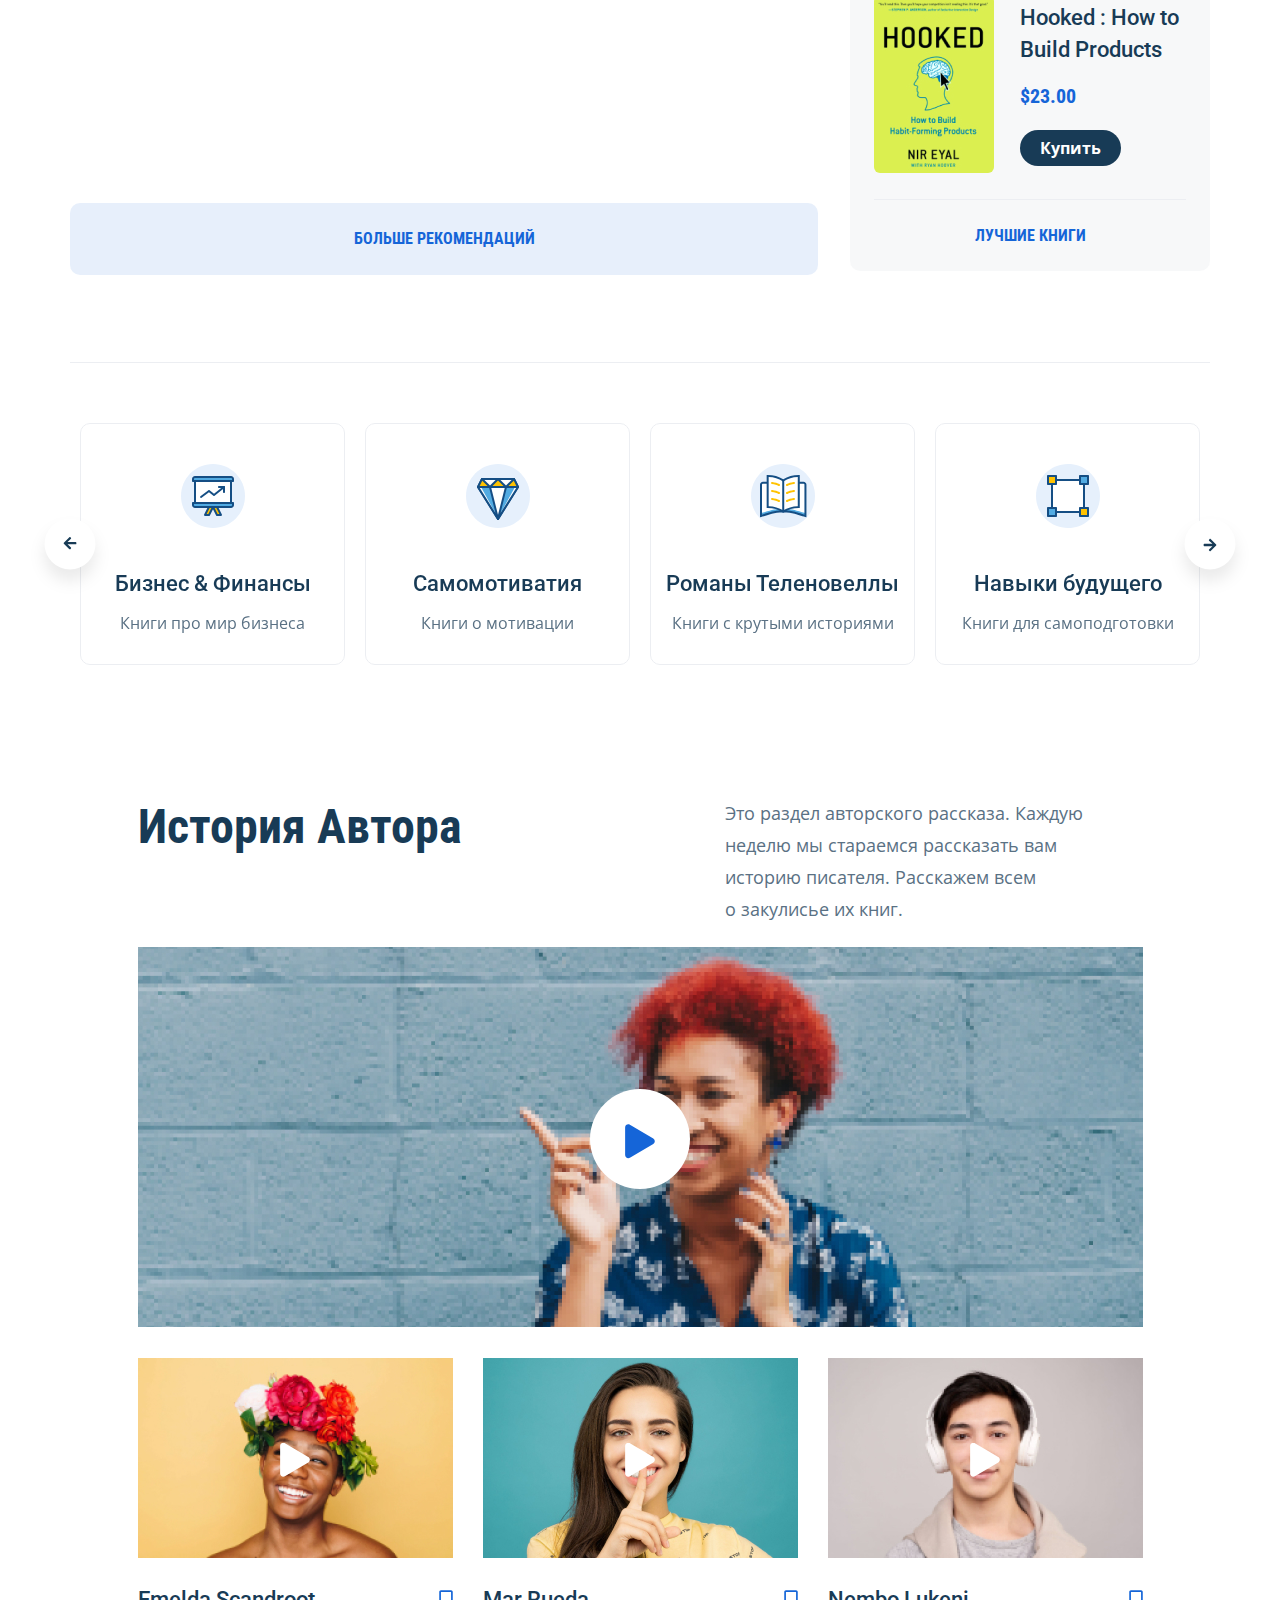
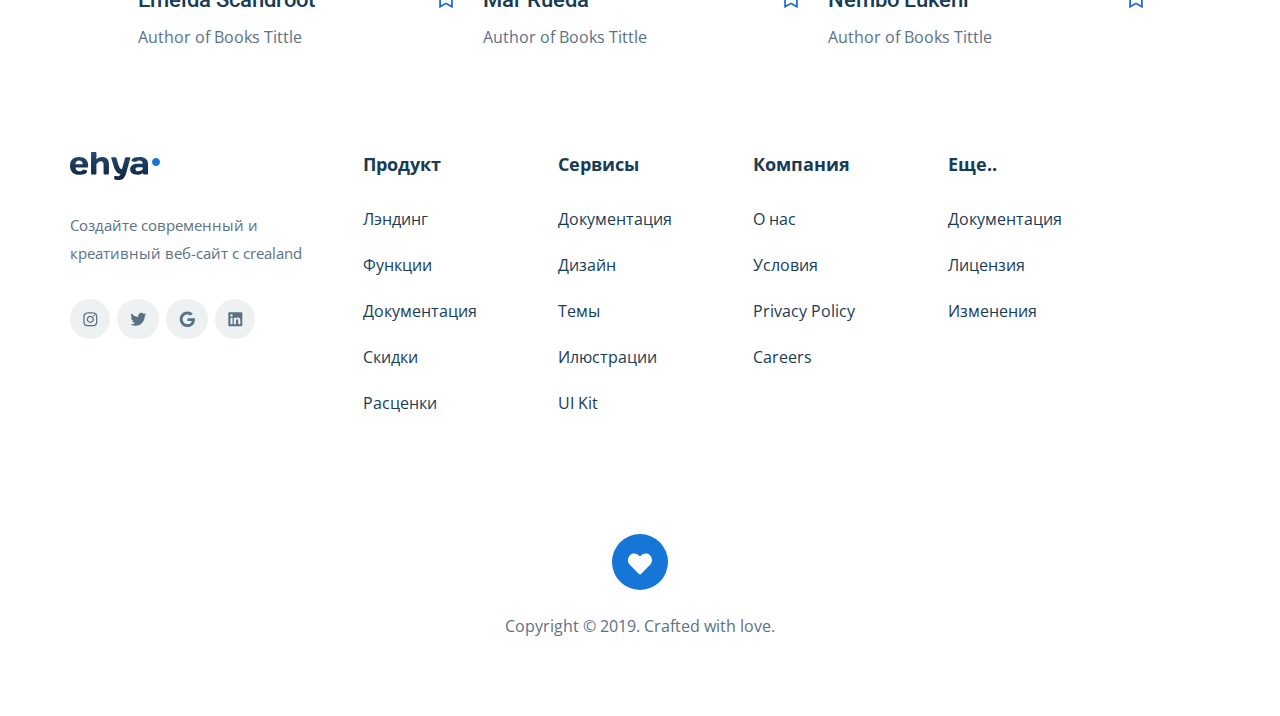
==== commit 2ecd46bc: "create: reviews section (slider)" ====
--- a/index.html
+++ b/index.html
@@ -388,103 +388,97 @@
     <div class="reviews">
       <div class="container reviews__container">
         <hr class="reviews__hr" />
-        <!-- Слайдер Swiperjs. Для больших экранов -->
-        <div class="swiper-container reviews-slider reviews-slider--desktop">
+        <!-- Слайдер Swiperjs -->
+        <div class="swiper-container reviews-slider">
           <div class="swiper-wrapper reviews-slider-wrapper">
             <div class="swiper-slide">
-              <div class="reviews-slider__item">
-                <div class="reviews-slide-wrapper">
+              <div class="reviews-slide-cover">
+                <div class="reviews-slider__item">
                   <img src="img/icon-chart.svg" alt="Бизнес и Финансы" class="reviews-slider__image" />
                   <h3 class="reviews-slider__title">Бизнес & Финансы</h3>
                   <p class="reviews-slider__text">Книги про мир бизнеса</p>
                 </div>
-                <!-- /.reviews-slide-wrapper -->
-              </div>
-              <!-- /.reviews-slider__item -->
-            </div>
-            <!-- /.swiper-slide -->
-            <div class="swiper-slide">
-              <div class="reviews-slider__item">
-                <div class="reviews-slide-wrapper">
+                <!-- /.reviews-slider__item -->
+                <div class="reviews-slider__item">
                   <img src="img/icon-diamond.svg" alt="Самомотиватия" class="reviews-slider__image" />
                   <h3 class="reviews-slider__title">Самомотиватия</h3>
                   <p class="reviews-slider__text">Книги о мотивации</p>
                 </div>
-                <!-- /.reviews-slide-wrapper -->
-              </div>
-              <!-- /.reviews-slider__item -->
-            </div>
-            <!-- /.swiper-slide -->
-            <div class="swiper-slide">
-              <div class="reviews-slider__item">
-                <div class="reviews-slide-wrapper">
+                <!-- /.reviews-slider__item -->
+                <div class="reviews-slider__item">
                   <img src="img/icon-book.svg" alt="Романы Теленовеллы" class="reviews-slider__image" />
                   <h3 class="reviews-slider__title">Романы Теленовеллы</h3>
                   <p class="reviews-slider__text">Книги с крутыми историями</p>
                 </div>
-                <!-- /.reviews-slide-wrapper -->
-              </div>
-              <!-- /.reviews-slider__item -->
-            </div>
-            <!-- /.swiper-slide -->
-            <div class="swiper-slide">
-              <div class="reviews-slider__item">
-                <div class="reviews-slide-wrapper">
+                <!-- /.reviews-slider__item -->
+                <div class="reviews-slider__item">
                   <img src="img/icon-scheme.svg" alt="Навыки будущего" class="reviews-slider__image" />
                   <h3 class="reviews-slider__title">Навыки будущего</h3>
                   <p class="reviews-slider__text">Книги для самоподготовки</p>
                 </div>
-                <!-- /.reviews-slide-wrapper -->
-              </div>
-              <!-- /.reviews-slider__item -->
+                <!-- /.reviews-slider__item -->
+              </div>
+              <!-- /.reviews-slide-cover -->
             </div>
             <!-- /.swiper-slide -->
             <div class="swiper-slide">
-              <div class="reviews-slider__item">
-                <div class="reviews-slide-wrapper">
+              <div class="reviews-slide-cover">
+                <div class="reviews-slider__item">
                   <img src="img/icon-chart.svg" alt="Бизнес и Финансы" class="reviews-slider__image" />
                   <h3 class="reviews-slider__title">Бизнес & Финансы</h3>
                   <p class="reviews-slider__text">Книги про мир бизнеса</p>
                 </div>
-                <!-- /.reviews-slide-wrapper -->
-              </div>
-              <!-- /.reviews-slider__item -->
-            </div>
-            <!-- /.swiper-slide -->
-            <div class="swiper-slide">
-              <div class="reviews-slider__item">
-                <div class="reviews-slide-wrapper">
+                <!-- /.reviews-slider__item -->
+                <div class="reviews-slider__item">
                   <img src="img/icon-diamond.svg" alt="Самомотиватия" class="reviews-slider__image" />
                   <h3 class="reviews-slider__title">Самомотиватия</h3>
                   <p class="reviews-slider__text">Книги о мотивации</p>
                 </div>
-                <!-- /.reviews-slide-wrapper -->
-              </div>
-              <!-- /.reviews-slider__item -->
-            </div>
-            <!-- /.swiper-slide -->
-            <div class="swiper-slide">
-              <div class="reviews-slider__item">
-                <div class="reviews-slide-wrapper">
+                <!-- /.reviews-slider__item -->
+                <div class="reviews-slider__item">
                   <img src="img/icon-book.svg" alt="Романы Теленовеллы" class="reviews-slider__image" />
                   <h3 class="reviews-slider__title">Романы Теленовеллы</h3>
                   <p class="reviews-slider__text">Книги с крутыми историями</p>
                 </div>
-                <!-- /.reviews-slide-wrapper -->
-              </div>
-              <!-- /.reviews-slider__item -->
-            </div>
-            <!-- /.swiper-slide -->
-            <div class="swiper-slide">
-              <div class="reviews-slider__item">
-                <div class="reviews-slide-wrapper">
+                <!-- /.reviews-slider__item -->
+                <div class="reviews-slider__item">
                   <img src="img/icon-scheme.svg" alt="Навыки будущего" class="reviews-slider__image" />
                   <h3 class="reviews-slider__title">Навыки будущего</h3>
                   <p class="reviews-slider__text">Книги для самоподготовки</p>
                 </div>
-                <!-- /.reviews-slide-wrapper -->
-              </div>
-              <!-- /.reviews-slider__item -->
+                <!-- /.reviews-slider__item -->
+              </div>
+              <!-- /.reviews-slide-cover -->
+            </div>
+            <!-- /.swiper-slide -->
+            <div class="swiper-slide">
+              <div class="reviews-slide-cover">
+                <div class="reviews-slider__item">
+                  <img src="img/icon-chart.svg" alt="Бизнес и Финансы" class="reviews-slider__image" />
+                  <h3 class="reviews-slider__title">Бизнес & Финансы</h3>
+                  <p class="reviews-slider__text">Книги про мир бизнеса</p>
+                </div>
+                <!-- /.reviews-slider__item -->
+                <div class="reviews-slider__item">
+                  <img src="img/icon-diamond.svg" alt="Самомотиватия" class="reviews-slider__image" />
+                  <h3 class="reviews-slider__title">Самомотиватия</h3>
+                  <p class="reviews-slider__text">Книги о мотивации</p>
+                </div>
+                <!-- /.reviews-slider__item -->
+                <div class="reviews-slider__item">
+                  <img src="img/icon-book.svg" alt="Романы Теленовеллы" class="reviews-slider__image" />
+                  <h3 class="reviews-slider__title">Романы Теленовеллы</h3>
+                  <p class="reviews-slider__text">Книги с крутыми историями</p>
+                </div>
+                <!-- /.reviews-slider__item -->
+                <div class="reviews-slider__item">
+                  <img src="img/icon-scheme.svg" alt="Навыки будущего" class="reviews-slider__image" />
+                  <h3 class="reviews-slider__title">Навыки будущего</h3>
+                  <p class="reviews-slider__text">Книги для самоподготовки</p>
+                </div>
+                <!-- /.reviews-slider__item -->
+              </div>
+              <!-- /.reviews-slide-cover -->
             </div>
             <!-- /.swiper-slide -->
           </div>
@@ -503,95 +497,6 @@
             id="reviews-slider__button--next"
           ></button>
         </div>
-        <!-- Слайдер Swiperjs. Для маленьких экранов -->
-        <div class="swiper-container reviews-slider reviews-slider--mobile">
-          <div class="swiper-wrapper reviews-slider-wrapper">
-            <div class="swiper-slide">
-              <div class="reviews-slider__item">
-                <div class="reviews-slide-wrapper">
-                  <img src="img/icon-chart.svg" alt="Бизнес и Финансы" class="reviews-slider__image" />
-                  <h3 class="reviews-slider__title">Бизнес & Финансы</h3>
-                  <p class="reviews-slider__text">Книги про мир бизнеса</p>
-                </div>
-                <!-- /.reviews-slide-wrapper -->
-              </div>
-              <!-- /.reviews-slider__item -->
-              <div class="reviews-slider__item">
-                <div class="reviews-slide-wrapper">
-                  <img src="img/icon-diamond.svg" alt="Самомотиватия" class="reviews-slider__image" />
-                  <h3 class="reviews-slider__title">Самомотиватия</h3>
-                  <p class="reviews-slider__text">Книги о мотивации</p>
-                </div>
-                <!-- /.reviews-slide-wrapper -->
-              </div>
-              <!-- /.reviews-slider__item -->
-              <div class="reviews-slider__item">
-                <div class="reviews-slide-wrapper">
-                  <img src="img/icon-book.svg" alt="Романы Теленовеллы" class="reviews-slider__image" />
-                  <h3 class="reviews-slider__title">Романы Теленовеллы</h3>
-                  <p class="reviews-slider__text">Книги с крутыми историями</p>
-                </div>
-                <!-- /.reviews-slide-wrapper -->
-              </div>
-              <!-- /.reviews-slider__item -->
-              <div class="reviews-slider__item">
-                <div class="reviews-slide-wrapper">
-                  <img src="img/icon-scheme.svg" alt="Навыки будущего" class="reviews-slider__image" />
-                  <h3 class="reviews-slider__title">Навыки будущего</h3>
-                  <p class="reviews-slider__text">Книги для самоподготовки</p>
-                </div>
-                <!-- /.reviews-slide-wrapper -->
-              </div>
-              <!-- /.reviews-slider__item -->
-            </div>
-            <!-- /.swiper-slide -->
-            <div class="swiper-slide">
-              <div class="reviews-slider__item">
-                <div class="reviews-slide-wrapper">
-                  <img src="img/icon-chart.svg" alt="Бизнес и Финансы" class="reviews-slider__image" />
-                  <h3 class="reviews-slider__title">Бизнес & Финансы</h3>
-                  <p class="reviews-slider__text">Книги про мир бизнеса</p>
-                </div>
-                <!-- /.reviews-slide-wrapper -->
-              </div>
-              <!-- /.reviews-slider__item -->
-              <div class="reviews-slider__item">
-                <div class="reviews-slide-wrapper">
-                  <img src="img/icon-diamond.svg" alt="Самомотиватия" class="reviews-slider__image" />
-                  <h3 class="reviews-slider__title">Самомотиватия</h3>
-                  <p class="reviews-slider__text">Книги о мотивации</p>
-                </div>
-                <!-- /.reviews-slide-wrapper -->
-              </div>
-              <!-- /.reviews-slider__item -->
-              <div class="reviews-slider__item">
-                <div class="reviews-slide-wrapper">
-                  <img src="img/icon-book.svg" alt="Романы Теленовеллы" class="reviews-slider__image" />
-                  <h3 class="reviews-slider__title">Романы Теленовеллы</h3>
-                  <p class="reviews-slider__text">Книги с крутыми историями</p>
-                </div>
-                <!-- /.reviews-slide-wrapper -->
-              </div>
-              <!-- /.reviews-slider__item -->
-              <div class="reviews-slider__item">
-                <div class="reviews-slide-wrapper">
-                  <img src="img/icon-scheme.svg" alt="Навыки будущего" class="reviews-slider__image" />
-                  <h3 class="reviews-slider__title">Навыки будущего</h3>
-                  <p class="reviews-slider__text">Книги для самоподготовки</p>
-                </div>
-                <!-- /.reviews-slide-wrapper -->
-              </div>
-              <!-- /.reviews-slider__item -->
-            </div>
-            <!-- /.swiper-slide -->
-          </div>
-          <!-- /.swiper-wrapper -->
-
-          <!-- navigation buttons -->
-          <button class="reviews-slider__button reviews-slider__button--prev"></button>
-          <button class="reviews-slider__button reviews-slider__button--next"></button>
-        </div>
-        <!-- /.reviews-slider -->
       </div>
       <!-- /.container -->
     </div>
--- a/css/style.css
+++ b/css/style.css
@@ -1,2 +1,2 @@
-*{box-sizing:border-box}body{font-family:'Open Sans', sans-serif;background-color:#fff;color:#5A7184}.container{max-width:1140px;margin:auto}img{max-width:100%}.button{border:none;border-radius:10px;overflow:hidden;cursor:pointer}.input{outline-style:none}.textarea{outline-style:none}.message{resize:none}.logo{font-size:0}.hover-opacity:hover{opacity:0.8}.hover-primary:hover{color:#1565D8}.hover-light:hover{color:#1565D8}.ml-24{margin-left:24px !important}/*! normalize.css v8.0.1 | MIT License | github.com/necolas/normalize.css */html{line-height:1.15;-webkit-text-size-adjust:100%}body{margin:0}main{display:block}h1{font-size:2em;margin:0.67em 0}hr{box-sizing:content-box;height:0;overflow:visible}pre{font-family:monospace, monospace;font-size:1em}a{background-color:transparent}abbr[title]{border-bottom:none;text-decoration:underline;text-decoration:underline dotted}b,strong{font-weight:bolder}code,kbd,samp{font-family:monospace, monospace;font-size:1em}small{font-size:80%}sub,sup{font-size:75%;line-height:0;position:relative;vertical-align:baseline}sub{bottom:-0.25em}sup{top:-0.5em}img{border-style:none}button,input,optgroup,select,textarea{font-family:inherit;font-size:100%;line-height:1.15;margin:0}button,input{overflow:visible}button,select{text-transform:none}button,[type="button"],[type="reset"],[type="submit"]{-webkit-appearance:button}button::-moz-focus-inner,[type="button"]::-moz-focus-inner,[type="reset"]::-moz-focus-inner,[type="submit"]::-moz-focus-inner{border-style:none;padding:0}button:-moz-focusring,[type="button"]:-moz-focusring,[type="reset"]:-moz-focusring,[type="submit"]:-moz-focusring{outline:1px dotted ButtonText}fieldset{padding:0.35em 0.75em 0.625em}legend{box-sizing:border-box;color:inherit;display:table;max-width:100%;padding:0;white-space:normal}progress{vertical-align:baseline}textarea{overflow:auto}[type="checkbox"],[type="radio"]{box-sizing:border-box;padding:0}[type="number"]::-webkit-inner-spin-button,[type="number"]::-webkit-outer-spin-button{height:auto}[type="search"]{-webkit-appearance:textfield;outline-offset:-2px}[type="search"]::-webkit-search-decoration{-webkit-appearance:none}::-webkit-file-upload-button{-webkit-appearance:button;font:inherit}details{display:block}summary{display:list-item}template{display:none}[hidden]{display:none}.navbar{background-color:#fff}.navbar-top{display:flex;align-items:center;justify-content:space-between;padding-top:37px;padding-bottom:26px}.navbar-top-menu{display:flex;align-items:center;justify-content:space-between;max-width:340px;margin:0 62px 0 auto;padding:0;list-style-type:none;color:#183B56}.navbar-top__menu-button{display:none}.navbar-top-menu__item,.navbar-bottom-menu__item{color:#183B56}.navbar-top-menu__item:hover,.navbar-bottom-menu__item:hover{color:#1565D8}.navbar-top-menu__link,.navbar-bottom-menu__link{color:inherit;text-decoration:none;font-size:16px;font-weight:600;line-height:22px}.navbar-bottom{display:none}.navbar-bottom-menu{list-style-type:none;margin:0;padding:30px 0;display:flex;align-items:center;justify-content:space-between;color:#183B56}.navbar__logo{width:90px;animation-name:navbar__logo;animation-duration:3s;animation-iteration-count:1;animation-timing-function:ease-in-out}.navbar__button{width:148px;min-height:48px;padding:11px;border:2px solid #1565D8;background-color:#fff;color:#1565D8;font-size:16px;font-weight:700;line-height:22px;filter:drop-shadow(0 10px 25px rgba(21,37,72,0.1))}.navbar__button:hover{background-color:rgba(21,101,216,0.2);color:#0a54bb}@keyframes navbar__logo{0%{opacity:0}100%{opacity:1}}.hero{padding:65px 0 50px 0}.hero-wrapper{display:flex;justify-content:space-between;align-items:center}.hero__title{margin:0;color:#183B56;font-family:'Roboto Condensed', sans-serif;font-size:48px;font-weight:700;line-height:60px}.hero-title__strong{color:#FAAD13}.hero__subtitle{margin:28px 0 0 0;color:#183B56;font-family:'Roboto', sans-serif;font-size:20px;font-weight:500;line-height:24px}.hero__text{margin:36px 0 0 0;font-size:18px;font-weight:400;line-height:32px}.hero__button{width:209px;min-height:58px;padding:16px;border:2px solid #1565D8;background-color:#1565D8;color:#fff;font-size:16px;font-weight:700;line-height:22px}.hero__button:hover{background-color:#0a54bb}.hero__button-wrapper{display:flex;padding:56px 0 0 0}.hero__navigation{margin-left:26px}.hero__book{margin:0 0 0 16px}.hero-book-wrapper{display:flex;justify-content:center;align-items:center;width:488px;min-height:580px;background-color:rgba(179,186,197,0.1)}.navigation-button{width:234px;height:58px;padding:0;border:2px solid #1565D8;background-color:#fff;color:#1565D8;font-size:18px;font-weight:700;line-height:25px}.navigation-button:hover{background-color:rgba(21,101,216,0.2);color:#0a54bb}.navigation-wrapper{display:table;width:100%;height:100%}.navigation-link{display:table-cell;vertical-align:middle;text-align:center;text-decoration:none;color:inherit}.grid{padding:52px 0 40px 0}.grid__title{margin:0;color:#183B56;font-family:'Roboto Condensed', sans-serif;font-size:32px;font-weight:700;line-height:40px}.grid-wrapper{display:flex;justify-content:space-between}.card__info{display:flex;flex-direction:column;align-items:flex-start}.card__title{margin:0;color:#183B56;font-family:'Roboto', sans-serif;font-size:22px;font-weight:500;line-height:32px}.card__genre{margin-top:16px;color:#183B56;font-size:16px;font-weight:400;line-height:22px}.card__price{color:#1565D8;font-family:'Roboto Condensed', sans-serif;font-size:20px;font-weight:700;line-height:24px}.card__buy{display:flex;align-items:center;margin-top:24px}.card__button{width:101px;min-height:36px;padding:7px 20px;border-radius:18px;background-color:#183B56;color:#fff;font-size:16px;font-weight:700;line-height:22px}.card__button:hover{opacity:0.8}.card__like{margin-left:21px}.card__like:hover{opacity:0.8}.recommendations-wrapper{display:flex;justify-content:space-between;flex-wrap:wrap}.recommendations__wrapper{width:748px;margin-top:28px}.recommendations__card{display:flex;justify-content:space-between;align-items:center;width:358px;min-height:260px;margin-bottom:32px;padding:11px;border:1px solid #ECEEF2;border-radius:10px}.recommendations__card-5,.recommendations__card-6{margin-bottom:0}.recommendations__image{width:160px;border-radius:10px}.recommendations__info{width:154px}.recommendations__price{margin-top:24px}.recommendations__nav-button{width:100%;min-height:72px;margin-top:27px;border:none;background-color:rgba(21,101,216,0.1);color:#1565D8;font-family:'Roboto Condensed', sans-serif;font-size:16px;font-weight:700;line-height:20px;text-transform:uppercase}.recommendations__nav-button:hover{background-color:rgba(21,101,216,0.2);color:#0a54bb}.top-wrapper{display:flex;flex-direction:column;align-items:center;border-radius:10px;background-color:rgba(179,186,197,0.1)}.top__wrapper{width:360px;margin-top:28px;padding-top:8px}.top__card{display:flex;justify-content:space-between;align-items:center;width:360px;min-height:214px;padding:18px 24px;border-radius:10px}.top__image{width:120px;border-radius:6px}.top__info{width:166px}.top__price{margin-top:18px}.top__button{margin-top:22px}.top__hr{width:312px;height:1px;margin:8px 0 0 0;border:none;background-color:#ECEEF2}.top__nav-button{width:100%;height:71px;border:none;background-color:transparent;color:#1565D8;font-family:'Roboto Condensed', sans-serif;font-size:16px;font-weight:700;line-height:20px}.top__nav-button:hover{background-color:rgba(179,186,197,0.2);color:#0a54bb}.reviews{display:none;padding:39px 0 0 0}.reviews__hr{width:100%;height:1px;margin:8px 0 0 0;border:none;background-color:#ECEEF2}.reviews-slide-wrapper{display:flex;flex-direction:column;align-items:center}.reviews-slider--mobile{display:none}.reviews-slider-wrapper{display:flex}.reviews-slider-wrapper--mobile{display:none}.reviews-slider__item{width:265px;min-height:242px;margin:60px auto 0;padding:40px 15px 30px;border:1px solid #ECEEF2;border-radius:10px}.reviews-slider__image{width:64px;height:64px}.reviews-slider__title{margin-top:40px;margin-bottom:12px;text-align:center;color:#183B56;font-family:'Roboto', sans-serif;font-size:22px;font-weight:500;line-height:32px}.reviews-slider__text{text-align:center;color:#5A7184;font-size:16px;font-weight:400;line-height:22px;margin:0 auto}.reviews-slider__buttons{position:relative;top:-190px;width:1140px;height:80px;margin:0 auto}.reviews-slider__button{width:80px;height:80px;position:absolute;top:50%;background-repeat:no-repeat;background-size:100%;background-position:center;border:none;background-color:transparent;cursor:pointer;z-index:99}.reviews-slider__button--prev{background-image:url(../img/arrow-prev-primary.svg);left:0;transform:translateX(-50%)}.reviews-slider__button--prev--hidden{display:none}.reviews-slider__button--next{background-image:url(../img/arrow-next-primary.svg);right:0;transform:translateX(50%)}.reviews-slider__button--next--hidden{display:none}.history{padding:52px 0 50px}.history__container{max-width:1005px}.history-text-wrapper{display:flex;justify-content:space-between;align-items:flex-start}.history__title{width:450px;margin:0;color:#183B56;font-family:'Roboto Condensed', sans-serif;font-size:48px;font-weight:700;line-height:60px}.history__text{width:382px;margin:0 36px 0 0;color:#5A7184;font-size:18px;font-weight:400;line-height:32px}.history-video-wrapper{display:flex;justify-content:space-between;flex-wrap:wrap;width:100%}.history-video__info{display:flex;justify-content:space-between;align-items:flex-start;flex-wrap:wrap;width:100%;margin-top:22px}.history-video__title{margin:0;color:#183B56;font-family:'Roboto', sans-serif;font-size:22px;font-weight:500;line-height:32px}.history-video__text{flex-basis:100%;margin:10px 0 0;font-size:16px;font-weight:400;line-height:22px}.history-video__icon{margin-top:6px}.history__video{width:315px;margin-top:28px}.history__video:first-child{flex-basis:100%;margin-top:22px}.history-images{position:relative}.history-images__item{width:100%}.history-images__icon{width:30px;position:absolute;top:50%;left:50%;transform:translate(-50%, -50%)}.history-images__icon-1{width:100px}.footer{padding-bottom:80px}.footer-wrapper{display:flex;padding:54px 0 96px}.footer__logo-icons{width:263px}.footer__text{margin:28px 0 0;color:#5A7184;font-size:15px;font-weight:400;line-height:28px}.footer__social-links{display:flex;justify-content:space-between;width:185px;margin-top:32px}.footer__list{width:165px;margin-left:30px}.footer__title{color:#183B56;font-size:18px;font-weight:700;line-height:25px;margin:0 0 31px}.footer__ul{padding:0;margin:0;list-style:none}.footer__item{margin-bottom:24px;color:#183B56;font-size:16px;font-weight:400;line-height:22px}.footer__link{text-decoration:none;color:inherit}.footer__copyright{display:flex;flex-direction:column;align-items:center}.footer-copyright__text{margin-top:24px}.modal__overlay{position:fixed;top:0;right:0;bottom:0;left:0;background-color:rgba(0,143,223,0.39);z-index:100;visibility:hidden;opacity:0;transition:opacity 0.2s}.modal__overlay--visible{visibility:visible;opacity:1}.modal__dialog{position:fixed;top:50%;left:50%;transform:translate(-50%, -50%);padding:33px 88px;max-width:478px;max-height:100%;overflow:auto;border-radius:10px;background-color:#fff;color:#183B56;font-size:14px;font-weight:400;line-height:20px;z-index:101;visibility:hidden;opacity:0;transition:opacity 0.2s}.modal__dialog--visible{visibility:visible;opacity:1}.modal__form{display:flex;justify-content:space-between;align-items:center;flex-wrap:wrap}.modal__close{position:absolute;top:17px;right:18px;text-decoration:none;cursor:pointer}.modal__title{margin:0;color:#183B56;font-family:'Roboto', sans-serif;font-size:20px;font-weight:500;line-height:24px;text-transform:uppercase;text-align:center}.modal__input{width:100%;margin-top:15px;padding:10px;border:2px solid #1565D8;border-radius:10px}.modal__message{width:100%;min-height:123px;margin-top:15px;padding:10px;border:2px solid #1565D8;border-radius:10px}.modal__button{width:148px;min-height:48px;margin-top:15px;padding:11px;border:2px solid #1565D8;background-color:#fff;color:#1565D8;font-family:'Roboto Condensed', sans-serif;font-size:16px;font-weight:700;line-height:22px}.modal__button:hover{background-color:rgba(21,101,216,0.2);color:#0a54bb}.modal__info{margin-top:15px;font-size:14px;font-weight:400;line-height:20px;color:#5A7184}@media (max-width: 1240px){.container,.reviews-slider__buttons{max-width:960px}.hero__button-wrapper{flex-direction:column;align-items:center}.hero__navigation{margin:18px 0 0 0}.navigation-button{width:209px}.grid-wrapper{flex-direction:column;justify-content:flex-start;align-items:center}.top{padding-top:60px}.top-wrapper{flex-direction:row;justify-content:space-between;flex-wrap:wrap;width:748px}.top__hr{width:700px;margin:8px auto 0 auto}.reviews-slider__item{width:220px;min-height:296px}.reviews-slider__buttons{top:-220px}.history__container{max-width:860px}.history__video{width:268px}.footer-wrapper{justify-content:space-between}.footer__logo-icons{width:256px}.footer__list{width:150px;margin-left:0}}@media (max-width: 1060px){.container,.unpublished-wrapper,.publishers-wrapper{max-width:720px}.navbar-top-menu__item:hover,.navbar-bottom-menu__item:hover{color:#183B56}.logo__image{animation:none}.hover-opacity:hover{opacity:1}.hover-primary:hover{color:#183B56}.navbar__button:hover{background-color:#fff;color:#1565D8}.navigation-button{width:234px}.navigation-button:hover{background-color:#fff;color:#1565D8}.modal__dialog{max-width:420px;padding-left:60px;padding-right:60px}.modal__info{margin-right:15px}.modal__button{margin-top:15px;order:99}.modal__button:hover{background-color:#fff;color:#1565D8}.hero__button:hover{background-color:#1565D8;color:#fff}.hero__button-wrapper{flex-direction:row;align-items:flex-start}.hero-wrapper{flex-direction:column}.hero__title,.hero__subtitle{text-align:center}.hero__book{width:100%;margin:0}.hero-book-wrapper{width:100%;margin-top:56px}.hero__navigation{margin:0 0 0 26px}.recommendations-wrapper{width:100%}.recommendations__card{width:340px}.recommendations__image{width:126px}.recommendations__info{width:166px}.recommendations__nav-button:hover{background-color:rgba(21,101,216,0.1);color:#1565D8}.top-wrapper{width:100%}.top__card{width:340px;min-height:208px}.top__image{width:106px}.top__hr{width:94%}.top__nav-button:hover{background-color:transparent;color:#1565D8}.card__button:hover{opacity:1}.card__like:hover{opacity:1}.reviews__container{max-width:650px}.reviews-slider--desktop{display:none}.reviews-slider__buttons{display:none}.reviews-slider--mobile{display:flex}.reviews-slider-wrapper{flex-wrap:wrap;justify-content:space-between !important}.history__container{max-width:622px}.history__video{width:298px}.history__video:last-child{display:none}.history-text-wrapper{flex-direction:column;justify-content:flex-start}.history__title{width:100%;text-align:center;font-size:32px;line-height:40px}.history__text{width:100%;margin:24px 0 0;font-size:18px;line-height:25px}.footer{padding-bottom:0}.footer-wrapper{flex-wrap:wrap;padding:48px 0 64px}.footer__logo-icons{display:flex;flex-direction:column;align-items:center;flex-basis:100%;order:10;margin-top:32px}.footer__list{width:23%}.footer__title{font-size:16px;line-height:22px}.footer__item{margin-bottom:15px;font-size:14px;line-height:20px}.footer__copyright{display:none}}@media (max-width: 768px){.container,.history__container{max-width:606px;width:92%}body{padding-top:64px}.navbar-top{padding:18px 0}.navbar-top-menu{display:none}.navbar--mobile--fixed{position:fixed;top:0;right:0;left:0;z-index:99}.navbar-bottom{position:fixed;top:64px;right:0;bottom:0;left:0;padding-top:31px;max-height:100%;overflow:auto;background-color:#fff}.navbar-bottom--visible{display:block}.navbar-bottom-menu{flex-direction:column}.navbar-bottom-menu__item{margin-bottom:20px}.navbar__button--mobile--hidden{display:none}.navbar__button--mobile--visible{display:block}.menu-button{display:flex;width:22px;height:18px;padding:0;justify-content:space-between;align-items:center;flex-direction:column;border:none;background-color:#fff;cursor:pointer}.menu-button__line{width:22px;height:2px;background-color:#3A4C66}.modal__dialog{min-width:92%;margin:auto;padding:33px 88px;right:0;left:0;transform:translateY(-50%)}.recommendations__card{flex-direction:column;justify-content:flex-start;align-items:center;width:250px;margin-bottom:26px}.recommendations__image{width:95px}.recommendations__info{align-items:center;width:100%}.recommendations__title{margin-top:24px;text-align:center}.recommendations__nav-button{margin-top:24px}.top__card{width:254px;min-height:190px;padding:18px 15px}.top__image{width:95px}.top__info{width:118px}.top__title{font-size:16px;line-height:24px}.top__genre{font-size:14px;line-height:20px}.top__price{font-size:20px;line-height:24px}.history__video{width:48%;margin-top:20px}.history__title{font-size:32px;line-height:40px}.history__text{font-size:18px;line-height:25px}.history-video__info{margin-top:16px}.history-video__title{font-size:16px;line-height:20px}.history-video__text{margin-top:6px;font-size:12px;line-height:20px}.history-video__icon{margin-top:0}.history-images__icon{width:21px}.history-images__icon-1{width:56px}}@media (max-width: 576px){.container{max-width:462px;width:92%}.modal__dialog{max-width:92%;max-height:92%;padding-left:52px;padding-right:52px}.hero{padding-top:36px;padding-bottom:28px}.hero__title{font-size:32px;line-height:40px}.hero__subtitle{margin-top:24px;font-size:16px;font-weight:400;line-height:24px}.hero__text{margin-top:32px;text-align:center;font-size:16px;line-height:23px}.hero__button{width:176px;min-height:40px;padding:7px}.hero__button-wrapper{flex-direction:column;align-items:center;padding-top:17px}.hero__navigation{margin:15px 0 0 0}.hero-book-wrapper{min-height:332px;margin-top:36px}.hero-book__img{width:144px}.navigation-button{width:176px;height:40px;line-height:22px}.grid{padding:28px 0}.grid__card{width:100%}.grid__title{font-size:28px;line-height:36px;text-align:center}.card__buy{margin-top:20px}.recommendations-wrapper{margin-top:64px}.recommendations__card{display:none;margin-bottom:0;padding:32px 18px}.recommendations__card-1{display:flex}.recommendations__image{margin-top:-56px}.recommendations__title{margin-top:19px}.recommendations__genre{margin-top:12px}.recommendations__price{margin-top:16px}.recommendations__nav-button{min-height:48px}.top{padding-top:56px}.top__card{justify-content:space-around;min-height:178px}.top__info{width:140px}.top__title{font-weight:700}.top__price{margin-top:12px}.top__button{margin-top:14px}.top__hr{margin-top:2px}.top__nav-button{height:60px}.history__title{font-size:28px;line-height:36px}.history__text{margin:24px 0 0}.history__video{margin-top:20px}.history__video:first-child{margin-top:35px}.history-video__info{flex-direction:column;align-items:center}.history-video__text{margin-top:6px}.history-video__icon{margin-top:16px;order:10}.footer__list{width:48%}}@media (max-width: 320px){.container{max-width:280px;width:92%}.modal__dialog{padding-left:38px;padding-right:38px}.card__genre{font-size:14px;line-height:20px}.recommendations-wrapper{margin-top:64px}.recommendations__title{font-size:20px;line-height:24px}.recommendations__price{font-size:16px;line-height:20px}.recommendations__button{width:115px}.recommendations__nav-button{text-transform:none}.top-wrapper{margin-top:36px}.top__card{justify-content:space-between}.top__info{width:120px;margin:0 auto 0 14px}.top__hr{margin-top:22px}}
+*{box-sizing:border-box}body{font-family:'Open Sans', sans-serif;background-color:#fff;color:#5A7184}.container{max-width:1140px;margin:auto}img{max-width:100%}.button{border:none;border-radius:10px;overflow:hidden;cursor:pointer}.input{outline-style:none}.textarea{outline-style:none}.message{resize:none}.logo{font-size:0}.hover-opacity:hover{opacity:0.8}.hover-primary:hover{color:#1565D8}.hover-light:hover{color:#1565D8}.ml-24{margin-left:24px !important}/*! normalize.css v8.0.1 | MIT License | github.com/necolas/normalize.css */html{line-height:1.15;-webkit-text-size-adjust:100%}body{margin:0}main{display:block}h1{font-size:2em;margin:0.67em 0}hr{box-sizing:content-box;height:0;overflow:visible}pre{font-family:monospace, monospace;font-size:1em}a{background-color:transparent}abbr[title]{border-bottom:none;text-decoration:underline;text-decoration:underline dotted}b,strong{font-weight:bolder}code,kbd,samp{font-family:monospace, monospace;font-size:1em}small{font-size:80%}sub,sup{font-size:75%;line-height:0;position:relative;vertical-align:baseline}sub{bottom:-0.25em}sup{top:-0.5em}img{border-style:none}button,input,optgroup,select,textarea{font-family:inherit;font-size:100%;line-height:1.15;margin:0}button,input{overflow:visible}button,select{text-transform:none}button,[type="button"],[type="reset"],[type="submit"]{-webkit-appearance:button}button::-moz-focus-inner,[type="button"]::-moz-focus-inner,[type="reset"]::-moz-focus-inner,[type="submit"]::-moz-focus-inner{border-style:none;padding:0}button:-moz-focusring,[type="button"]:-moz-focusring,[type="reset"]:-moz-focusring,[type="submit"]:-moz-focusring{outline:1px dotted ButtonText}fieldset{padding:0.35em 0.75em 0.625em}legend{box-sizing:border-box;color:inherit;display:table;max-width:100%;padding:0;white-space:normal}progress{vertical-align:baseline}textarea{overflow:auto}[type="checkbox"],[type="radio"]{box-sizing:border-box;padding:0}[type="number"]::-webkit-inner-spin-button,[type="number"]::-webkit-outer-spin-button{height:auto}[type="search"]{-webkit-appearance:textfield;outline-offset:-2px}[type="search"]::-webkit-search-decoration{-webkit-appearance:none}::-webkit-file-upload-button{-webkit-appearance:button;font:inherit}details{display:block}summary{display:list-item}template{display:none}[hidden]{display:none}.navbar{background-color:#fff}.navbar-top{display:flex;align-items:center;justify-content:space-between;padding-top:37px;padding-bottom:26px}.navbar-top-menu{display:flex;align-items:center;justify-content:space-between;max-width:340px;margin:0 62px 0 auto;padding:0;list-style-type:none;color:#183B56}.navbar-top__menu-button{display:none}.navbar-top-menu__item,.navbar-bottom-menu__item{color:#183B56}.navbar-top-menu__item:hover,.navbar-bottom-menu__item:hover{color:#1565D8}.navbar-top-menu__link,.navbar-bottom-menu__link{color:inherit;text-decoration:none;font-size:16px;font-weight:600;line-height:22px}.navbar-bottom{display:none}.navbar-bottom-menu{list-style-type:none;margin:0;padding:30px 0;display:flex;align-items:center;justify-content:space-between;color:#183B56}.navbar__logo{width:90px;animation-name:navbar__logo;animation-duration:3s;animation-iteration-count:1;animation-timing-function:ease-in-out}.navbar__button{width:148px;min-height:48px;padding:11px;border:2px solid #1565D8;background-color:#fff;color:#1565D8;font-size:16px;font-weight:700;line-height:22px;filter:drop-shadow(0 10px 25px rgba(21,37,72,0.1))}.navbar__button:hover{background-color:rgba(21,101,216,0.2);color:#0a54bb}@keyframes navbar__logo{0%{opacity:0}100%{opacity:1}}.hero{padding:65px 0 50px 0}.hero-wrapper{display:flex;justify-content:space-between;align-items:center}.hero__title{margin:0;color:#183B56;font-family:'Roboto Condensed', sans-serif;font-size:48px;font-weight:700;line-height:60px}.hero-title__strong{color:#FAAD13}.hero__subtitle{margin:28px 0 0 0;color:#183B56;font-family:'Roboto', sans-serif;font-size:20px;font-weight:500;line-height:24px}.hero__text{margin:36px 0 0 0;font-size:18px;font-weight:400;line-height:32px}.hero__button{width:209px;min-height:58px;padding:16px;border:2px solid #1565D8;background-color:#1565D8;color:#fff;font-size:16px;font-weight:700;line-height:22px}.hero__button:hover{background-color:#0a54bb}.hero__button-wrapper{display:flex;padding:56px 0 0 0}.hero__navigation{margin-left:26px}.hero__book{margin:0 0 0 16px}.hero-book-wrapper{display:flex;justify-content:center;align-items:center;width:488px;min-height:580px;background-color:rgba(179,186,197,0.1)}.navigation-button{width:234px;height:58px;padding:0;border:2px solid #1565D8;background-color:#fff;color:#1565D8;font-size:18px;font-weight:700;line-height:25px}.navigation-button:hover{background-color:rgba(21,101,216,0.2);color:#0a54bb}.navigation-wrapper{display:table;width:100%;height:100%}.navigation-link{display:table-cell;vertical-align:middle;text-align:center;text-decoration:none;color:inherit}.grid{padding:52px 0 40px 0}.grid__title{margin:0;color:#183B56;font-family:'Roboto Condensed', sans-serif;font-size:32px;font-weight:700;line-height:40px}.grid-wrapper{display:flex;justify-content:space-between}.card__info{display:flex;flex-direction:column;align-items:flex-start}.card__title{margin:0;color:#183B56;font-family:'Roboto', sans-serif;font-size:22px;font-weight:500;line-height:32px}.card__genre{margin-top:16px;color:#183B56;font-size:16px;font-weight:400;line-height:22px}.card__price{color:#1565D8;font-family:'Roboto Condensed', sans-serif;font-size:20px;font-weight:700;line-height:24px}.card__buy{display:flex;align-items:center;margin-top:24px}.card__button{width:101px;min-height:36px;padding:7px 20px;border-radius:18px;background-color:#183B56;color:#fff;font-size:16px;font-weight:700;line-height:22px}.card__button:hover{opacity:0.8}.card__like{margin-left:21px}.card__like:hover{opacity:0.8}.recommendations-wrapper{display:flex;justify-content:space-between;flex-wrap:wrap}.recommendations__wrapper{width:748px;margin-top:28px}.recommendations__card{display:flex;justify-content:space-between;align-items:center;width:358px;min-height:260px;margin-bottom:32px;padding:11px;border:1px solid #ECEEF2;border-radius:10px}.recommendations__card-5,.recommendations__card-6{margin-bottom:0}.recommendations__image{width:160px;border-radius:10px}.recommendations__info{width:154px}.recommendations__price{margin-top:24px}.recommendations__nav-button{width:100%;min-height:72px;margin-top:27px;border:none;background-color:rgba(21,101,216,0.1);color:#1565D8;font-family:'Roboto Condensed', sans-serif;font-size:16px;font-weight:700;line-height:20px;text-transform:uppercase}.recommendations__nav-button:hover{background-color:rgba(21,101,216,0.2);color:#0a54bb}.top-wrapper{display:flex;flex-direction:column;align-items:center;border-radius:10px;background-color:rgba(179,186,197,0.1)}.top__wrapper{width:360px;margin-top:28px;padding-top:8px}.top__card{display:flex;justify-content:space-between;align-items:center;width:360px;min-height:214px;padding:18px 24px;border-radius:10px}.top__image{width:120px;border-radius:6px}.top__info{width:166px}.top__price{margin-top:18px}.top__button{margin-top:22px}.top__hr{width:312px;height:1px;margin:8px 0 0 0;border:none;background-color:#ECEEF2}.top__nav-button{width:100%;height:71px;border:none;background-color:transparent;color:#1565D8;font-family:'Roboto Condensed', sans-serif;font-size:16px;font-weight:700;line-height:20px}.top__nav-button:hover{background-color:rgba(179,186,197,0.2);color:#0a54bb}.reviews{padding:39px 0 0 0}.reviews__hr{width:100%;height:1px;margin:8px 0 0 0;border:none;background-color:#ECEEF2}.reviews-slide-cover{display:flex}.reviews-slider__item{display:flex;flex-direction:column;align-items:center;width:265px;min-height:242px;margin:60px auto 0;padding:40px 15px 30px;border:1px solid #ECEEF2;border-radius:10px}.reviews-slider__image{width:64px}.reviews-slider__title{margin-top:40px;margin-bottom:12px;text-align:center;color:#183B56;font-family:'Roboto', sans-serif;font-size:22px;font-weight:500;line-height:32px}.reviews-slider__text{text-align:center;color:#5A7184;font-size:16px;font-weight:400;line-height:22px;margin:0 auto}.reviews-slider__buttons{position:relative;top:-190px;width:1140px;height:80px;margin:0 auto}.reviews-slider__button{width:80px;height:80px;position:absolute;top:50%;background-repeat:no-repeat;background-size:100%;background-position:center;border:none;background-color:transparent;cursor:pointer;z-index:99}.reviews-slider__button--prev{background-image:url(../img/arrow-prev-primary.svg);left:0;transform:translateX(-50%)}.reviews-slider__button--prev--hidden{opacity:0}.reviews-slider__button--next{background-image:url(../img/arrow-next-primary.svg);right:0;transform:translateX(50%)}.reviews-slider__button--next--hidden{opacity:0}.history{padding:52px 0 50px}.history__container{max-width:1005px}.history-text-wrapper{display:flex;justify-content:space-between;align-items:flex-start}.history__title{width:450px;margin:0;color:#183B56;font-family:'Roboto Condensed', sans-serif;font-size:48px;font-weight:700;line-height:60px}.history__text{width:382px;margin:0 36px 0 0;color:#5A7184;font-size:18px;font-weight:400;line-height:32px}.history-video-wrapper{display:flex;justify-content:space-between;flex-wrap:wrap;width:100%}.history-video__info{display:flex;justify-content:space-between;align-items:flex-start;flex-wrap:wrap;width:100%;margin-top:22px}.history-video__title{margin:0;color:#183B56;font-family:'Roboto', sans-serif;font-size:22px;font-weight:500;line-height:32px}.history-video__text{flex-basis:100%;margin:10px 0 0;font-size:16px;font-weight:400;line-height:22px}.history-video__icon{margin-top:6px}.history__video{width:315px;margin-top:28px}.history__video:first-child{flex-basis:100%;margin-top:22px}.history-images{position:relative}.history-images__item{width:100%}.history-images__icon{width:30px;position:absolute;top:50%;left:50%;transform:translate(-50%, -50%)}.history-images__icon-1{width:100px}.footer{padding-bottom:80px}.footer-wrapper{display:flex;padding:54px 0 96px}.footer__logo-icons{width:263px}.footer__text{margin:28px 0 0;color:#5A7184;font-size:15px;font-weight:400;line-height:28px}.footer__social-links{display:flex;justify-content:space-between;width:185px;margin-top:32px}.footer__list{width:165px;margin-left:30px}.footer__title{color:#183B56;font-size:18px;font-weight:700;line-height:25px;margin:0 0 31px}.footer__ul{padding:0;margin:0;list-style:none}.footer__item{margin-bottom:24px;color:#183B56;font-size:16px;font-weight:400;line-height:22px}.footer__link{text-decoration:none;color:inherit}.footer__copyright{display:flex;flex-direction:column;align-items:center}.footer-copyright__text{margin-top:24px}.modal__overlay{position:fixed;top:0;right:0;bottom:0;left:0;background-color:rgba(0,143,223,0.39);z-index:100;visibility:hidden;opacity:0;transition:opacity 0.2s}.modal__overlay--visible{visibility:visible;opacity:1}.modal__dialog{position:fixed;top:50%;left:50%;transform:translate(-50%, -50%);padding:33px 88px;max-width:478px;max-height:100%;overflow:auto;border-radius:10px;background-color:#fff;color:#183B56;font-size:14px;font-weight:400;line-height:20px;z-index:101;visibility:hidden;opacity:0;transition:opacity 0.2s}.modal__dialog--visible{visibility:visible;opacity:1}.modal__form{display:flex;justify-content:space-between;align-items:center;flex-wrap:wrap}.modal__close{position:absolute;top:17px;right:18px;text-decoration:none;cursor:pointer}.modal__title{margin:0;color:#183B56;font-family:'Roboto', sans-serif;font-size:20px;font-weight:500;line-height:24px;text-transform:uppercase;text-align:center}.modal__input{width:100%;margin-top:15px;padding:10px;border:2px solid #1565D8;border-radius:10px}.modal__message{width:100%;min-height:123px;margin-top:15px;padding:10px;border:2px solid #1565D8;border-radius:10px}.modal__button{width:148px;min-height:48px;margin-top:15px;padding:11px;border:2px solid #1565D8;background-color:#fff;color:#1565D8;font-family:'Roboto Condensed', sans-serif;font-size:16px;font-weight:700;line-height:22px}.modal__button:hover{background-color:rgba(21,101,216,0.2);color:#0a54bb}.modal__info{margin-top:15px;font-size:14px;font-weight:400;line-height:20px;color:#5A7184}@media (max-width: 1240px){.container,.reviews-slider__buttons{max-width:960px}.hero__button-wrapper{flex-direction:column;align-items:center}.hero__navigation{margin:18px 0 0 0}.navigation-button{width:209px}.grid-wrapper{flex-direction:column;justify-content:flex-start;align-items:center}.top{padding-top:60px}.top-wrapper{flex-direction:row;justify-content:space-between;flex-wrap:wrap;width:748px}.top__hr{width:700px;margin:8px auto 0 auto}.reviews-slider__item{width:220px;min-height:296px}.reviews-slider__buttons{top:-220px}.history__container{max-width:860px}.history__video{width:268px}.footer-wrapper{justify-content:space-between}.footer__logo-icons{width:256px}.footer__list{width:150px;margin-left:0}body{background-color:#f0deb9}}@media (max-width: 1060px){.container,.unpublished-wrapper,.publishers-wrapper{max-width:720px}.navbar-top-menu__item:hover,.navbar-bottom-menu__item:hover{color:#183B56}.logo__image{animation:none}.hover-opacity:hover{opacity:1}.hover-primary:hover{color:#183B56}.navbar__button:hover{background-color:#fff;color:#1565D8}.navigation-button{width:234px}.navigation-button:hover{background-color:#fff;color:#1565D8}.modal__dialog{max-width:420px;padding-left:60px;padding-right:60px}.modal__info{margin-right:15px}.modal__button{margin-top:15px;order:99}.modal__button:hover{background-color:#fff;color:#1565D8}.hero__button:hover{background-color:#1565D8;color:#fff}.hero__button-wrapper{flex-direction:row;align-items:flex-start}.hero-wrapper{flex-direction:column}.hero__title,.hero__subtitle{text-align:center}.hero__book{width:100%;margin:0}.hero-book-wrapper{width:100%;margin-top:56px}.hero__navigation{margin:0 0 0 26px}.recommendations-wrapper{width:100%}.recommendations__card{width:340px}.recommendations__image{width:126px}.recommendations__info{width:166px}.recommendations__nav-button:hover{background-color:rgba(21,101,216,0.1);color:#1565D8}.top-wrapper{width:100%}.top__card{width:340px;min-height:208px}.top__image{width:106px}.top__hr{width:94%}.top__nav-button:hover{background-color:transparent;color:#1565D8}.card__button:hover{opacity:1}.card__like:hover{opacity:1}.reviews-slide-cover{justify-content:space-between;flex-wrap:wrap;width:564px;margin:42px auto 0}.reviews-slider__item{width:265px;min-height:242px;margin:18px auto 0;padding:40px 15px 30px}.reviews-slider__image{width:64px}.reviews-slider__title{margin-top:40px;margin-bottom:12px;font-family:'Roboto', sans-serif;font-size:22px;font-weight:500;line-height:32px}.reviews-slider__text{font-size:16px;line-height:22px}.reviews-slider__buttons{position:static;display:flex;justify-content:space-between;width:160px;margin-top:38px}.reviews-slider__button{position:static;transform:none}.reviews-slider__button--prev{position:relative;top:0;left:10px}.reviews-slider__button--next{position:relative;top:0;right:10px}.history__container{max-width:622px}.history__video{width:298px}.history__video:last-child{display:none}.history-text-wrapper{flex-direction:column;justify-content:flex-start}.history__title{width:100%;text-align:center;font-size:32px;line-height:40px}.history__text{width:100%;margin:24px 0 0;font-size:18px;line-height:25px}.footer{padding-bottom:0}.footer-wrapper{flex-wrap:wrap;padding:48px 0 64px}.footer__logo-icons{display:flex;flex-direction:column;align-items:center;flex-basis:100%;order:10;margin-top:32px}.footer__list{width:23%}.footer__title{font-size:16px;line-height:22px}.footer__item{margin-bottom:15px;font-size:14px;line-height:20px}.footer__copyright{display:none}body{background-color:#1ab9ac}}@media (max-width: 768px){.container,.history__container{max-width:606px;width:92%}body{padding-top:64px}.navbar-top{padding:18px 0}.navbar-top-menu{display:none}.navbar--mobile--fixed{position:fixed;top:0;right:0;left:0;z-index:99}.navbar-bottom{position:fixed;top:64px;right:0;bottom:0;left:0;padding-top:31px;max-height:100%;overflow:auto;background-color:#fff}.navbar-bottom--visible{display:block}.navbar-bottom-menu{flex-direction:column}.navbar-bottom-menu__item{margin-bottom:20px}.navbar__button--mobile--hidden{display:none}.navbar__button--mobile--visible{display:block}.menu-button{display:flex;width:22px;height:18px;padding:0;justify-content:space-between;align-items:center;flex-direction:column;border:none;background-color:#fff;cursor:pointer}.menu-button__line{width:22px;height:2px;background-color:#3A4C66}.modal__dialog{min-width:92%;margin:auto;padding:33px 88px;right:0;left:0;transform:translateY(-50%)}.recommendations__card{flex-direction:column;justify-content:flex-start;align-items:center;width:250px;margin-bottom:26px}.recommendations__image{width:95px}.recommendations__info{align-items:center;width:100%}.recommendations__title{margin-top:24px;text-align:center}.recommendations__nav-button{margin-top:24px}.top__card{width:254px;min-height:190px;padding:18px 15px}.top__image{width:95px}.top__info{width:118px}.top__title{font-size:16px;line-height:24px}.top__genre{font-size:14px;line-height:20px}.top__price{font-size:20px;line-height:24px}.reviews-slide-cover{width:300px;margin:55px auto 0}.reviews-slider__item{width:140px;min-height:182px;margin:10px auto 0;padding:20px 24px}.reviews-slider__image{width:36px}.reviews-slider__title{margin-top:16px;margin-bottom:10px;font-family:'Roboto Condensed', sans-serif;font-size:16px;font-weight:700;line-height:20px}.reviews-slider__text{font-size:12px;line-height:20px}.reviews-slider__buttons{width:160px;margin-top:38px}.reviews-slider__button{width:68px;height:68px}.reviews-slider__button--prev{position:relative;top:0;left:20px}.reviews-slider__button--next{position:relative;top:0;right:20px}.history__video{width:48%;margin-top:20px}.history__title{font-size:32px;line-height:40px}.history__text{font-size:18px;line-height:25px}.history-video__info{margin-top:16px}.history-video__title{font-size:16px;line-height:20px}.history-video__text{margin-top:6px;font-size:12px;line-height:20px}.history-video__icon{margin-top:0}.history-images__icon{width:21px}.history-images__icon-1{width:56px}body{background-color:#92cf76}}@media (max-width: 576px){.container{max-width:462px;width:92%}.modal__dialog{max-width:92%;max-height:92%;padding-left:52px;padding-right:52px}.hero{padding-top:36px;padding-bottom:28px}.hero__title{font-size:32px;line-height:40px}.hero__subtitle{margin-top:24px;font-size:16px;font-weight:400;line-height:24px}.hero__text{margin-top:32px;text-align:center;font-size:16px;line-height:23px}.hero__button{width:176px;min-height:40px;padding:7px}.hero__button-wrapper{flex-direction:column;align-items:center;padding-top:17px}.hero__navigation{margin:15px 0 0 0}.hero-book-wrapper{min-height:332px;margin-top:36px}.hero-book__img{width:144px}.navigation-button{width:176px;height:40px;line-height:22px}.grid{padding:28px 0}.grid__card{width:100%}.grid__title{font-size:28px;line-height:36px;text-align:center}.card__buy{margin-top:20px}.recommendations-wrapper{margin-top:64px}.recommendations__card{display:none;margin-bottom:0;padding:32px 18px}.recommendations__card-1{display:flex}.recommendations__image{margin-top:-56px}.recommendations__title{margin-top:19px}.recommendations__genre{margin-top:12px}.recommendations__price{margin-top:16px}.recommendations__nav-button{min-height:48px}.top{padding-top:56px}.top__card{justify-content:space-around;min-height:178px}.top__info{width:140px}.top__title{font-weight:700}.top__price{margin-top:12px}.top__button{margin-top:14px}.top__hr{margin-top:2px}.top__nav-button{height:60px}.history__title{font-size:28px;line-height:36px}.history__text{margin:24px 0 0}.history__video{margin-top:20px}.history__video:first-child{margin-top:35px}.history-video__info{flex-direction:column;align-items:center}.history-video__text{margin-top:6px}.history-video__icon{margin-top:16px;order:10}.footer__list{width:48%}body{background-color:#94bff3}}@media (max-width: 320px){.container{max-width:280px;width:92%}.modal__dialog{padding-left:38px;padding-right:38px}.card__genre{font-size:14px;line-height:20px}.recommendations-wrapper{margin-top:64px}.recommendations__title{font-size:20px;line-height:24px}.recommendations__price{font-size:16px;line-height:20px}.recommendations__button{width:115px}.recommendations__nav-button{text-transform:none}.top-wrapper{margin-top:36px}.top__card{justify-content:space-between}.top__info{width:120px;margin:0 auto 0 14px}.top__hr{margin-top:22px}.reviews-slide-cover{width:100%}.reviews-slider__item{width:46%}body{background-color:#6a9755}}
 /*# sourceMappingURL=style.css.map */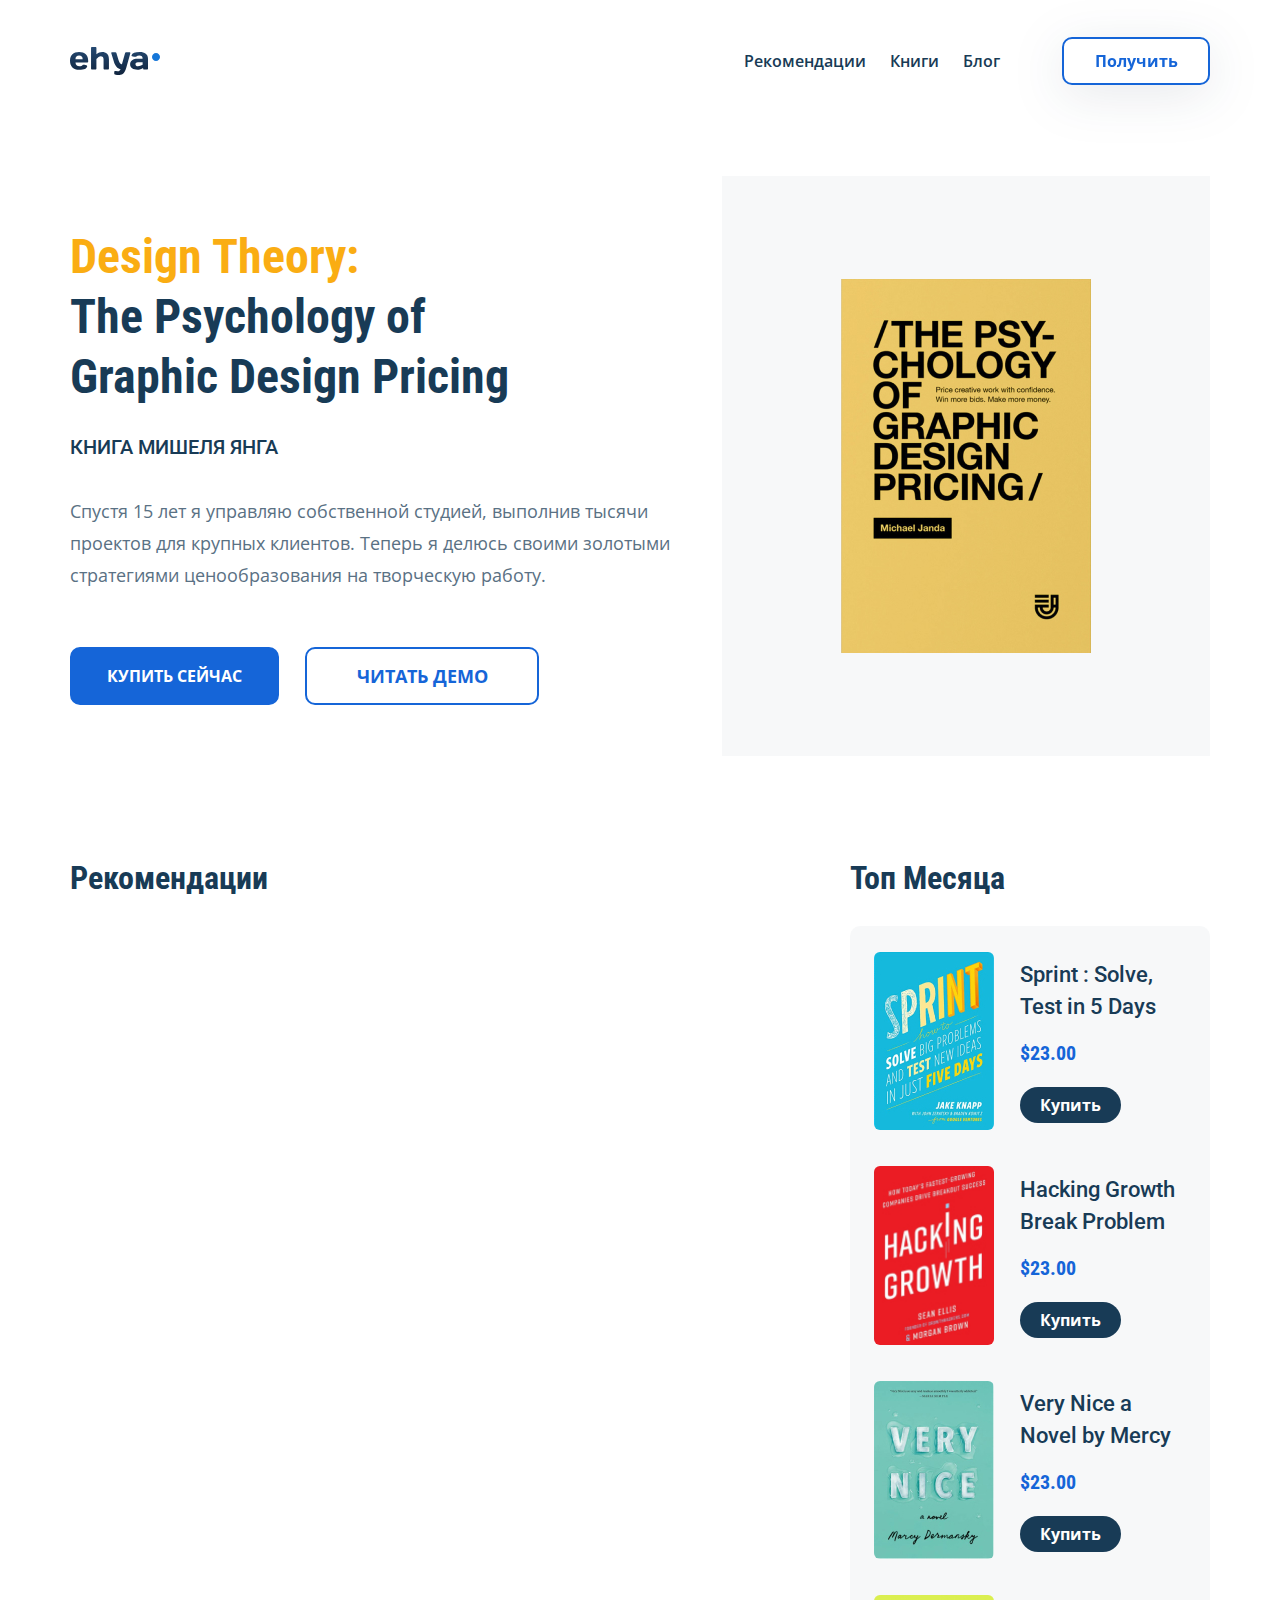
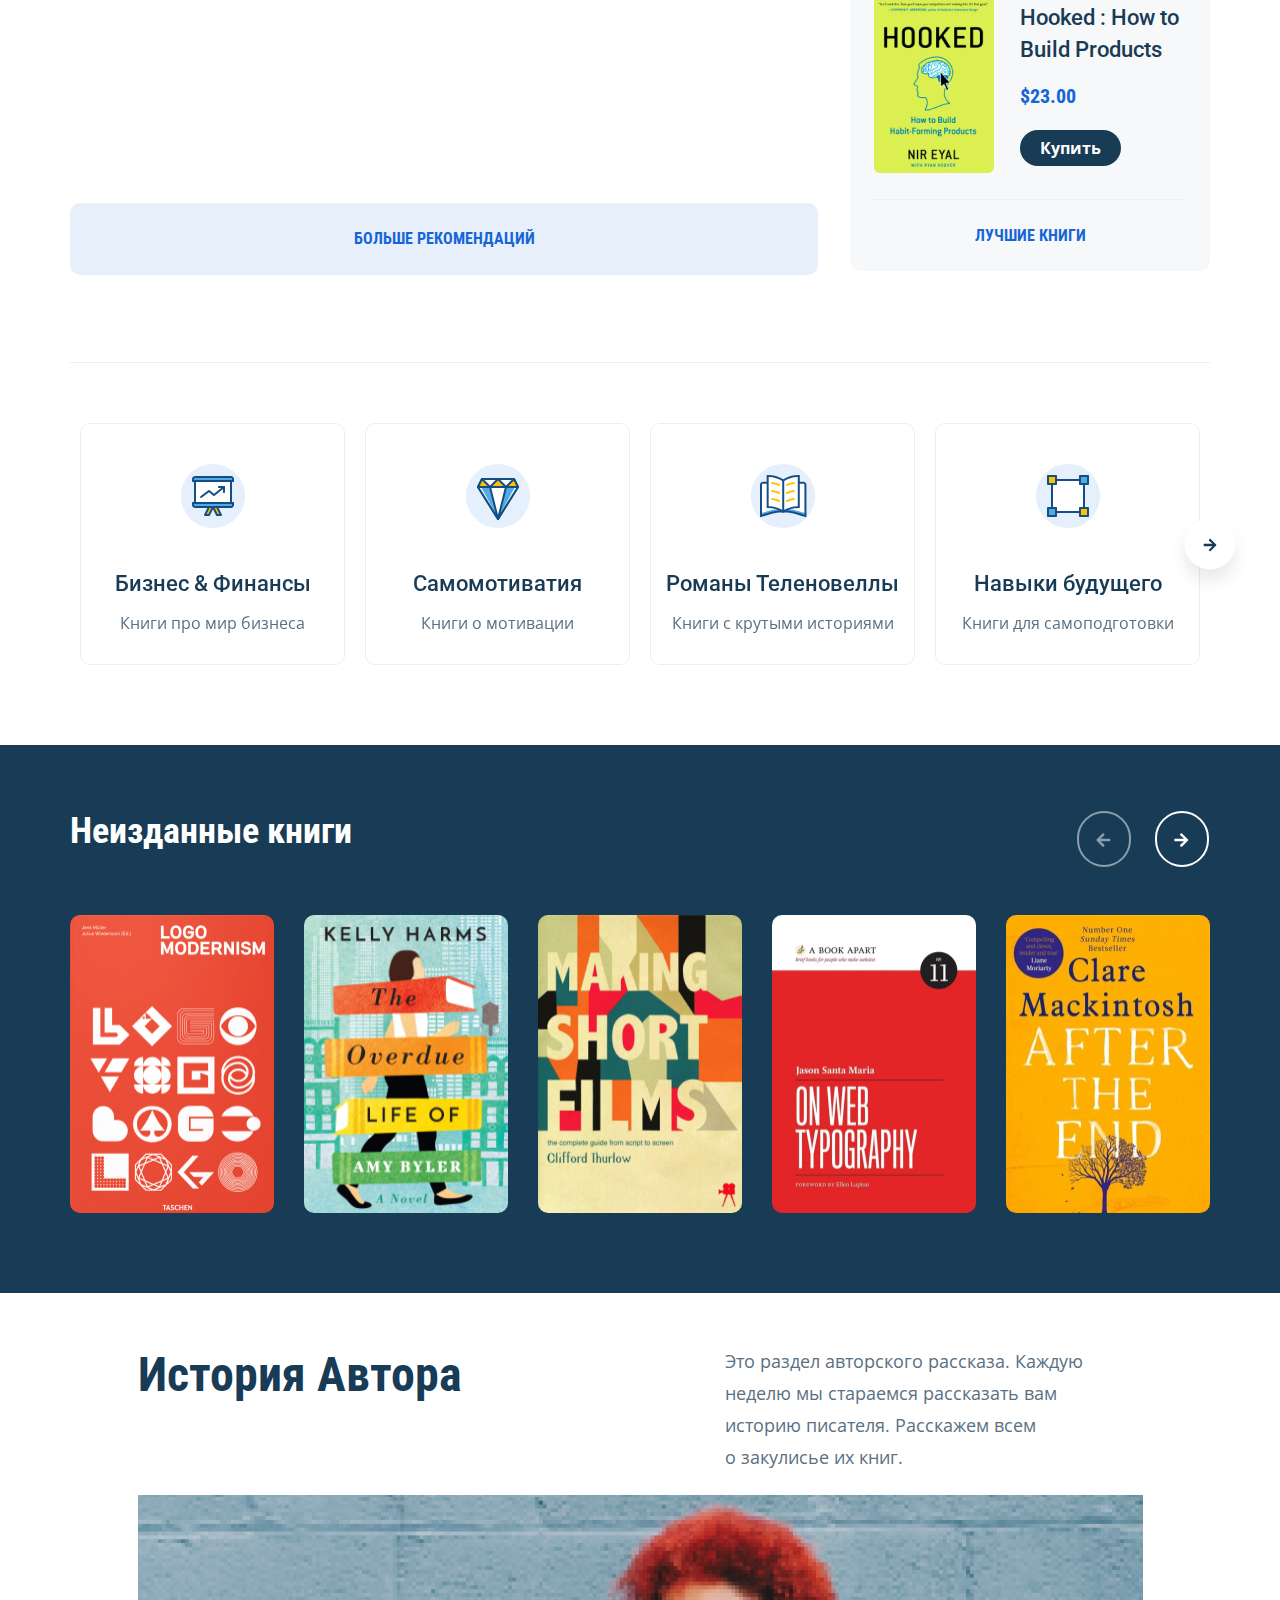
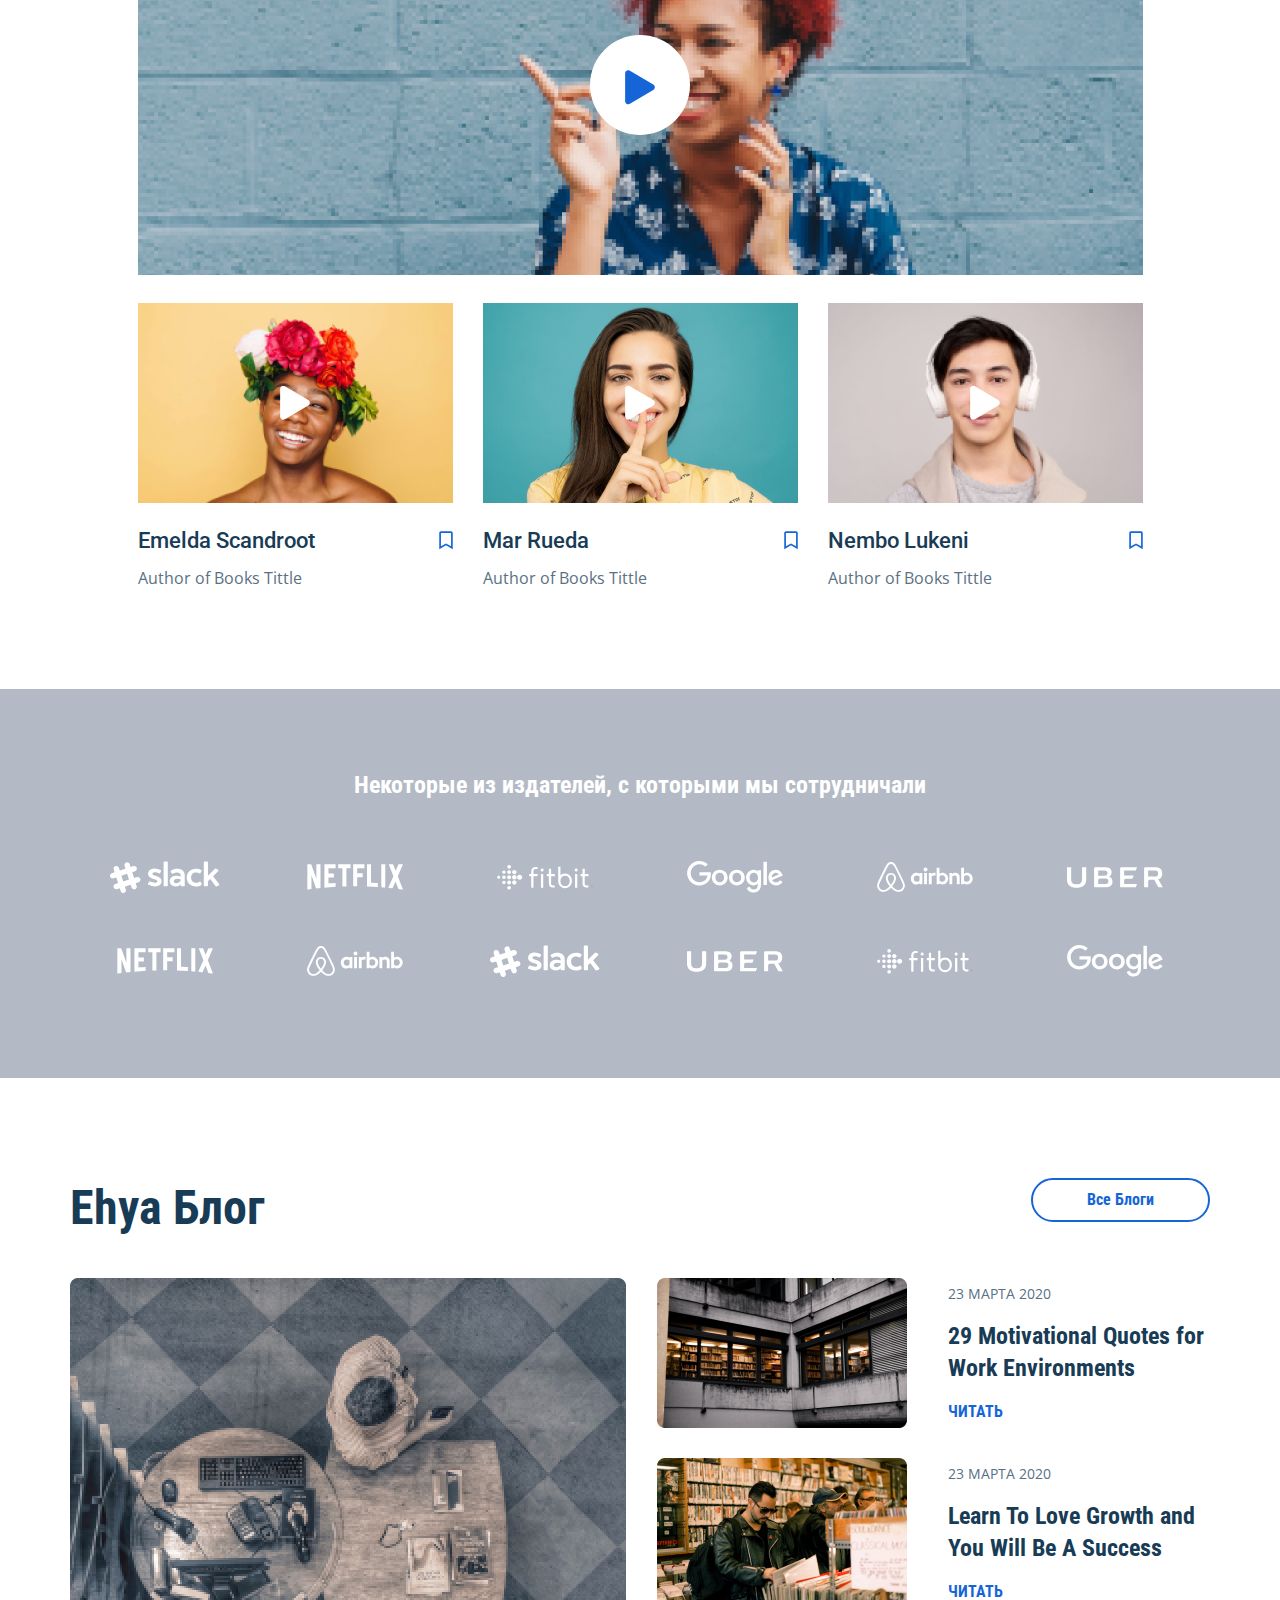
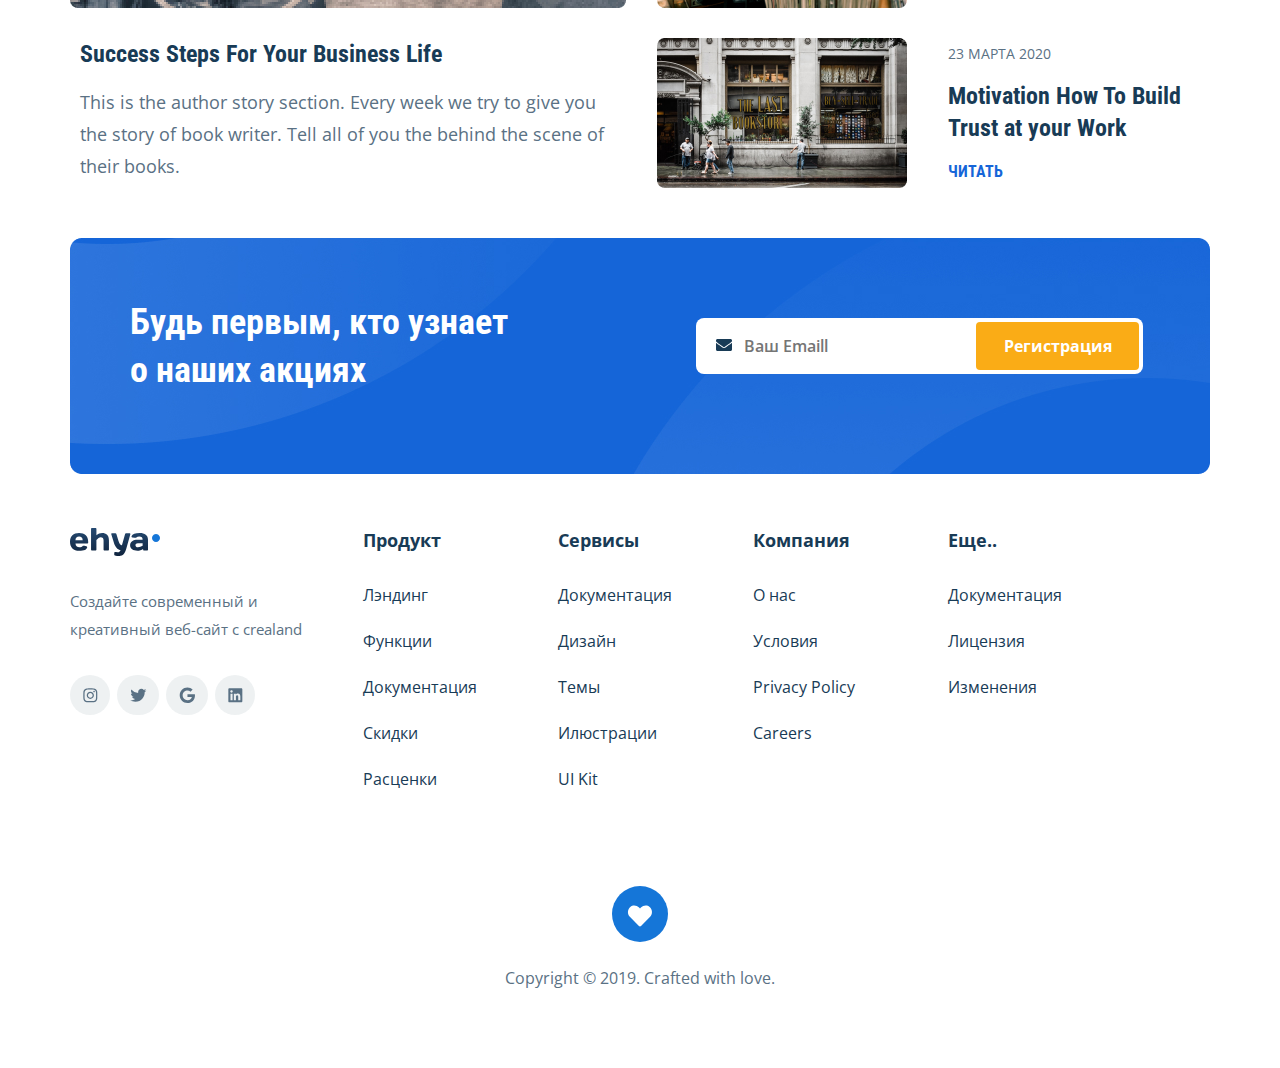
==== commit a141b30c: "create: unpublished, publishers, reviews, blog" ====
--- a/index.html
+++ b/index.html
@@ -487,23 +487,137 @@
           <!-- navigation buttons -->
         </div>
         <!-- /.reviews-slider -->
-        <div class="reviews-slider__buttons">
-          <button
-            class="reviews-slider__button reviews-slider__button--prev"
-            id="reviews-slider__button--prev"
-          ></button>
-          <button
-            class="reviews-slider__button reviews-slider__button--next"
-            id="reviews-slider__button--next"
-          ></button>
+        <div class="reviews-buttons reviews__buttons">
+          <button class="reviews-button reviews__button reviews__button--prev" id="reviews__button--prev"></button>
+          <button class="reviews-button reviews__button reviews__button--next" id="reviews__button--next"></button>
         </div>
       </div>
       <!-- /.container -->
     </div>
     <!-- /.reviews -->
     <section class="unpublished">
-      <div class="unpublished-wrapper"></div>
-      <!-- /.unpublished-wrapper -->
+      <div class="container">
+        <div class="unpublished-wrapper">
+          <h2 class="unpublished-title unpublished__title">Неизданные книги</h2>
+          <!-- Слайдер Swiperjs -->
+          <div class="swiper-container unpublished-slider">
+            <div class="swiper-wrapper unpublished-slider-wrapper">
+              <div class="swiper-slide">
+                <div class="unpublished-slide-cover">
+                  <div class="unpublished-slider__item">
+                    <img src="img/book-236-modernism.jpg" alt="Книга: Modernism" class="unpublished-slider__image" />
+                  </div>
+                  <!-- /.unpublished-slider__item -->
+                </div>
+                <!-- /.unpublished-slide-cover -->
+              </div>
+              <!-- /.swiper-slide -->
+              <div class="swiper-slide">
+                <div class="unpublished-slide-cover">
+                  <div class="unpublished-slider__item">
+                    <img src="img/book-236-harms.jpg" alt="Книга: Kelly Harms" class="unpublished-slider__image" />
+                  </div>
+                  <!-- /.unpublished-slider__item -->
+                </div>
+                <!-- /.unpublished-slide-cover -->
+              </div>
+              <!-- /.swiper-slide -->
+              <div class="swiper-slide">
+                <div class="unpublished-slide-cover">
+                  <div class="unpublished-slider__item">
+                    <img
+                      src="img/book-236-thurlow.jpg"
+                      alt="Книга: Clifford Thurlow"
+                      class="unpublished-slider__image"
+                    />
+                  </div>
+                  <!-- /.unpublished-slider__item -->
+                </div>
+                <!-- /.unpublished-slide-cover -->
+              </div>
+              <!-- /.swiper-slide -->
+              <div class="swiper-slide">
+                <div class="unpublished-slide-cover">
+                  <div class="unpublished-slider__item">
+                    <img
+                      src="img/book-236-jason.jpg"
+                      alt="Книга: Jason Santa Maria"
+                      class="unpublished-slider__image"
+                    />
+                  </div>
+                  <!-- /.unpublished-slider__item -->
+                </div>
+                <!-- /.unpublished-slide-cover -->
+              </div>
+              <!-- /.swiper-slide -->
+              <div class="swiper-slide">
+                <div class="unpublished-slide-cover">
+                  <div class="unpublished-slider__item">
+                    <img
+                      src="img/book-236-mackintosh.jpg"
+                      alt="Книга: Clare Mackintosh"
+                      class="unpublished-slider__image"
+                    />
+                  </div>
+                  <!-- /.unpublished-slider__item -->
+                </div>
+                <!-- /.unpublished-slide-cover -->
+              </div>
+              <!-- /.swiper-slide -->
+              <div class="swiper-slide">
+                <div class="unpublished-slide-cover">
+                  <div class="unpublished-slider__item">
+                    <img src="img/book-236-modernism.jpg" alt="Книга: Modernism" class="unpublished-slider__image" />
+                  </div>
+                  <!-- /.unpublished-slider__item -->
+                </div>
+                <!-- /.unpublished-slide-cover -->
+              </div>
+              <!-- /.swiper-slide -->
+              <div class="swiper-slide">
+                <div class="unpublished-slide-cover">
+                  <div class="unpublished-slider__item">
+                    <img src="img/book-236-harms.jpg" alt="Книга: Kelly Harms" class="unpublished-slider__image" />
+                  </div>
+                  <!-- /.unpublished-slider__item -->
+                </div>
+                <!-- /.unpublished-slide-cover -->
+              </div>
+              <!-- /.swiper-slide -->
+              <div class="swiper-slide">
+                <div class="unpublished-slide-cover">
+                  <div class="unpublished-slider__item">
+                    <img
+                      src="img/book-236-thurlow.jpg"
+                      alt="Книга: Clifford Thurlow"
+                      class="unpublished-slider__image"
+                    />
+                  </div>
+                  <!-- /.unpublished-slider__item -->
+                </div>
+                <!-- /.unpublished-slide-cover -->
+              </div>
+              <!-- /.swiper-slide -->
+            </div>
+            <!-- /.swiper-wrapper -->
+
+            <!-- navigation buttons -->
+          </div>
+          <!-- /.unpublished-slider -->
+          <div class="unpublished-buttons unpublished__buttons">
+            <button
+              class="unpublished-button unpublished__button unpublished__button--prev"
+              id="unpublished__button--prev"
+            ></button>
+            <button
+              class="unpublished-button unpublished__button unpublished__button--next"
+              id="unpublished__button--next"
+            ></button>
+          </div>
+        </div>
+        <!-- /.unpublished-wrapper -->
+      </div>
+      <!-- /.container -->
     </section>
     <!-- /.unpublished -->
     <section class="history">
@@ -518,28 +632,40 @@
           </div>
           <div class="history-video-wrapper">
             <div class="history-video history__video history__video-1">
-              <a class="history-video__play" data-fancybox href="https://www.youtube.com/watch?v=40QldsoSzA4">
-                <div class="history-images">
-                  <img class="history-images__item" src="img/video-image-1.jpg" alt="Видео: карточка" />
-                  <img
-                    class="history-images__icon history-images__icon-1"
-                    src="img/icon-video-play-1.svg"
-                    alt="Иконка: проиграть видео"
-                  />
-                </div>
-              </a>
+              <div class="history-video-cover history-video__cover history-video__cover-1">
+                <a class="history-video__play" data-fancybox href="https://www.youtube.com/watch?v=40QldsoSzA4">
+                  <div class="history-images history-images-1">
+                    <img
+                      class="history-images__item history-images__item-1"
+                      src="img/video-image-1.jpg"
+                      alt="Видео: карточка"
+                    />
+                    <img
+                      class="history-images__icon history-images__icon-1"
+                      src="img/icon-video-play-1.svg"
+                      alt="Иконка: проиграть видео"
+                    />
+                  </div>
+                </a>
+              </div>
             </div>
             <div class="history-video history__video history__video-2">
-              <a class="history-video__play" data-fancybox href="https://www.youtube.com/watch?v=oOStAc0dCHM">
-                <div class="history-images">
-                  <img class="history-images__item" src="img/video-image-2.jpg" alt="Видео: карточка" />
-                  <img
-                    class="history-images__icon history-images__icon-2"
-                    src="img/icon-video-play-2.svg"
-                    alt="Иконка: проиграть видео"
-                  />
-                </div>
-              </a>
+              <div class="history-video-cover history-video__cover history-video__cover-2">
+                <a class="history-video__play" data-fancybox href="https://www.youtube.com/watch?v=oOStAc0dCHM">
+                  <div class="history-images history-images-2">
+                    <img
+                      class="history-images__item history-images__item-2"
+                      src="img/video-image-2.jpg"
+                      alt="Видео: карточка"
+                    />
+                    <img
+                      class="history-images__icon history-images__icon-2"
+                      src="img/icon-video-play-2.svg"
+                      alt="Иконка: проиграть видео"
+                    />
+                  </div>
+                </a>
+              </div>
               <div class="history-video__info">
                 <h3 class="history-video__title">Emelda Scandroot</h3>
                 <img class="history-video__icon" src="img/icon-label.svg" alt="Иконка: ярлык" />
@@ -547,16 +673,22 @@
               </div>
             </div>
             <div class="history-video history__video history__video-3">
-              <a class="history-video__play" data-fancybox href="https://www.youtube.com/watch?v=H1Jl-Z8W9Go">
-                <div class="history-images">
-                  <img class="history-images__item" src="img/video-image-3.jpg" alt="Видео: карточка" />
-                  <img
-                    class="history-images__icon history-images__icon-3"
-                    src="img/icon-video-play-2.svg"
-                    alt="Иконка: проиграть видео"
-                  />
-                </div>
-              </a>
+              <div class="history-video-cover history-video__cover history-video__cover-3">
+                <a class="history-video__play" data-fancybox href="https://www.youtube.com/watch?v=H1Jl-Z8W9Go">
+                  <div class="history-images history-images-3">
+                    <img
+                      class="history-images__item history-images__item-3"
+                      src="img/video-image-3.jpg"
+                      alt="Видео: карточка"
+                    />
+                    <img
+                      class="history-images__icon history-images__icon-3"
+                      src="img/icon-video-play-2.svg"
+                      alt="Иконка: проиграть видео"
+                    />
+                  </div>
+                </a>
+              </div>
               <div class="history-video__info">
                 <h3 class="history-video__title">Mar Rueda</h3>
                 <img class="history-video__icon" src="img/icon-label.svg" alt="Иконка: ярлык" />
@@ -564,16 +696,22 @@
               </div>
             </div>
             <div class="history-video history__video history__video-4">
-              <a class="history-video__play" data-fancybox href="https://www.youtube.com/watch?v=ysb2wqDZX78">
-                <div class="history-images">
-                  <img class="history-images__item" src="img/video-image-4.jpg" alt="Видео: карточка" />
-                  <img
-                    class="history-images__icon history-images__icon-4"
-                    src="img/icon-video-play-2.svg"
-                    alt="Иконка: проиграть видео"
-                  />
-                </div>
-              </a>
+              <div class="history-video-cover history-video__cover history-video__cover-4">
+                <a class="history-video__play" data-fancybox href="https://www.youtube.com/watch?v=ysb2wqDZX78">
+                  <div class="history-images history-images-4">
+                    <img
+                      class="history-images__item history-images__item-4"
+                      src="img/video-image-4.jpg"
+                      alt="Видео: карточка"
+                    />
+                    <img
+                      class="history-images__icon history-images__icon-4"
+                      src="img/icon-video-play-2.svg"
+                      alt="Иконка: проиграть видео"
+                    />
+                  </div>
+                </a>
+              </div>
               <div class="history-video__info">
                 <h3 class="history-video__title">Nembo Lukeni</h3>
                 <img class="history-video__icon" src="img/icon-label.svg" alt="Иконка: ярлык" />
@@ -589,12 +727,124 @@
     </section>
     <!-- /.history -->
     <section class="publishers">
-      <div class="publishers-wrapper"></div>
-      <!-- /.publishers-wrapper -->
+      <div class="container">
+        <div class="publishers-wrapper">
+          <h2 class="publishers-title publishers__title">Некоторые из издателей, с которыми мы сотрудничали</h2>
+          <div class="publishers-block publishers__block">
+            <img src="img/icon-slack.svg" alt="Icon: Slack" class="publishers-icon publishers__icon" />
+            <img src="img/icon-netflix.svg" alt="Icon: Netflix" class="publishers-icon publishers__icon" />
+            <img src="img/icon-fitbit.svg" alt="Icon: Fitbit" class="publishers-icon publishers__icon" />
+            <img src="img/icon-google-2.svg" alt="Icon: Google" class="publishers-icon publishers__icon" />
+            <img src="img/icon-airbnb.svg" alt="Icon: Airbnb" class="publishers-icon publishers__icon" />
+            <img src="img/icon-uber.svg" alt="Icon: Uber" class="publishers-icon publishers__icon" />
+            <img src="img/icon-netflix.svg" alt="Icon: Netflix" class="publishers-icon publishers__icon" />
+            <img src="img/icon-airbnb.svg" alt="Icon: Airbnb" class="publishers-icon publishers__icon" />
+            <img src="img/icon-slack.svg" alt="Icon: Slack" class="publishers-icon publishers__icon" />
+            <img src="img/icon-uber.svg" alt="Icon: Uber" class="publishers-icon publishers__icon" />
+            <img src="img/icon-fitbit.svg" alt="Icon: Fitbit" class="publishers-icon publishers__icon" />
+            <img src="img/icon-google-2.svg" alt="Icon: Google" class="publishers-icon publishers__icon" />
+          </div>
+          <!-- /.publishers-block -->
+        </div>
+        <!-- /.publishers-wrapper -->
+      </div>
+      <!-- /.container -->
     </section>
     <!-- /.publishers -->
-    <section class="blog"></section>
+    <section class="blog">
+      <div class="container">
+        <div class="blog-wrapper">
+          <div class="blog-title-wrapper">
+            <h2 class="blog-title blog__title">Ehya Блог</h2>
+            <div class="button navigation-button blog__navigation blog__navigation--desktop">
+              <div class="navigation-wrapper">
+                <a class="navigation-link blog__navigation-link" href="#">Все Блоги</a>
+              </div>
+            </div>
+          </div>
+          <!-- /.blog-title-wrapper -->
+          <div class="blog-items-wrapper">
+            <div class="blog-item blog__item blog__item-1">
+              <div class="blog-image blog-image-1">
+                <img src="img/blog-1.jpg" alt="Success Steps For Your Business Life" class="blog-item__image" />
+              </div>
+              <h3 class="blog-item__title blog-item__title-1">Success Steps For Your Business Life</h3>
+              <p class="blog-item__text">
+                This is the author story section. Every week we try to give you the story of book writer. Tell all of
+                you the behind the scene of their books.
+              </p>
+            </div>
+            <div class="blog-column">
+              <div class="blog-item blog__item blog__item-2">
+                <div class="blog-image blog-image-2">
+                  <img
+                    src="img/blog-2.jpg"
+                    alt="29 Motivational Quotes for Work Environments"
+                    class="blog-item__image"
+                  />
+                </div>
+                <div class="blog-info blog__info">
+                  <div class="blog-item__date">23 МАРТА 2020</div>
+                  <h3 class="blog-item__title blog-item__title-2">29 Motivational Quotes for Work Environments</h3>
+                  <a href="#" class="blog-item__link">ЧИТАТЬ</a>
+                </div>
+              </div>
+              <div class="blog-item blog__item blog__item-3">
+                <div class="blog-image blog-image-3">
+                  <img
+                    src="img/blog-3.jpg"
+                    alt="Learn To Love Growth and You Will Be A Success"
+                    class="blog-item__image"
+                  />
+                </div>
+                <div class="blog-info blog__info">
+                  <div class="blog-item__date">23 МАРТА 2020</div>
+                  <h3 class="blog-item__title blog-item__title-3">Learn To Love Growth and You Will Be A Success</h3>
+                  <a href="#" class="blog-item__link">ЧИТАТЬ</a>
+                </div>
+              </div>
+              <div class="blog-item blog__item blog__item-3">
+                <div class="blog-image blog-image-4">
+                  <img src="img/blog-4.jpg" alt="Motivation How To Build Trust at your Work" class="blog-item__image" />
+                </div>
+                <div class="blog-info blog__info">
+                  <div class="blog-item__date">23 МАРТА 2020</div>
+                  <h3 class="blog-item__title blog-item__title-4">Motivation How To Build Trust at your Work</h3>
+                  <a href="#" class="blog-item__link">ЧИТАТЬ</a>
+                </div>
+              </div>
+              <div class="button navigation-button blog__navigation blog__navigation--mobile">
+                <div class="navigation-wrapper">
+                  <a class="navigation-link blog__navigation-link" href="#">Все Блоги</a>
+                </div>
+              </div>
+            </div>
+            <!-- /.blog-column -->
+          </div>
+          <!-- /.blog-items-wrapper -->
+        </div>
+        <!-- /.blog-wrapper -->
+      </div>
+      <!-- /.container -->
+    </section>
     <!-- /.blog -->
+
+    <div class="container">
+      <section class="newsletter">
+        <div class="newsletter-wrapper">
+          <h2 class="newsletter-title newsletter__title">Будь первым, кто&nbsp;узнает <br />о наших акциях</h2>
+          <form action="subscribe.php" method="POST" class="form subscribe newsletter__subscribe">
+            <input type="email" class="subscribe__input" placeholder="Ваш Emaill" name="emailOnly" required />
+            <img class="newsletter-icon newsletter__icon" src="img/icon-mail.svg" alt="Иконка: письмо" />
+            <button class="button subscribe__button">Регистрация</button>
+          </form>
+        </div>
+        <!-- /.newsletter-wrapper -->
+      </section>
+      <!-- /.newsletter -->
+    </div>
+    <!-- /.container -->
+
     <footer class="footer">
       <div class="container">
         <div class="footer-wrapper">
@@ -602,7 +852,7 @@
             <a href="#" class="logo hover-opacity">
               <img class="logo__image footer__logo" src="img/logo.svg" alt="Логотип: Ehya" />
             </a>
-            <p class="footer-text footer__text">Создайте современный и креативный веб-сайт с crealand</p>
+            <p class="footer-text footer__text">Создайте современный и <br />креативный веб-сайт с crealand</p>
             <div class="footer__social-links">
               <a href="#" class="footer__link hover-opacity">
                 <img class="footer__social-img" src="img/icon-google.svg" alt="Иконка: google" />
--- a/css/style.css
+++ b/css/style.css
@@ -1,2 +1,2 @@
-*{box-sizing:border-box}body{font-family:'Open Sans', sans-serif;background-color:#fff;color:#5A7184}.container{max-width:1140px;margin:auto}img{max-width:100%}.button{border:none;border-radius:10px;overflow:hidden;cursor:pointer}.input{outline-style:none}.textarea{outline-style:none}.message{resize:none}.logo{font-size:0}.hover-opacity:hover{opacity:0.8}.hover-primary:hover{color:#1565D8}.hover-light:hover{color:#1565D8}.ml-24{margin-left:24px !important}/*! normalize.css v8.0.1 | MIT License | github.com/necolas/normalize.css */html{line-height:1.15;-webkit-text-size-adjust:100%}body{margin:0}main{display:block}h1{font-size:2em;margin:0.67em 0}hr{box-sizing:content-box;height:0;overflow:visible}pre{font-family:monospace, monospace;font-size:1em}a{background-color:transparent}abbr[title]{border-bottom:none;text-decoration:underline;text-decoration:underline dotted}b,strong{font-weight:bolder}code,kbd,samp{font-family:monospace, monospace;font-size:1em}small{font-size:80%}sub,sup{font-size:75%;line-height:0;position:relative;vertical-align:baseline}sub{bottom:-0.25em}sup{top:-0.5em}img{border-style:none}button,input,optgroup,select,textarea{font-family:inherit;font-size:100%;line-height:1.15;margin:0}button,input{overflow:visible}button,select{text-transform:none}button,[type="button"],[type="reset"],[type="submit"]{-webkit-appearance:button}button::-moz-focus-inner,[type="button"]::-moz-focus-inner,[type="reset"]::-moz-focus-inner,[type="submit"]::-moz-focus-inner{border-style:none;padding:0}button:-moz-focusring,[type="button"]:-moz-focusring,[type="reset"]:-moz-focusring,[type="submit"]:-moz-focusring{outline:1px dotted ButtonText}fieldset{padding:0.35em 0.75em 0.625em}legend{box-sizing:border-box;color:inherit;display:table;max-width:100%;padding:0;white-space:normal}progress{vertical-align:baseline}textarea{overflow:auto}[type="checkbox"],[type="radio"]{box-sizing:border-box;padding:0}[type="number"]::-webkit-inner-spin-button,[type="number"]::-webkit-outer-spin-button{height:auto}[type="search"]{-webkit-appearance:textfield;outline-offset:-2px}[type="search"]::-webkit-search-decoration{-webkit-appearance:none}::-webkit-file-upload-button{-webkit-appearance:button;font:inherit}details{display:block}summary{display:list-item}template{display:none}[hidden]{display:none}.navbar{background-color:#fff}.navbar-top{display:flex;align-items:center;justify-content:space-between;padding-top:37px;padding-bottom:26px}.navbar-top-menu{display:flex;align-items:center;justify-content:space-between;max-width:340px;margin:0 62px 0 auto;padding:0;list-style-type:none;color:#183B56}.navbar-top__menu-button{display:none}.navbar-top-menu__item,.navbar-bottom-menu__item{color:#183B56}.navbar-top-menu__item:hover,.navbar-bottom-menu__item:hover{color:#1565D8}.navbar-top-menu__link,.navbar-bottom-menu__link{color:inherit;text-decoration:none;font-size:16px;font-weight:600;line-height:22px}.navbar-bottom{display:none}.navbar-bottom-menu{list-style-type:none;margin:0;padding:30px 0;display:flex;align-items:center;justify-content:space-between;color:#183B56}.navbar__logo{width:90px;animation-name:navbar__logo;animation-duration:3s;animation-iteration-count:1;animation-timing-function:ease-in-out}.navbar__button{width:148px;min-height:48px;padding:11px;border:2px solid #1565D8;background-color:#fff;color:#1565D8;font-size:16px;font-weight:700;line-height:22px;filter:drop-shadow(0 10px 25px rgba(21,37,72,0.1))}.navbar__button:hover{background-color:rgba(21,101,216,0.2);color:#0a54bb}@keyframes navbar__logo{0%{opacity:0}100%{opacity:1}}.hero{padding:65px 0 50px 0}.hero-wrapper{display:flex;justify-content:space-between;align-items:center}.hero__title{margin:0;color:#183B56;font-family:'Roboto Condensed', sans-serif;font-size:48px;font-weight:700;line-height:60px}.hero-title__strong{color:#FAAD13}.hero__subtitle{margin:28px 0 0 0;color:#183B56;font-family:'Roboto', sans-serif;font-size:20px;font-weight:500;line-height:24px}.hero__text{margin:36px 0 0 0;font-size:18px;font-weight:400;line-height:32px}.hero__button{width:209px;min-height:58px;padding:16px;border:2px solid #1565D8;background-color:#1565D8;color:#fff;font-size:16px;font-weight:700;line-height:22px}.hero__button:hover{background-color:#0a54bb}.hero__button-wrapper{display:flex;padding:56px 0 0 0}.hero__navigation{margin-left:26px}.hero__book{margin:0 0 0 16px}.hero-book-wrapper{display:flex;justify-content:center;align-items:center;width:488px;min-height:580px;background-color:rgba(179,186,197,0.1)}.navigation-button{width:234px;height:58px;padding:0;border:2px solid #1565D8;background-color:#fff;color:#1565D8;font-size:18px;font-weight:700;line-height:25px}.navigation-button:hover{background-color:rgba(21,101,216,0.2);color:#0a54bb}.navigation-wrapper{display:table;width:100%;height:100%}.navigation-link{display:table-cell;vertical-align:middle;text-align:center;text-decoration:none;color:inherit}.grid{padding:52px 0 40px 0}.grid__title{margin:0;color:#183B56;font-family:'Roboto Condensed', sans-serif;font-size:32px;font-weight:700;line-height:40px}.grid-wrapper{display:flex;justify-content:space-between}.card__info{display:flex;flex-direction:column;align-items:flex-start}.card__title{margin:0;color:#183B56;font-family:'Roboto', sans-serif;font-size:22px;font-weight:500;line-height:32px}.card__genre{margin-top:16px;color:#183B56;font-size:16px;font-weight:400;line-height:22px}.card__price{color:#1565D8;font-family:'Roboto Condensed', sans-serif;font-size:20px;font-weight:700;line-height:24px}.card__buy{display:flex;align-items:center;margin-top:24px}.card__button{width:101px;min-height:36px;padding:7px 20px;border-radius:18px;background-color:#183B56;color:#fff;font-size:16px;font-weight:700;line-height:22px}.card__button:hover{opacity:0.8}.card__like{margin-left:21px}.card__like:hover{opacity:0.8}.recommendations-wrapper{display:flex;justify-content:space-between;flex-wrap:wrap}.recommendations__wrapper{width:748px;margin-top:28px}.recommendations__card{display:flex;justify-content:space-between;align-items:center;width:358px;min-height:260px;margin-bottom:32px;padding:11px;border:1px solid #ECEEF2;border-radius:10px}.recommendations__card-5,.recommendations__card-6{margin-bottom:0}.recommendations__image{width:160px;border-radius:10px}.recommendations__info{width:154px}.recommendations__price{margin-top:24px}.recommendations__nav-button{width:100%;min-height:72px;margin-top:27px;border:none;background-color:rgba(21,101,216,0.1);color:#1565D8;font-family:'Roboto Condensed', sans-serif;font-size:16px;font-weight:700;line-height:20px;text-transform:uppercase}.recommendations__nav-button:hover{background-color:rgba(21,101,216,0.2);color:#0a54bb}.top-wrapper{display:flex;flex-direction:column;align-items:center;border-radius:10px;background-color:rgba(179,186,197,0.1)}.top__wrapper{width:360px;margin-top:28px;padding-top:8px}.top__card{display:flex;justify-content:space-between;align-items:center;width:360px;min-height:214px;padding:18px 24px;border-radius:10px}.top__image{width:120px;border-radius:6px}.top__info{width:166px}.top__price{margin-top:18px}.top__button{margin-top:22px}.top__hr{width:312px;height:1px;margin:8px 0 0 0;border:none;background-color:#ECEEF2}.top__nav-button{width:100%;height:71px;border:none;background-color:transparent;color:#1565D8;font-family:'Roboto Condensed', sans-serif;font-size:16px;font-weight:700;line-height:20px}.top__nav-button:hover{background-color:rgba(179,186,197,0.2);color:#0a54bb}.reviews{padding:39px 0 0 0}.reviews__hr{width:100%;height:1px;margin:8px 0 0 0;border:none;background-color:#ECEEF2}.reviews-slide-cover{display:flex}.reviews-slider__item{display:flex;flex-direction:column;align-items:center;width:265px;min-height:242px;margin:60px auto 0;padding:40px 15px 30px;border:1px solid #ECEEF2;border-radius:10px}.reviews-slider__image{width:64px}.reviews-slider__title{margin-top:40px;margin-bottom:12px;text-align:center;color:#183B56;font-family:'Roboto', sans-serif;font-size:22px;font-weight:500;line-height:32px}.reviews-slider__text{text-align:center;color:#5A7184;font-size:16px;font-weight:400;line-height:22px;margin:0 auto}.reviews-slider__buttons{position:relative;top:-190px;width:1140px;height:80px;margin:0 auto}.reviews-slider__button{width:80px;height:80px;position:absolute;top:50%;background-repeat:no-repeat;background-size:100%;background-position:center;border:none;background-color:transparent;cursor:pointer;z-index:99}.reviews-slider__button--prev{background-image:url(../img/arrow-prev-primary.svg);left:0;transform:translateX(-50%)}.reviews-slider__button--prev--hidden{opacity:0}.reviews-slider__button--next{background-image:url(../img/arrow-next-primary.svg);right:0;transform:translateX(50%)}.reviews-slider__button--next--hidden{opacity:0}.history{padding:52px 0 50px}.history__container{max-width:1005px}.history-text-wrapper{display:flex;justify-content:space-between;align-items:flex-start}.history__title{width:450px;margin:0;color:#183B56;font-family:'Roboto Condensed', sans-serif;font-size:48px;font-weight:700;line-height:60px}.history__text{width:382px;margin:0 36px 0 0;color:#5A7184;font-size:18px;font-weight:400;line-height:32px}.history-video-wrapper{display:flex;justify-content:space-between;flex-wrap:wrap;width:100%}.history-video__info{display:flex;justify-content:space-between;align-items:flex-start;flex-wrap:wrap;width:100%;margin-top:22px}.history-video__title{margin:0;color:#183B56;font-family:'Roboto', sans-serif;font-size:22px;font-weight:500;line-height:32px}.history-video__text{flex-basis:100%;margin:10px 0 0;font-size:16px;font-weight:400;line-height:22px}.history-video__icon{margin-top:6px}.history__video{width:315px;margin-top:28px}.history__video:first-child{flex-basis:100%;margin-top:22px}.history-images{position:relative}.history-images__item{width:100%}.history-images__icon{width:30px;position:absolute;top:50%;left:50%;transform:translate(-50%, -50%)}.history-images__icon-1{width:100px}.footer{padding-bottom:80px}.footer-wrapper{display:flex;padding:54px 0 96px}.footer__logo-icons{width:263px}.footer__text{margin:28px 0 0;color:#5A7184;font-size:15px;font-weight:400;line-height:28px}.footer__social-links{display:flex;justify-content:space-between;width:185px;margin-top:32px}.footer__list{width:165px;margin-left:30px}.footer__title{color:#183B56;font-size:18px;font-weight:700;line-height:25px;margin:0 0 31px}.footer__ul{padding:0;margin:0;list-style:none}.footer__item{margin-bottom:24px;color:#183B56;font-size:16px;font-weight:400;line-height:22px}.footer__link{text-decoration:none;color:inherit}.footer__copyright{display:flex;flex-direction:column;align-items:center}.footer-copyright__text{margin-top:24px}.modal__overlay{position:fixed;top:0;right:0;bottom:0;left:0;background-color:rgba(0,143,223,0.39);z-index:100;visibility:hidden;opacity:0;transition:opacity 0.2s}.modal__overlay--visible{visibility:visible;opacity:1}.modal__dialog{position:fixed;top:50%;left:50%;transform:translate(-50%, -50%);padding:33px 88px;max-width:478px;max-height:100%;overflow:auto;border-radius:10px;background-color:#fff;color:#183B56;font-size:14px;font-weight:400;line-height:20px;z-index:101;visibility:hidden;opacity:0;transition:opacity 0.2s}.modal__dialog--visible{visibility:visible;opacity:1}.modal__form{display:flex;justify-content:space-between;align-items:center;flex-wrap:wrap}.modal__close{position:absolute;top:17px;right:18px;text-decoration:none;cursor:pointer}.modal__title{margin:0;color:#183B56;font-family:'Roboto', sans-serif;font-size:20px;font-weight:500;line-height:24px;text-transform:uppercase;text-align:center}.modal__input{width:100%;margin-top:15px;padding:10px;border:2px solid #1565D8;border-radius:10px}.modal__message{width:100%;min-height:123px;margin-top:15px;padding:10px;border:2px solid #1565D8;border-radius:10px}.modal__button{width:148px;min-height:48px;margin-top:15px;padding:11px;border:2px solid #1565D8;background-color:#fff;color:#1565D8;font-family:'Roboto Condensed', sans-serif;font-size:16px;font-weight:700;line-height:22px}.modal__button:hover{background-color:rgba(21,101,216,0.2);color:#0a54bb}.modal__info{margin-top:15px;font-size:14px;font-weight:400;line-height:20px;color:#5A7184}@media (max-width: 1240px){.container,.reviews-slider__buttons{max-width:960px}.hero__button-wrapper{flex-direction:column;align-items:center}.hero__navigation{margin:18px 0 0 0}.navigation-button{width:209px}.grid-wrapper{flex-direction:column;justify-content:flex-start;align-items:center}.top{padding-top:60px}.top-wrapper{flex-direction:row;justify-content:space-between;flex-wrap:wrap;width:748px}.top__hr{width:700px;margin:8px auto 0 auto}.reviews-slider__item{width:220px;min-height:296px}.reviews-slider__buttons{top:-220px}.history__container{max-width:860px}.history__video{width:268px}.footer-wrapper{justify-content:space-between}.footer__logo-icons{width:256px}.footer__list{width:150px;margin-left:0}body{background-color:#f0deb9}}@media (max-width: 1060px){.container,.unpublished-wrapper,.publishers-wrapper{max-width:720px}.navbar-top-menu__item:hover,.navbar-bottom-menu__item:hover{color:#183B56}.logo__image{animation:none}.hover-opacity:hover{opacity:1}.hover-primary:hover{color:#183B56}.navbar__button:hover{background-color:#fff;color:#1565D8}.navigation-button{width:234px}.navigation-button:hover{background-color:#fff;color:#1565D8}.modal__dialog{max-width:420px;padding-left:60px;padding-right:60px}.modal__info{margin-right:15px}.modal__button{margin-top:15px;order:99}.modal__button:hover{background-color:#fff;color:#1565D8}.hero__button:hover{background-color:#1565D8;color:#fff}.hero__button-wrapper{flex-direction:row;align-items:flex-start}.hero-wrapper{flex-direction:column}.hero__title,.hero__subtitle{text-align:center}.hero__book{width:100%;margin:0}.hero-book-wrapper{width:100%;margin-top:56px}.hero__navigation{margin:0 0 0 26px}.recommendations-wrapper{width:100%}.recommendations__card{width:340px}.recommendations__image{width:126px}.recommendations__info{width:166px}.recommendations__nav-button:hover{background-color:rgba(21,101,216,0.1);color:#1565D8}.top-wrapper{width:100%}.top__card{width:340px;min-height:208px}.top__image{width:106px}.top__hr{width:94%}.top__nav-button:hover{background-color:transparent;color:#1565D8}.card__button:hover{opacity:1}.card__like:hover{opacity:1}.reviews-slide-cover{justify-content:space-between;flex-wrap:wrap;width:564px;margin:42px auto 0}.reviews-slider__item{width:265px;min-height:242px;margin:18px auto 0;padding:40px 15px 30px}.reviews-slider__image{width:64px}.reviews-slider__title{margin-top:40px;margin-bottom:12px;font-family:'Roboto', sans-serif;font-size:22px;font-weight:500;line-height:32px}.reviews-slider__text{font-size:16px;line-height:22px}.reviews-slider__buttons{position:static;display:flex;justify-content:space-between;width:160px;margin-top:38px}.reviews-slider__button{position:static;transform:none}.reviews-slider__button--prev{position:relative;top:0;left:10px}.reviews-slider__button--next{position:relative;top:0;right:10px}.history__container{max-width:622px}.history__video{width:298px}.history__video:last-child{display:none}.history-text-wrapper{flex-direction:column;justify-content:flex-start}.history__title{width:100%;text-align:center;font-size:32px;line-height:40px}.history__text{width:100%;margin:24px 0 0;font-size:18px;line-height:25px}.footer{padding-bottom:0}.footer-wrapper{flex-wrap:wrap;padding:48px 0 64px}.footer__logo-icons{display:flex;flex-direction:column;align-items:center;flex-basis:100%;order:10;margin-top:32px}.footer__list{width:23%}.footer__title{font-size:16px;line-height:22px}.footer__item{margin-bottom:15px;font-size:14px;line-height:20px}.footer__copyright{display:none}body{background-color:#1ab9ac}}@media (max-width: 768px){.container,.history__container{max-width:606px;width:92%}body{padding-top:64px}.navbar-top{padding:18px 0}.navbar-top-menu{display:none}.navbar--mobile--fixed{position:fixed;top:0;right:0;left:0;z-index:99}.navbar-bottom{position:fixed;top:64px;right:0;bottom:0;left:0;padding-top:31px;max-height:100%;overflow:auto;background-color:#fff}.navbar-bottom--visible{display:block}.navbar-bottom-menu{flex-direction:column}.navbar-bottom-menu__item{margin-bottom:20px}.navbar__button--mobile--hidden{display:none}.navbar__button--mobile--visible{display:block}.menu-button{display:flex;width:22px;height:18px;padding:0;justify-content:space-between;align-items:center;flex-direction:column;border:none;background-color:#fff;cursor:pointer}.menu-button__line{width:22px;height:2px;background-color:#3A4C66}.modal__dialog{min-width:92%;margin:auto;padding:33px 88px;right:0;left:0;transform:translateY(-50%)}.recommendations__card{flex-direction:column;justify-content:flex-start;align-items:center;width:250px;margin-bottom:26px}.recommendations__image{width:95px}.recommendations__info{align-items:center;width:100%}.recommendations__title{margin-top:24px;text-align:center}.recommendations__nav-button{margin-top:24px}.top__card{width:254px;min-height:190px;padding:18px 15px}.top__image{width:95px}.top__info{width:118px}.top__title{font-size:16px;line-height:24px}.top__genre{font-size:14px;line-height:20px}.top__price{font-size:20px;line-height:24px}.reviews-slide-cover{width:300px;margin:55px auto 0}.reviews-slider__item{width:140px;min-height:182px;margin:10px auto 0;padding:20px 24px}.reviews-slider__image{width:36px}.reviews-slider__title{margin-top:16px;margin-bottom:10px;font-family:'Roboto Condensed', sans-serif;font-size:16px;font-weight:700;line-height:20px}.reviews-slider__text{font-size:12px;line-height:20px}.reviews-slider__buttons{width:160px;margin-top:38px}.reviews-slider__button{width:68px;height:68px}.reviews-slider__button--prev{position:relative;top:0;left:20px}.reviews-slider__button--next{position:relative;top:0;right:20px}.history__video{width:48%;margin-top:20px}.history__title{font-size:32px;line-height:40px}.history__text{font-size:18px;line-height:25px}.history-video__info{margin-top:16px}.history-video__title{font-size:16px;line-height:20px}.history-video__text{margin-top:6px;font-size:12px;line-height:20px}.history-video__icon{margin-top:0}.history-images__icon{width:21px}.history-images__icon-1{width:56px}body{background-color:#92cf76}}@media (max-width: 576px){.container{max-width:462px;width:92%}.modal__dialog{max-width:92%;max-height:92%;padding-left:52px;padding-right:52px}.hero{padding-top:36px;padding-bottom:28px}.hero__title{font-size:32px;line-height:40px}.hero__subtitle{margin-top:24px;font-size:16px;font-weight:400;line-height:24px}.hero__text{margin-top:32px;text-align:center;font-size:16px;line-height:23px}.hero__button{width:176px;min-height:40px;padding:7px}.hero__button-wrapper{flex-direction:column;align-items:center;padding-top:17px}.hero__navigation{margin:15px 0 0 0}.hero-book-wrapper{min-height:332px;margin-top:36px}.hero-book__img{width:144px}.navigation-button{width:176px;height:40px;line-height:22px}.grid{padding:28px 0}.grid__card{width:100%}.grid__title{font-size:28px;line-height:36px;text-align:center}.card__buy{margin-top:20px}.recommendations-wrapper{margin-top:64px}.recommendations__card{display:none;margin-bottom:0;padding:32px 18px}.recommendations__card-1{display:flex}.recommendations__image{margin-top:-56px}.recommendations__title{margin-top:19px}.recommendations__genre{margin-top:12px}.recommendations__price{margin-top:16px}.recommendations__nav-button{min-height:48px}.top{padding-top:56px}.top__card{justify-content:space-around;min-height:178px}.top__info{width:140px}.top__title{font-weight:700}.top__price{margin-top:12px}.top__button{margin-top:14px}.top__hr{margin-top:2px}.top__nav-button{height:60px}.history__title{font-size:28px;line-height:36px}.history__text{margin:24px 0 0}.history__video{margin-top:20px}.history__video:first-child{margin-top:35px}.history-video__info{flex-direction:column;align-items:center}.history-video__text{margin-top:6px}.history-video__icon{margin-top:16px;order:10}.footer__list{width:48%}body{background-color:#94bff3}}@media (max-width: 320px){.container{max-width:280px;width:92%}.modal__dialog{padding-left:38px;padding-right:38px}.card__genre{font-size:14px;line-height:20px}.recommendations-wrapper{margin-top:64px}.recommendations__title{font-size:20px;line-height:24px}.recommendations__price{font-size:16px;line-height:20px}.recommendations__button{width:115px}.recommendations__nav-button{text-transform:none}.top-wrapper{margin-top:36px}.top__card{justify-content:space-between}.top__info{width:120px;margin:0 auto 0 14px}.top__hr{margin-top:22px}.reviews-slide-cover{width:100%}.reviews-slider__item{width:46%}body{background-color:#6a9755}}
+*{box-sizing:border-box}body{font-family:'Open Sans', sans-serif;background-color:#fff;color:#5A7184}.container{max-width:1140px;margin:auto}img{max-width:100%}.button{border:none;border-radius:10px;overflow:hidden;cursor:pointer}.input{outline-style:none}.textarea{outline-style:none}.message{resize:none}.invalid{color:#183B56}#emailOnly-error{position:absolute;top:56px}.logo{font-size:0}.hover-opacity:hover{opacity:0.8}.hover-primary:hover{color:#1565D8}.hover-light:hover{color:#1565D8}.ml-24{margin-left:24px !important}/*! normalize.css v8.0.1 | MIT License | github.com/necolas/normalize.css */html{line-height:1.15;-webkit-text-size-adjust:100%}body{margin:0}main{display:block}h1{font-size:2em;margin:0.67em 0}hr{box-sizing:content-box;height:0;overflow:visible}pre{font-family:monospace, monospace;font-size:1em}a{background-color:transparent}abbr[title]{border-bottom:none;text-decoration:underline;text-decoration:underline dotted}b,strong{font-weight:bolder}code,kbd,samp{font-family:monospace, monospace;font-size:1em}small{font-size:80%}sub,sup{font-size:75%;line-height:0;position:relative;vertical-align:baseline}sub{bottom:-0.25em}sup{top:-0.5em}img{border-style:none}button,input,optgroup,select,textarea{font-family:inherit;font-size:100%;line-height:1.15;margin:0}button,input{overflow:visible}button,select{text-transform:none}button,[type="button"],[type="reset"],[type="submit"]{-webkit-appearance:button}button::-moz-focus-inner,[type="button"]::-moz-focus-inner,[type="reset"]::-moz-focus-inner,[type="submit"]::-moz-focus-inner{border-style:none;padding:0}button:-moz-focusring,[type="button"]:-moz-focusring,[type="reset"]:-moz-focusring,[type="submit"]:-moz-focusring{outline:1px dotted ButtonText}fieldset{padding:0.35em 0.75em 0.625em}legend{box-sizing:border-box;color:inherit;display:table;max-width:100%;padding:0;white-space:normal}progress{vertical-align:baseline}textarea{overflow:auto}[type="checkbox"],[type="radio"]{box-sizing:border-box;padding:0}[type="number"]::-webkit-inner-spin-button,[type="number"]::-webkit-outer-spin-button{height:auto}[type="search"]{-webkit-appearance:textfield;outline-offset:-2px}[type="search"]::-webkit-search-decoration{-webkit-appearance:none}::-webkit-file-upload-button{-webkit-appearance:button;font:inherit}details{display:block}summary{display:list-item}template{display:none}[hidden]{display:none}.navbar{background-color:#fff}.navbar-top{display:flex;align-items:center;justify-content:space-between;padding-top:37px;padding-bottom:26px}.navbar-top-menu{display:flex;align-items:center;justify-content:space-between;max-width:340px;margin:0 62px 0 auto;padding:0;list-style-type:none;color:#183B56}.navbar-top__menu-button{display:none}.navbar-top-menu__item,.navbar-bottom-menu__item{color:#183B56}.navbar-top-menu__item:hover,.navbar-bottom-menu__item:hover{color:#1565D8}.navbar-top-menu__link,.navbar-bottom-menu__link{color:inherit;text-decoration:none;font-size:16px;font-weight:600;line-height:22px}.navbar-bottom{display:none}.navbar-bottom-menu{list-style-type:none;margin:0;padding:30px 0;display:flex;align-items:center;justify-content:space-between;color:#183B56}.navbar__logo{width:90px;animation-name:navbar__logo;animation-duration:3s;animation-iteration-count:1;animation-timing-function:ease-in-out}.navbar__button{width:148px;min-height:48px;padding:11px;border:2px solid #1565D8;background-color:#fff;color:#1565D8;font-size:16px;font-weight:700;line-height:22px;filter:drop-shadow(0 10px 25px rgba(21,37,72,0.1))}.navbar__button:hover{background-color:rgba(21,101,216,0.2);color:#0a54bb}@keyframes navbar__logo{0%{opacity:0}100%{opacity:1}}.hero{padding:65px 0 50px 0}.hero-wrapper{display:flex;justify-content:space-between;align-items:center}.hero__title{margin:0;color:#183B56;font-family:'Roboto Condensed', sans-serif;font-size:48px;font-weight:700;line-height:60px}.hero-title__strong{color:#FAAD13}.hero__subtitle{margin:28px 0 0 0;color:#183B56;font-family:'Roboto', sans-serif;font-size:20px;font-weight:500;line-height:24px}.hero__text{margin:36px 0 0 0;font-size:18px;font-weight:400;line-height:32px}.hero__button{width:209px;min-height:58px;padding:16px;border:2px solid #1565D8;background-color:#1565D8;color:#fff;font-size:16px;font-weight:700;line-height:22px}.hero__button:hover{background-color:#0a54bb}.hero__button-wrapper{display:flex;padding:56px 0 0 0}.hero__navigation{margin-left:26px}.hero__book{margin:0 0 0 16px}.hero-book-wrapper{display:flex;justify-content:center;align-items:center;width:488px;min-height:580px;background-color:rgba(179,186,197,0.1)}.navigation-button{width:234px;height:58px;padding:0;border:2px solid #1565D8;background-color:#fff;color:#1565D8;font-size:18px;font-weight:700;line-height:25px}.navigation-button:hover{background-color:rgba(21,101,216,0.2);color:#0a54bb}.navigation-wrapper{display:table;width:100%;height:100%}.navigation-link{display:table-cell;vertical-align:middle;text-align:center;text-decoration:none;color:inherit}.grid{padding:52px 0 40px 0}.grid__title{margin:0;color:#183B56;font-family:'Roboto Condensed', sans-serif;font-size:32px;font-weight:700;line-height:40px}.grid-wrapper{display:flex;justify-content:space-between}.card__info{display:flex;flex-direction:column;align-items:flex-start}.card__title{margin:0;color:#183B56;font-family:'Roboto', sans-serif;font-size:22px;font-weight:500;line-height:32px}.card__genre{margin-top:16px;color:#183B56;font-size:16px;font-weight:400;line-height:22px}.card__price{color:#1565D8;font-family:'Roboto Condensed', sans-serif;font-size:20px;font-weight:700;line-height:24px}.card__buy{display:flex;align-items:center;margin-top:24px}.card__button{width:101px;min-height:36px;padding:7px 20px;border-radius:18px;background-color:#183B56;color:#fff;font-size:16px;font-weight:700;line-height:22px}.card__button:hover{opacity:0.8}.card__like{margin-left:21px}.card__like:hover{opacity:0.8}.recommendations-wrapper{display:flex;justify-content:space-between;flex-wrap:wrap}.recommendations__wrapper{width:748px;margin-top:28px}.recommendations__card{display:flex;justify-content:space-between;align-items:center;width:358px;min-height:260px;margin-bottom:32px;padding:11px;border:1px solid #ECEEF2;border-radius:10px}.recommendations__card-5,.recommendations__card-6{margin-bottom:0}.recommendations__image{width:160px;border-radius:10px}.recommendations__info{width:154px}.recommendations__price{margin-top:24px}.recommendations__nav-button{width:100%;min-height:72px;margin-top:27px;border:none;background-color:rgba(21,101,216,0.1);color:#1565D8;font-family:'Roboto Condensed', sans-serif;font-size:16px;font-weight:700;line-height:20px;text-transform:uppercase}.recommendations__nav-button:hover{background-color:rgba(21,101,216,0.2);color:#0a54bb}.top-wrapper{display:flex;flex-direction:column;align-items:center;border-radius:10px;background-color:rgba(179,186,197,0.1)}.top__wrapper{width:360px;margin-top:28px;padding-top:8px}.top__card{display:flex;justify-content:space-between;align-items:center;width:360px;min-height:214px;padding:18px 24px;border-radius:10px}.top__image{width:120px;border-radius:6px}.top__info{width:166px}.top__price{margin-top:18px}.top__button{margin-top:22px}.top__hr{width:312px;height:1px;margin:8px 0 0 0;border:none;background-color:#ECEEF2}.top__nav-button{width:100%;height:71px;border:none;background-color:transparent;color:#1565D8;font-family:'Roboto Condensed', sans-serif;font-size:16px;font-weight:700;line-height:20px}.top__nav-button:hover{background-color:rgba(179,186,197,0.2);color:#0a54bb}.reviews{padding:39px 0 0 0}.reviews__hr{width:100%;height:1px;margin:8px 0 0 0;border:none;background-color:#ECEEF2}.reviews-slide-cover{display:flex}.reviews-slider__item{display:flex;flex-direction:column;align-items:center;width:265px;min-height:242px;margin:60px auto 0;padding:40px 15px 30px;border:1px solid #ECEEF2;border-radius:10px}.reviews-slider__image{width:64px}.reviews-slider__title{margin-top:40px;margin-bottom:12px;text-align:center;color:#183B56;font-family:'Roboto', sans-serif;font-size:22px;font-weight:500;line-height:32px}.reviews-slider__text{text-align:center;color:#5A7184;font-size:16px;font-weight:400;line-height:22px;margin:0 auto}.reviews__buttons{position:relative;top:-190px;width:1140px;height:80px;margin:0 auto}.reviews__button{width:80px;height:80px;position:absolute;top:50%;background-repeat:no-repeat;background-size:100%;background-position:center;border:none;background-color:transparent;cursor:pointer;z-index:99}.reviews__button--prev{background-image:url(../img/arrow-prev-primary.svg);left:0;transform:translateX(-50%)}.reviews__button--prev--hidden{opacity:0}.reviews__button--next{background-image:url(../img/arrow-next-primary.svg);right:0;transform:translateX(50%)}.reviews__button--next--hidden{opacity:0}.unpublished{background-color:#183B56;padding:62px 0 24px}.unpublished__title{margin:0;color:#fff;font-family:'Roboto Condensed', sans-serif;font-size:36px;font-weight:700;line-height:48px}.unpublished-slider{margin-top:60px}.unpublished-slider__item{position:relative;width:204px;height:298px;border-radius:10px;overflow:hidden}.unpublished-slider__image{position:absolute;top:0;right:0;bottom:0;left:0;width:100%;height:111%;margin-top:-4px;object-fit:cover;z-index:-5}.unpublished__buttons{position:relative;top:-430px;right:-503px;width:132px;height:56px;margin:0 auto}.unpublished__button{width:54px;height:56px;position:absolute;top:50%;background-repeat:no-repeat;background-size:100%;background-position:center;border:none;background-color:transparent;cursor:pointer;z-index:99}.unpublished__button--prev{background-image:url(../img/arrow-prev-secondary.svg);left:0}.unpublished__button--prev--hidden{opacity:0.5}.unpublished__button--next{background-image:url(../img/arrow-next-secondary.svg);right:0}.unpublished__button--next--hidden{opacity:0.5}.history{padding:52px 0 100px}.history__container{max-width:1005px}.history-text-wrapper{display:flex;justify-content:space-between;align-items:flex-start}.history__title{width:450px;margin:0;color:#183B56;font-family:'Roboto Condensed', sans-serif;font-size:48px;font-weight:700;line-height:60px}.history__text{width:382px;margin:0 36px 0 0;color:#5A7184;font-size:18px;font-weight:400;line-height:32px}.history-video-wrapper{display:flex;justify-content:space-between;flex-wrap:wrap;width:100%}.history-video__cover{position:relative;overflow:hidden;width:100%;height:200px}.history-video__cover-1{height:380px}.history-video__info{display:flex;justify-content:space-between;align-items:flex-start;flex-wrap:wrap;width:100%;margin-top:22px}.history-video__title{margin:0;color:#183B56;font-family:'Roboto', sans-serif;font-size:22px;font-weight:500;line-height:32px}.history-video__icon{margin-top:6px}.history-video__text{flex-basis:100%;margin:10px 0 0;font-size:16px;font-weight:400;line-height:22px}.history__video{width:315px;margin-top:28px}.history__video-1{flex-basis:100%;width:1005px;margin-top:22px}.history-images{width:100%}.history-images__item{position:absolute;top:0;right:0;bottom:0;left:0;width:100%;height:100%;object-fit:cover;z-index:-5}.history-images__icon{width:30px;position:absolute;top:50%;left:50%;transform:translate(-50%, -50%)}.history-images__icon-1{width:100px}.publishers{background-color:#B3BAC5}.publishers-wrapper{padding:80px 0 49px}.publishers__title{margin:auto;text-align:center;color:#fff;font-family:'Roboto Condensed', sans-serif;font-size:24px;font-weight:700;line-height:32px}.publishers__block{display:flex;justify-content:space-between;flex-wrap:wrap;margin-top:60px}.publishers__icon{display:block;width:190px;margin-bottom:52px}.blog-wrapper{padding:100px 0 50px}.blog-title-wrapper{display:flex;justify-content:space-between;margin-bottom:40px}.blog__title{margin:0;color:#183B56;font-family:'Roboto Condensed', sans-serif;font-size:48px;font-weight:700;line-height:60px}.blog__navigation{width:179px;height:44px;border-radius:22px}.blog__navigation-link{font-family:'Roboto Condensed', sans-serif;font-size:16px;font-weight:700;line-height:20px}.blog__navigation--mobile{display:none}.blog__info{width:262px}.blog-items-wrapper{display:flex;justify-content:space-between}.blog__item-1{flex-basis:48.5%}.blog__item-2,.blog__item-3,.blog__item-4{display:flex;justify-content:space-between;align-items:center}.blog__item-3,.blog__item-4{margin-top:30px}.blog-column{flex-basis:48.5%}.blog-image{position:relative;overflow:hidden}.blog-image-2,.blog-image-3,.blog-image-4{width:250px;height:150px}.blog-image-1{width:556px;height:330px}.blog-item__image{position:absolute;top:0;right:0;bottom:0;left:0;width:100%;height:100%;object-fit:cover;z-index:-5}.blog-item__title{margin:16px 0 0;color:#183B56;font-family:'Roboto Condensed', sans-serif;font-size:24px;font-weight:700;line-height:32px}.blog-item__title-1{margin:30px 0 0 10px}.blog-item__text{margin:16px 0 0 10px;color:#5A7184;font-size:18px;font-weight:400;line-height:32px}.blog-item__date{color:#5A7184;font-size:14px;font-weight:400;line-height:20px}.blog-item__link{display:block;margin-top:18px;color:#1665D8;text-decoration:none;font-family:'Roboto Condensed', sans-serif;font-size:16px;font-weight:700;line-height:20px}.blog-item__link:hover{color:#0a54bb}.newsletter{position:relative;padding:60px 67px 80px 60px;background-image:url(../img/newsletter-bg.jpg);background-repeat:no-repeat;background-position:center;background-size:cover}.newsletter-wrapper{position:relative;display:flex;justify-content:space-between;align-items:center;margin:auto;border-radius:20px}.newsletter__title{margin:0;color:#fff;font-family:'Roboto Condensed', sans-serif;font-size:36px;font-weight:700;line-height:48px}.newsletter__icon{width:16px;position:relative;top:18px;left:20px}.subscribe{position:relative;min-width:447px;height:56px;border-radius:10px;color:#959EAD}.subscribe__input{position:absolute;width:100%;height:100%;padding-left:48px;padding-right:168px;border:none;border-radius:8px;overflow:hidden;outline-style:none;font-size:16px;font-weight:600;line-height:22px;color:#959EAD}.subscribe__button{position:absolute;width:163px;height:48px;right:0;top:0;margin-top:4px;margin-right:4px;border-radius:4px;overflow:hidden;color:#fff;background-color:#faac16;font-size:16px;font-weight:700;line-height:22px}.thanks-wrapper{padding:40px 0 60px}.thanks__title{margin:0;color:#183B56;font-family:'Roboto Condensed', sans-serif;font-size:32px;font-weight:700;line-height:40px}.thanks__text{margin:20px 0 0;color:#5A7184;font-size:18px;font-weight:400;line-height:32px}.thanks__navigation{margin-top:20px}.footer{padding-bottom:80px}.footer-wrapper{display:flex;padding:54px 0 72px}.footer__logo-icons{width:263px}.footer__text{margin:28px 0 0;color:#5A7184;font-size:15px;font-weight:400;line-height:28px}.footer__social-links{display:flex;justify-content:space-between;width:185px;margin-top:32px}.footer__list{width:165px;margin-left:30px}.footer__title{color:#183B56;font-size:18px;font-weight:700;line-height:25px;margin:0 0 31px}.footer__ul{padding:0;margin:0;list-style:none}.footer__item{margin-bottom:24px;color:#183B56;font-size:16px;font-weight:400;line-height:22px}.footer__link{text-decoration:none;color:inherit}.footer__copyright{display:flex;flex-direction:column;align-items:center}.footer-copyright__text{margin-top:24px}.modal__overlay{position:fixed;top:0;right:0;bottom:0;left:0;background-color:rgba(0,143,223,0.39);z-index:100;visibility:hidden;opacity:0;transition:opacity 0.2s}.modal__overlay--visible{visibility:visible;opacity:1}.modal__dialog{position:fixed;top:50%;left:50%;transform:translate(-50%, -50%);padding:33px 88px;max-width:478px;max-height:100%;overflow:auto;border-radius:10px;background-color:#fff;color:#183B56;font-size:14px;font-weight:400;line-height:20px;z-index:101;visibility:hidden;opacity:0;transition:opacity 0.2s}.modal__dialog--visible{visibility:visible;opacity:1}.modal__form{display:flex;justify-content:space-between;align-items:center;flex-wrap:wrap}.modal__close{position:absolute;top:17px;right:18px;text-decoration:none;cursor:pointer}.modal__title{margin:0;color:#183B56;font-family:'Roboto', sans-serif;font-size:20px;font-weight:500;line-height:24px;text-transform:uppercase;text-align:center}.modal__input{width:100%;margin-top:15px;padding:10px;border:2px solid #1565D8;border-radius:10px}.modal__message{width:100%;min-height:123px;margin-top:15px;padding:10px;border:2px solid #1565D8;border-radius:10px}.modal__button{width:148px;min-height:48px;margin-top:15px;padding:11px;border:2px solid #1565D8;background-color:#fff;color:#1565D8;font-family:'Roboto Condensed', sans-serif;font-size:16px;font-weight:700;line-height:22px}.modal__button:hover{background-color:rgba(21,101,216,0.2);color:#0a54bb}.modal__info{margin-top:15px;font-size:14px;font-weight:400;line-height:20px;color:#5A7184}@media (max-width: 1240px){.container,.reviews__buttons{max-width:960px}.hero__button-wrapper{flex-direction:column;align-items:center}.hero__navigation{margin:18px 0 0 0}.navigation-button{width:209px}.grid-wrapper{flex-direction:column;justify-content:flex-start;align-items:center}.top{padding-top:60px}.top-wrapper{flex-direction:row;justify-content:space-between;flex-wrap:wrap;width:748px}.top__hr{width:700px;margin:8px auto 0 auto}.reviews-slider__item{width:220px;min-height:296px}.reviews__buttons{top:-220px}.unpublished__buttons{top:-440px;right:-413px}.history__container{max-width:860px}.history__video{width:268px}.history__video-1{width:100%}.blog__item-1{flex-basis:40%}.blog-column{flex-basis:57%}.blog__info{width:270px}.blog-image-2,.blog-image-3,.blog-image-4{width:255px}.blog-image-1{width:390px}.newsletter__title{margin-right:20px}.footer-wrapper{justify-content:space-between}.footer__logo-icons{width:256px}.footer__list{width:150px;margin-left:0}.publishers__icon:nth-last-child(1){display:none}.publishers__icon:first-child{display:none}}@media (max-width: 1060px){.container,.unpublished-wrapper,.publishers-wrapper{max-width:720px}.navbar-top-menu__item:hover,.navbar-bottom-menu__item:hover{color:#183B56}.logo__image{animation:none}.hover-opacity:hover{opacity:1}.hover-primary:hover{color:#183B56}.navbar__button:hover{background-color:#fff;color:#1565D8}.navigation-button{width:234px}.navigation-button:hover{background-color:#fff;color:#1565D8}.modal__dialog{max-width:420px;padding-left:60px;padding-right:60px}.modal__info{margin-right:15px}.modal__button{margin-top:15px;order:99}.modal__button:hover{background-color:#fff;color:#1565D8}.hero__button:hover{background-color:#1565D8;color:#fff}.hero__button-wrapper{flex-direction:row;align-items:flex-start}.hero-wrapper{flex-direction:column}.hero__title,.hero__subtitle{text-align:center}.hero__book{width:100%;margin:0}.hero-book-wrapper{width:100%;margin-top:56px}.hero__navigation{margin:0 0 0 26px}.recommendations-wrapper{width:100%}.recommendations__card{width:340px}.recommendations__image{width:126px}.recommendations__info{width:166px}.recommendations__nav-button:hover{background-color:rgba(21,101,216,0.1);color:#1565D8}.top-wrapper{width:100%}.top__card{width:340px;min-height:208px}.top__image{width:106px}.top__hr{width:94%}.top__nav-button:hover{background-color:transparent;color:#1565D8}.card__button:hover{opacity:1}.card__like:hover{opacity:1}.reviews-slide-cover{justify-content:space-between;flex-wrap:wrap;width:564px;margin:42px auto 0}.reviews-slider__item{width:265px;min-height:242px;margin:18px auto 0;padding:40px 15px 30px}.reviews-slider__image{width:64px}.reviews-slider__title{margin-top:40px;margin-bottom:12px;font-family:'Roboto', sans-serif;font-size:22px;font-weight:500;line-height:32px}.reviews-slider__text{font-size:16px;line-height:22px}.reviews__buttons{position:static;display:flex;justify-content:space-between;width:160px;margin-top:38px}.reviews__button{position:static;transform:none}.reviews__button--prev{position:relative;top:0;left:10px}.reviews__button--next{position:relative;top:0;right:10px}.unpublished__buttons{top:-432px;right:-302px;width:114px;height:48px}.unpublished__button{width:48px;height:50px}.history__container{max-width:622px}.history__video{width:298px}.history__video-1{width:100%}.history__video:last-child{display:none}.history-text-wrapper{flex-direction:column;justify-content:flex-start}.history__title{width:100%;text-align:center;font-size:32px;line-height:40px}.history__text{width:100%;margin:24px 0 0;font-size:18px;line-height:25px}.blog-items-wrapper{flex-direction:column}.blog-column{flex-basis:auto}.blog__item-1{flex-basis:auto;margin-bottom:30px}.blog-item__title-1{margin:20px 0 10px;text-align:center}.blog-item__text{text-align:center}.blog-item__link:hover{color:#1665D8}.blog-image{border-radius:10px}.blog-image-1{width:100%;height:420px}.blog-image-2,.blog-image-3,.blog-image-4{width:50%;height:200px}.blog__info{width:47%}.newsletter{padding:26px 24px 28px}.newsletter-wrapper{display:flex;flex-direction:column}.newsletter__title{font-size:28px;line-height:36px}.newsletter__subscribe{margin-top:32px}.subscribe{width:272px;height:112px;position:relative}.subscribe__input{padding-bottom:73px;padding-top:17px}.subscribe__button{width:250px;height:42px;margin-bottom:12px;position:absolute;top:60px;left:98px}.footer{padding-bottom:0}.footer-wrapper{flex-wrap:wrap;padding:48px 0 64px}.footer__logo-icons{display:flex;flex-direction:column;align-items:center;flex-basis:100%;order:10;margin-top:32px}.footer__list{width:23%}.footer__title{font-size:16px;line-height:22px}.footer__item{margin-bottom:15px;font-size:14px;line-height:20px}.footer__copyright{display:none}.footer__text{margin-top:16px;text-align:center}.footer__social-links{margin-top:16px}.publishers__icon:nth-last-child(2){display:none}}@media (max-width: 768px){.container,.history__container{max-width:606px;width:92%}body{padding-top:64px}.navbar-top{padding:18px 0}.navbar-top-menu{display:none}.navbar--mobile--fixed{position:fixed;top:0;right:0;left:0;z-index:99}.navbar-bottom{position:fixed;top:64px;right:0;bottom:0;left:0;padding-top:31px;max-height:100%;overflow:auto;background-color:#fff}.navbar-bottom--visible{display:block}.navbar-bottom-menu{flex-direction:column}.navbar-bottom-menu__item{margin-bottom:20px}.navbar__button--mobile--hidden{display:none}.navbar__button--mobile--visible{display:block}.menu-button{display:flex;width:22px;height:18px;padding:0;justify-content:space-between;align-items:center;flex-direction:column;border:none;background-color:#fff;cursor:pointer}.menu-button__line{width:22px;height:2px;background-color:#3A4C66}.modal__dialog{min-width:92%;margin:auto;padding:33px 88px;right:0;left:0;transform:translateY(-50%)}.recommendations__card{flex-direction:column;justify-content:flex-start;align-items:center;width:250px;margin-bottom:26px}.recommendations__image{width:95px}.recommendations__info{align-items:center;width:100%}.recommendations__title{margin-top:24px;text-align:center}.recommendations__nav-button{margin-top:24px}.top__card{width:254px;min-height:190px;padding:18px 15px}.top__image{width:95px}.top__info{width:118px}.top__title{font-size:16px;line-height:24px}.top__genre{font-size:14px;line-height:20px}.top__price{font-size:20px;line-height:24px}.reviews-slide-cover{width:300px;margin:55px auto 0}.reviews-slider__item{width:140px;min-height:182px;margin:10px auto 0;padding:20px 24px}.reviews-slider__image{width:36px}.reviews-slider__title{margin-top:16px;margin-bottom:10px;font-family:'Roboto Condensed', sans-serif;font-size:16px;font-weight:700;line-height:20px}.reviews-slider__text{font-size:12px;line-height:20px}.reviews__buttons{width:160px;margin-top:38px}.reviews__button{width:68px;height:68px}.reviews__button--prev{position:relative;top:0;left:20px}.reviews__button--next{position:relative;top:0;right:20px}.unpublished__buttons{top:-432px;right:-200px}.history__video{width:48%;margin-top:20px}.history__video-1{width:100%}.history__title{font-size:32px;line-height:40px}.history__text{font-size:18px;line-height:25px}.history-video__info{margin-top:16px}.history-video__title{font-size:16px;line-height:20px}.history-video__text{margin-top:6px;font-size:12px;line-height:20px}.history-video__icon{margin-top:0}.history-images__icon{width:21px}.history-images__icon-1{width:56px}.blog-item__title-1{font-size:16px;line-height:20px}.blog-item__title-2,.blog-item__title-3,.blog-item__title-4{font-family:'Roboto', sans-serif;font-size:14px;font-weight:500;line-height:20px}.blog-item__text{font-size:12px;line-height:24px}.blog-item__date{font-size:10px;line-height:20px}.blog-item__link{font-size:10px;line-height:20px}.blog__title{font-size:32px;line-height:40px}.blog__navigation--desktop{display:none}.blog__navigation--mobile{display:block;margin:36px auto 0}.blog-title-wrapper{justify-content:center;margin-bottom:24px}.publishers__icon{width:171px}}@media (max-width: 576px){.container{max-width:462px;width:92%}.modal__dialog{max-width:92%;max-height:92%;padding-left:52px;padding-right:52px}.hero{padding-top:36px;padding-bottom:28px}.hero__title{font-size:32px;line-height:40px}.hero__subtitle{margin-top:24px;font-size:16px;font-weight:400;line-height:24px}.hero__text{margin-top:32px;text-align:center;font-size:16px;line-height:23px}.hero__button{width:176px;min-height:40px;padding:7px}.hero__button-wrapper{flex-direction:column;align-items:center;padding-top:17px}.hero__navigation{margin:15px 0 0 0}.hero-book-wrapper{min-height:332px;margin-top:36px}.hero-book__img{width:144px}.navigation-button{width:176px;height:40px;line-height:22px}.grid{padding:28px 0}.grid__card{width:100%}.grid__title{font-size:28px;line-height:36px;text-align:center}.card__buy{margin-top:20px}.recommendations-wrapper{margin-top:64px}.recommendations__card{display:none;margin-bottom:0;padding:32px 18px}.recommendations__card-1{display:flex}.recommendations__image{margin-top:-56px}.recommendations__title{margin-top:19px}.recommendations__genre{margin-top:12px}.recommendations__price{margin-top:16px}.recommendations__nav-button{min-height:48px}.top{padding-top:56px}.top__card{justify-content:space-around;min-height:178px}.top__info{width:140px}.top__title{font-weight:700}.top__price{margin-top:12px}.top__button{margin-top:14px}.top__hr{margin-top:2px}.top__nav-button{height:60px}.unpublished{padding:48px 0}.unpublished__title{text-align:center;font-size:28px;line-height:36px}.unpublished-slider__item{margin:auto}.unpublished__buttons{position:static;display:flex;justify-content:space-between;width:114px;margin-top:38px}.unpublished__button{position:static;transform:none}.history__title{font-size:28px;line-height:36px}.history__text{margin:24px 0 0;text-align:center}.history__video{margin-top:20px}.history__video:first-child{margin-top:35px}.history-video__cover{height:138px}.history-video__cover-1{height:210px}.history-video__info{flex-direction:column;align-items:center}.history-video__text{margin-top:6px}.history-video__icon{width:10px;margin-top:16px;order:10}.subscribe{min-width:200px;width:100%}.subscribe__button{position:static;margin-top:58px;z-index:11}.subscribe__input{padding:11px 11px 62px 48px}.newsletter{padding:26px 24px 28px}.newsletter__subscribe{display:flex;justify-content:center;margin:auto;width:100%;min-width:100px}.newsletter__title{margin-left:0;margin-bottom:32px;text-align:left}.newsletter__icon{top:-27px;margin-right:20px}.footer__list{width:48%}.publishers__icon{width:132px}.publishers__icon:nth-last-child(5){display:none}.publishers-wrapper{padding-top:37px;padding-bottom:56px}.blog-image-1{height:260px}.blog-wrapper{padding:56px 0 48px}.blog-item__title-2,.blog-item__title-3,.blog-item__title-4{margin-top:6px}.blog-item__link{margin-top:6px}.blog__title{font-size:28px;line-height:36px}}@media (max-width: 320px){.container{max-width:280px;width:92%}.modal__dialog{padding-left:38px;padding-right:38px}.card__genre{font-size:14px;line-height:20px}.recommendations-wrapper{margin-top:64px}.recommendations__title{font-size:20px;line-height:24px}.recommendations__price{font-size:16px;line-height:20px}.recommendations__button{width:115px}.recommendations__nav-button{text-transform:none}.top-wrapper{margin-top:36px}.top__card{justify-content:space-between}.top__info{width:120px;margin:0 auto 0 14px}.top__hr{margin-top:22px}.reviews-slide-cover{width:100%}.reviews-slider__item{width:46%}.blog-image-1{height:120px}.blog-image-2,.blog-image-3,.blog-image-4{width:90px;height:90px}.blog__info{width:60%}.blog-item__title-1{text-align:left}.blog-item__text{margin-left:0;text-align:left}.history{padding:44px 0 42px 0}}
 /*# sourceMappingURL=style.css.map */